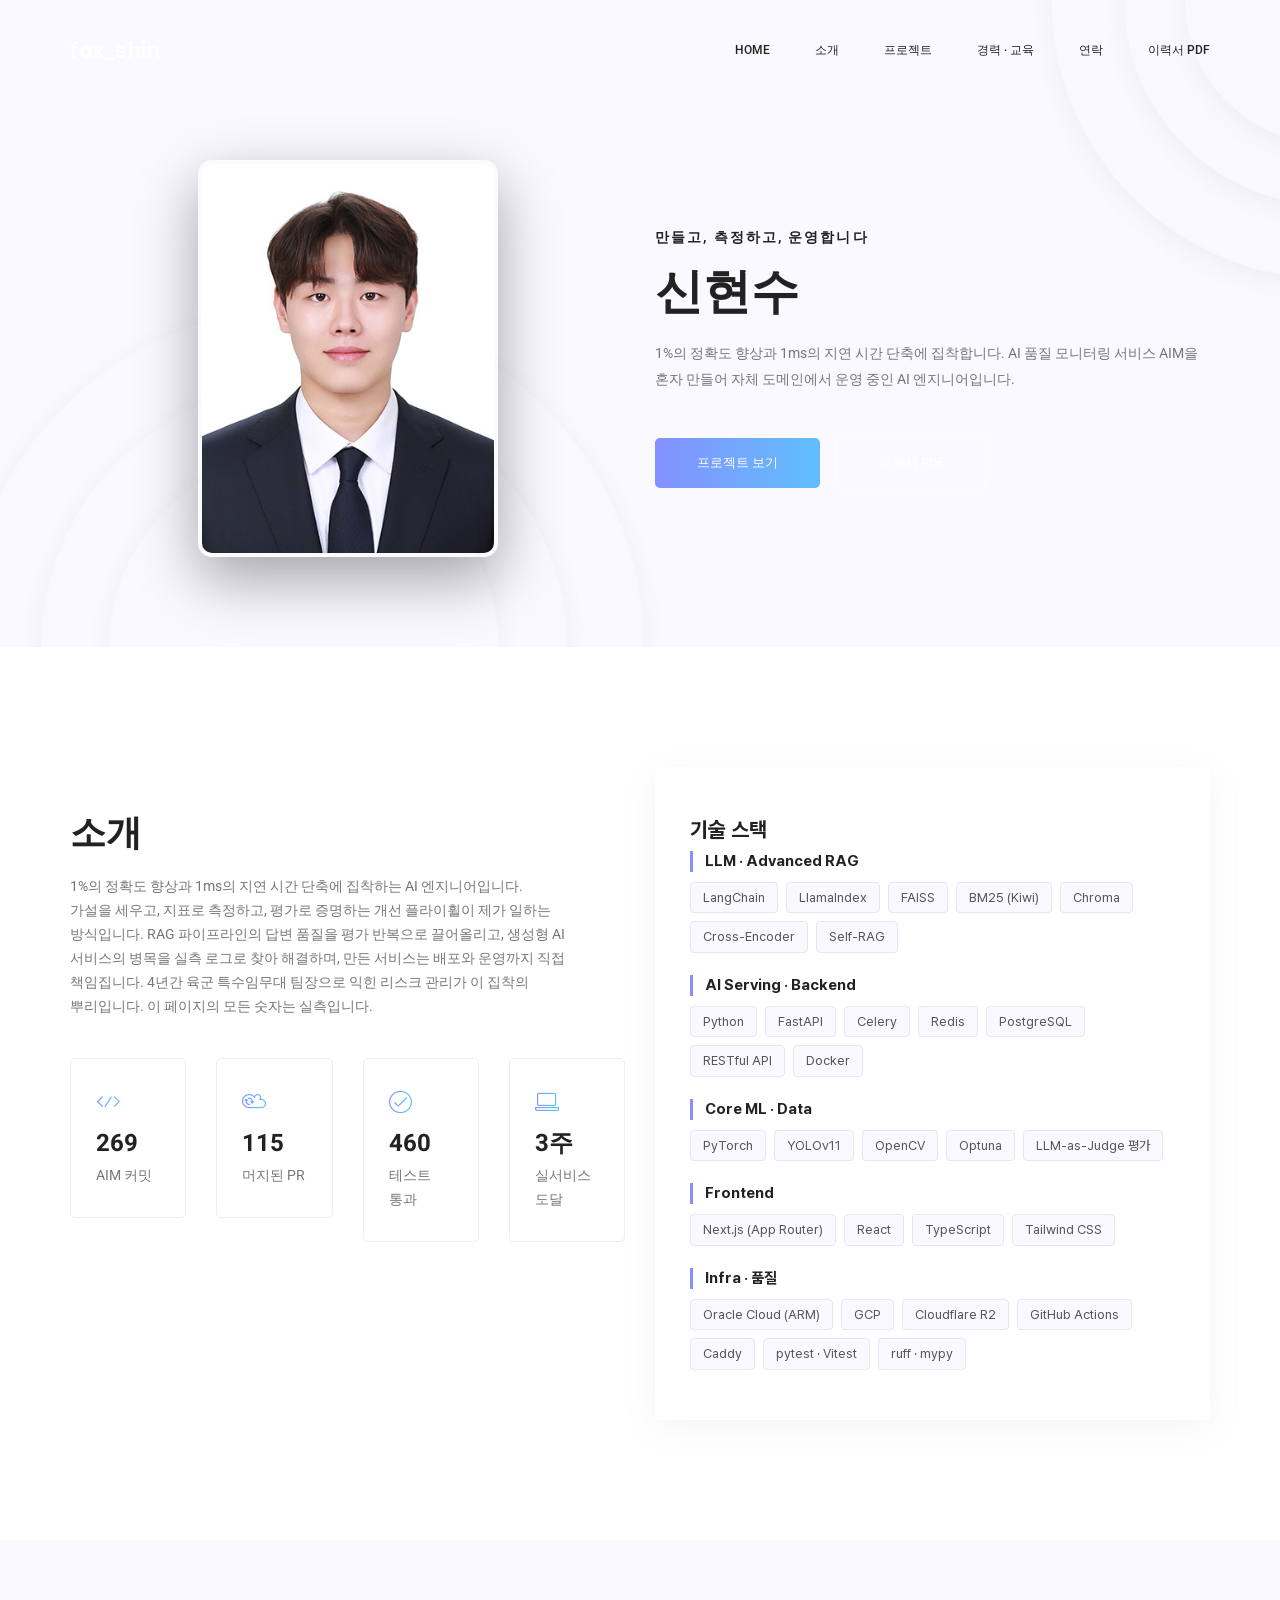
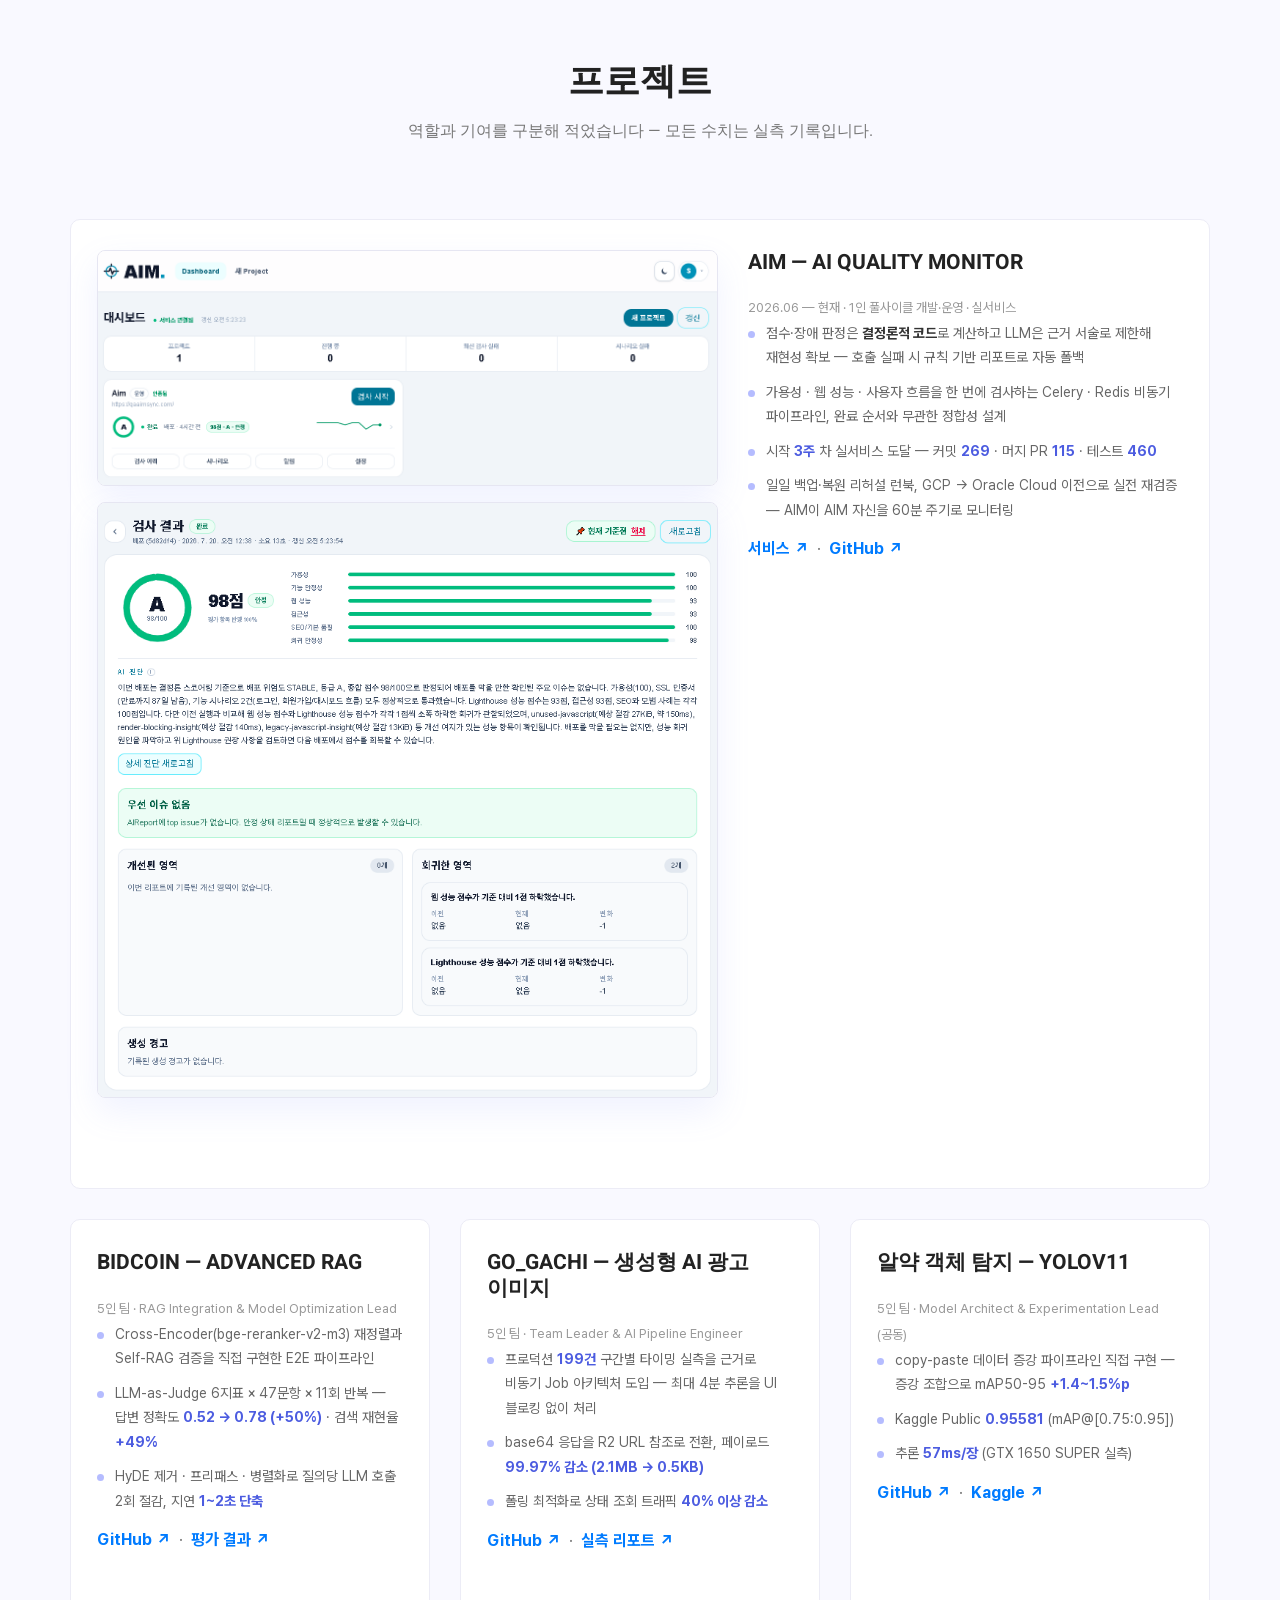
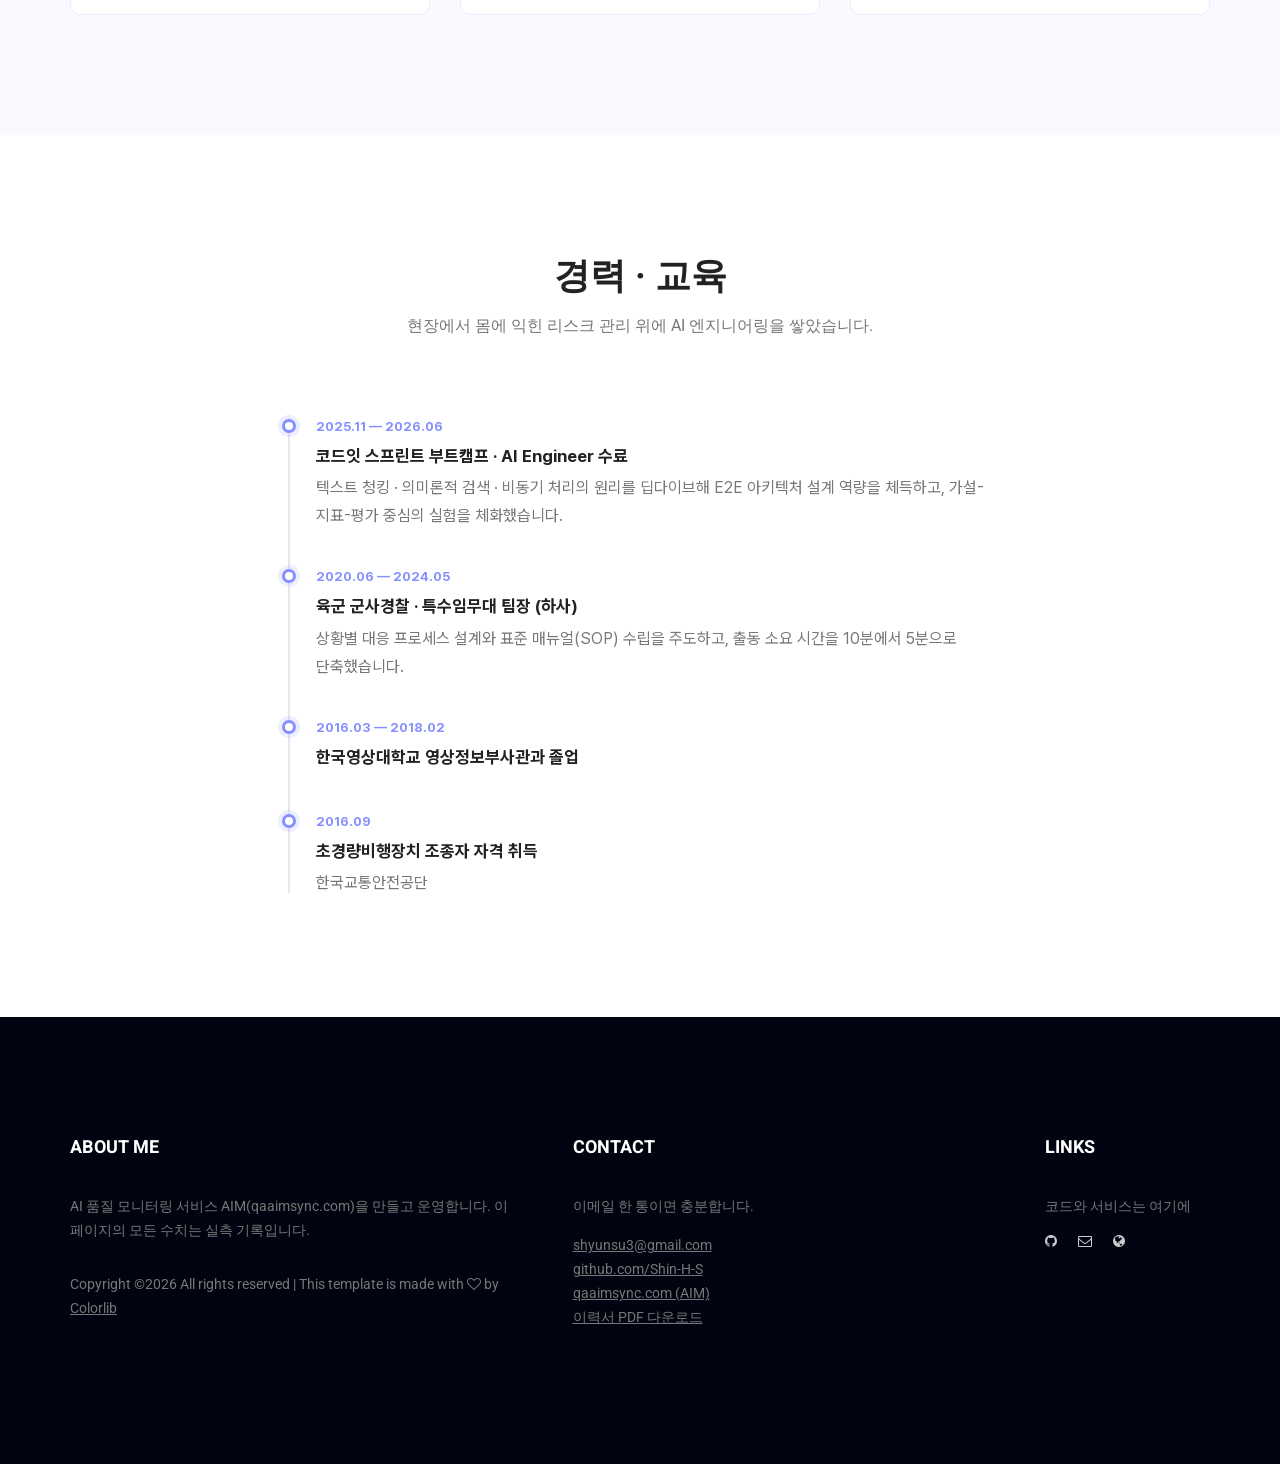
==== index.html @ 91dc8b62 "채용담당자 관점 개선 일괄 적용 (P1~P3) - AIM 풀폭 피처 블록: 대시보드·검사 결과 스크린샷 2장 + 불릿·수치 강조 - 팀 프로젝트 3장: 줄글 → 불릿 + metri" ====
<!doctype html>
<html lang="ko">
    <head>
        <!-- Required meta tags -->
        <meta charset="utf-8">
        <meta name="viewport" content="width=device-width, initial-scale=1, shrink-to-fit=no">
        <link rel="icon" href="img/favicon.png" type="image/png">
        <title>신현수 — 이력서 · 포트폴리오</title>
        <meta name="description" content="AI 품질 모니터링 서비스 AIM을 만들고 운영하는 AI 엔지니어 신현수의 이력서 겸 포트폴리오. 모든 수치는 실측 기록입니다.">
        <meta property="og:type" content="website">
        <meta property="og:title" content="신현수 — 이력서 · 포트폴리오">
        <meta property="og:description" content="AI 품질 모니터링 서비스 AIM(qaaimsync.com)을 만들고 운영하는 AI 엔지니어. 1%의 정확도 향상과 1ms의 지연 시간 단축에 집착합니다.">
        <meta property="og:url" content="https://shin-h-s.github.io/">
        <meta property="og:locale" content="ko_KR">
        <meta property="og:image" content="https://shin-h-s.github.io/img/og-image.png">
        <meta property="og:image:width" content="1200">
        <meta property="og:image:height" content="630">
        <meta name="twitter:card" content="summary_large_image">
        <!-- Bootstrap CSS -->
        <link rel="stylesheet" href="css/bootstrap.css">
        <link rel="stylesheet" href="vendors/linericon/style.css">
        <link rel="stylesheet" href="css/font-awesome.min.css">
        <link rel="stylesheet" href="vendors/owl-carousel/owl.carousel.min.css">
        <link rel="stylesheet" href="vendors/lightbox/simpleLightbox.css">
        <link rel="stylesheet" href="vendors/nice-select/css/nice-select.css">
        <link rel="stylesheet" href="vendors/animate-css/animate.css">
        <link rel="stylesheet" href="vendors/flaticon/flaticon.css">
        <!-- main css -->
        <link rel="stylesheet" href="css/style.css">
        <link rel="stylesheet" href="css/responsive.css">
        <link rel="stylesheet" href="css/custom.css?v=4">
    </head>
    <body>
        
        <!--================Header Menu Area =================-->
        <header class="header_area">
            <div class="main_menu" id="mainNav">
            	<nav class="navbar navbar-expand-lg navbar-light">
					<div class="container box_1620">
						<!-- Brand and toggle get grouped for better mobile display -->
						<a class="navbar-brand logo_h brand-text" href="#">fox_shin</a>
						<button class="navbar-toggler" type="button" data-toggle="collapse" data-target="#navbarSupportedContent" aria-controls="navbarSupportedContent" aria-expanded="false" aria-label="Toggle navigation">
							<span class="icon-bar"></span>
							<span class="icon-bar"></span>
							<span class="icon-bar"></span>
						</button>
						<!-- Collect the nav links, forms, and other content for toggling -->
						<div class="collapse navbar-collapse offset" id="navbarSupportedContent">
							<ul class="nav navbar-nav menu_nav ml-auto">
								<li class="nav-item active"><a class="nav-link" href="#">Home</a></li>
								<li class="nav-item"><a class="nav-link" href="#about">소개</a></li>
								<li class="nav-item"><a class="nav-link" href="#projects">프로젝트</a></li>
								<li class="nav-item"><a class="nav-link" href="#career">경력 · 교육</a></li>
								<li class="nav-item"><a class="nav-link" href="#contact">연락</a></li>
								<li class="nav-item"><a class="nav-link" href="resume.pdf" download="신현수_이력서.pdf">이력서 PDF</a></li>
							</ul>
							</div> 
					</div>
            	</nav>
            </div>
        </header>
        <!--================Header Menu Area =================-->
        
        <!--================Home Banner Area =================-->
        <section class="home_banner_area">
            <div class="banner_inner">
				<div class="container">
					<div class="row">
						<div class="col-lg-6">
							<div class="home_left_img">
								<img class="profile-photo" src="img/banner/profile.jpg" alt="신현수 증명사진" width="354" height="472">
							</div>
						</div>
						<div class="col-lg-6">
							<div class="banner_content">
								<h5>만들고, 측정하고, 운영합니다</h5>
								<h2>신현수</h2>
								<p>1%의 정확도 향상과 1ms의 지연 시간 단축에 집착합니다. AI 품질 모니터링 서비스 AIM을 혼자 만들어 자체 도메인에서 운영 중인 AI 엔지니어입니다.</p>
								<a class="banner_btn" href="#projects">프로젝트 보기</a> <a class="banner_btn btn_resume" href="resume.pdf" download="신현수_이력서.pdf">이력서 PDF</a>
							</div>
						</div>
					</div>
				</div>
            </div>
        </section>
        <!--================End Home Banner Area =================-->
        
        <!--================Welcome Area =================-->
        <section class="welcome_area p_120" id="about">
        	<div class="container">
        		<div class="row welcome_inner">
        			<div class="col-lg-6">
        				<div class="welcome_text">
        					<h4>소개</h4>
        					<p>1%의 정확도 향상과 1ms의 지연 시간 단축에 집착하는 AI 엔지니어입니다. 가설을 세우고, 지표로 측정하고, 평가로 증명하는 개선 플라이휠이 제가 일하는 방식입니다. RAG 파이프라인의 답변 품질을 평가 반복으로 끌어올리고, 생성형 AI 서비스의 병목을 실측 로그로 찾아 해결하며, 만든 서비스는 배포와 운영까지 직접 책임집니다. 4년간 육군 특수임무대 팀장으로 익힌 리스크 관리가 이 집착의 뿌리입니다. 이 페이지의 모든 숫자는 실측입니다.</p>
        					<div class="row">
        						<div class="col-md-3">
        							<div class="wel_item">
        								<i class="lnr lnr-code"></i>
        								<h4>269</h4>
        								<p>AIM 커밋</p>
        							</div>
        						</div>
        						<div class="col-md-3">
        							<div class="wel_item">
        								<i class="lnr lnr-cloud-sync"></i>
        								<h4>115</h4>
        								<p>머지된 PR</p>
        							</div>
        						</div>
        						<div class="col-md-3">
        							<div class="wel_item">
        								<i class="lnr lnr-checkmark-circle"></i>
        								<h4>460</h4>
        								<p>테스트 통과</p>
        							</div>
        						</div>
        						<div class="col-md-3">
        							<div class="wel_item">
        								<i class="lnr lnr-laptop"></i>
        								<h4>3주</h4>
        								<p>실서비스 도달</p>
        							</div>
        						</div>
        					</div>
        				</div>
        			</div>
        			<div class="col-lg-6">
        				<div class="tools_expert">
        					<h3>기술 스택</h3>
        					<div class="skill_main">
								<div class="skill_item">
									<h4>LLM · Advanced RAG</h4>
									<div class="stack-tags"><span>LangChain</span><span>LlamaIndex</span><span>FAISS</span><span>BM25 (Kiwi)</span><span>Chroma</span><span>Cross-Encoder</span><span>Self-RAG</span></div>
								</div>
								<div class="skill_item">
									<h4>AI Serving · Backend</h4>
									<div class="stack-tags"><span>Python</span><span>FastAPI</span><span>Celery</span><span>Redis</span><span>PostgreSQL</span><span>RESTful API</span><span>Docker</span></div>
								</div>
								<div class="skill_item">
									<h4>Core ML · Data</h4>
									<div class="stack-tags"><span>PyTorch</span><span>YOLOv11</span><span>OpenCV</span><span>Optuna</span><span>LLM-as-Judge 평가</span></div>
								</div>
								<div class="skill_item">
									<h4>Frontend</h4>
									<div class="stack-tags"><span>Next.js (App Router)</span><span>React</span><span>TypeScript</span><span>Tailwind CSS</span></div>
								</div>
								<div class="skill_item">
									<h4>Infra · 품질</h4>
									<div class="stack-tags"><span>Oracle Cloud (ARM)</span><span>GCP</span><span>Cloudflare R2</span><span>GitHub Actions</span><span>Caddy</span><span>pytest · Vitest</span><span>ruff · mypy</span></div>
								</div>
							</div>
        				</div>
        			</div>
        		</div>
        	</div>
        </section>
        <!--================End Welcome Area =================-->
        
        <!--================Feature Area =================-->
        <section class="feature_area p_120" id="projects">
        	<div class="container">
        		<div class="main_title">
        			<h2>프로젝트</h2>
        			<p>역할과 기여를 구분해 적었습니다 — 모든 수치는 실측 기록입니다.</p>
        		</div>
        		<div class="feature_inner row">
        			<div class="col-12">
        				<div class="feature_item aim_feature">
        					<div class="row">
        						<div class="col-lg-7">
        							<img class="aim_shot img-fluid" src="img/shots/aim-dashboard.png" alt="AIM 대시보드 — 프로젝트 품질 점수와 추이">
        							<img class="aim_shot img-fluid" src="img/shots/aim-check-result.png" alt="AIM 검사 결과 — 카테고리 점수와 AI 진단 리포트">
        						</div>
        						<div class="col-lg-5">
        							<h4>AIM — AI Quality Monitor</h4>
        							<p class="fmeta">2026.06 — 현재 · 1인 풀사이클 개발·운영 · 실서비스</p>
        							<ul class="fbullets">
        								<li>점수·장애 판정은 <b>결정론적 코드</b>로 계산하고 LLM은 근거 서술로 제한해 재현성 확보 — 호출 실패 시 규칙 기반 리포트로 자동 폴백</li>
        								<li>가용성 · 웹 성능 · 사용자 흐름을 한 번에 검사하는 Celery · Redis 비동기 파이프라인, 완료 순서와 무관한 정합성 설계</li>
        								<li>시작 <span class="metric">3주</span> 차 실서비스 도달 — 커밋 <span class="metric">269</span> · 머지 PR <span class="metric">115</span> · 테스트 <span class="metric">460</span></li>
        								<li>일일 백업·복원 리허설 런북, GCP → Oracle Cloud 이전으로 실전 재검증 — AIM이 AIM 자신을 60분 주기로 모니터링</li>
        							</ul>
        							<p class="plinks"><a href="https://qaaimsync.com" target="_blank" rel="noopener">서비스 ↗</a> &nbsp;·&nbsp; <a href="https://github.com/Shin-H-S/AIM" target="_blank" rel="noopener">GitHub ↗</a></p>
        						</div>
        					</div>
        				</div>
        			</div>
        			<div class="col-lg-4 col-md-6">
        				<div class="feature_item team_card">
        					<h4>Bidcoin — Advanced RAG</h4>
        					<p class="fmeta">5인 팀 · RAG Integration &amp; Model Optimization Lead</p>
        					<ul class="fbullets">
        						<li>Cross-Encoder(bge-reranker-v2-m3) 재정렬과 Self-RAG 검증을 직접 구현한 E2E 파이프라인</li>
        						<li>LLM-as-Judge 6지표 × 47문항 × 11회 반복 — 답변 정확도 <span class="metric">0.52 → 0.78 (+50%)</span> · 검색 재현율 <span class="metric">+49%</span></li>
        						<li>HyDE 제거 · 프리패스 · 병렬화로 질의당 LLM 호출 2회 절감, 지연 <span class="metric">1~2초 단축</span></li>
        					</ul>
        					<p class="plinks"><a href="https://github.com/BidMind/Bidcoin" target="_blank" rel="noopener">GitHub ↗</a> &nbsp;·&nbsp; <a href="https://github.com/BidMind/Bidcoin/tree/main/src/results" target="_blank" rel="noopener">평가 결과 ↗</a></p>
        				</div>
        			</div>
        			<div class="col-lg-4 col-md-6">
        				<div class="feature_item team_card">
        					<h4>Go_Gachi — 생성형 AI 광고 이미지</h4>
        					<p class="fmeta">5인 팀 · Team Leader &amp; AI Pipeline Engineer</p>
        					<ul class="fbullets">
        						<li>프로덕션 <span class="metric">199건</span> 구간별 타이밍 실측을 근거로 비동기 Job 아키텍처 도입 — 최대 4분 추론을 UI 블로킹 없이 처리</li>
        						<li>base64 응답을 R2 URL 참조로 전환, 페이로드 <span class="metric">99.97% 감소 (2.1MB → 0.5KB)</span></li>
        						<li>폴링 최적화로 상태 조회 트래픽 <span class="metric">40% 이상 감소</span></li>
        					</ul>
        					<p class="plinks"><a href="https://github.com/Shin-H-S/Go_Gachi" target="_blank" rel="noopener">GitHub ↗</a> &nbsp;·&nbsp; <a href="https://github.com/Shin-H-S/Go_Gachi/tree/main/docs" target="_blank" rel="noopener">실측 리포트 ↗</a></p>
        				</div>
        			</div>
        			<div class="col-lg-4 col-md-6">
        				<div class="feature_item team_card">
        					<h4>알약 객체 탐지 — YOLOv11</h4>
        					<p class="fmeta">5인 팀 · Model Architect &amp; Experimentation Lead (공동)</p>
        					<ul class="fbullets">
        						<li>copy-paste 데이터 증강 파이프라인 직접 구현 — 증강 조합으로 mAP50-95 <span class="metric">+1.4~1.5%p</span></li>
        						<li>Kaggle Public <span class="metric">0.95581</span> (mAP@[0.75:0.95])</li>
        						<li>추론 <span class="metric">57ms/장</span> (GTX 1650 SUPER 실측)</li>
        					</ul>
        					<p class="plinks"><a href="https://github.com/Shin-H-S/Code_it-Basic-Project" target="_blank" rel="noopener">GitHub ↗</a> &nbsp;·&nbsp; <a href="https://www.kaggle.com/competitions/ai-07-object-detection" target="_blank" rel="noopener">Kaggle ↗</a></p>
        				</div>
        			</div>
        		</div>
        	</div>
        </section>
        <!--================End Feature Area =================-->
        
        
        
        
        
        <!--================Latest Blog Area =================-->
        <section class="latest_blog_area p_120" id="career">
        	<div class="container">
        		<div class="main_title">
        			<h2>경력 · 교육</h2>
        			<p>현장에서 몸에 익힌 리스크 관리 위에 AI 엔지니어링을 쌓았습니다.</p>
        		</div>
        		<div class="timeline">
        			<div class="timeline_item">
        				<div class="timeline_date">2025.11 — 2026.06</div>
        				<h4>코드잇 스프린트 부트캠프 · AI Engineer 수료</h4>
        				<p>텍스트 청킹 · 의미론적 검색 · 비동기 처리의 원리를 딥다이브해 E2E 아키텍처 설계 역량을 체득하고, 가설-지표-평가 중심의 실험을 체화했습니다.</p>
        			</div>
        			<div class="timeline_item">
        				<div class="timeline_date">2020.06 — 2024.05</div>
        				<h4>육군 군사경찰 · 특수임무대 팀장 (하사)</h4>
        				<p>상황별 대응 프로세스 설계와 표준 매뉴얼(SOP) 수립을 주도하고, 출동 소요 시간을 10분에서 5분으로 단축했습니다.</p>
        			</div>
        			<div class="timeline_item">
        				<div class="timeline_date">2016.03 — 2018.02</div>
        				<h4>한국영상대학교 영상정보부사관과 졸업</h4>
        			</div>
        			<div class="timeline_item">
        				<div class="timeline_date">2016.09</div>
        				<h4>초경량비행장치 조종자 자격 취득</h4>
        				<p>한국교통안전공단</p>
        			</div>
        		</div>
        	</div>
        </section>
        <!--================End Latest Blog Area =================-->
        
        <!--================Footer Area =================-->
        <footer class="footer_area p_120" id="contact">
        	<div class="container">
        		<div class="row footer_inner">
        			<div class="col-lg-5 col-sm-6">
        				<aside class="f_widget ab_widget">
        					<div class="f_title">
        						<h3>About Me</h3>
        					</div>
        					<p>AI 품질 모니터링 서비스 AIM(qaaimsync.com)을 만들고 운영합니다. 이 페이지의 모든 수치는 실측 기록입니다.</p>
        					<p><!-- Link back to Colorlib can't be removed. Template is licensed under CC BY 3.0. -->
Copyright &copy;<script>document.write(new Date().getFullYear());</script> All rights reserved | This template is made with <i class="fa fa-heart-o" aria-hidden="true"></i> by <a href="https://colorlib.com" target="_blank">Colorlib</a>
<!-- Link back to Colorlib can't be removed. Template is licensed under CC BY 3.0. -->
</p>
        				</aside>
        			</div>
        			<div class="col-lg-5 col-sm-6">
        				<aside class="f_widget news_widget">
        					<div class="f_title">
        						<h3>Contact</h3>
        					</div>
        					<p>이메일 한 통이면 충분합니다.</p>
        					<p><a href="mailto:shyunsu3@gmail.com">shyunsu3@gmail.com</a><br>
        					<a href="https://github.com/Shin-H-S" target="_blank" rel="noopener">github.com/Shin-H-S</a><br>
        					<a href="https://qaaimsync.com" target="_blank" rel="noopener">qaaimsync.com (AIM)</a><br>
        					<a href="resume.pdf" download="신현수_이력서.pdf">이력서 PDF 다운로드</a></p>
        				</aside>
        			</div>
        			<div class="col-lg-2">
        				<aside class="f_widget social_widget">
        					<div class="f_title">
        						<h3>Links</h3>
        					</div>
        					<p>코드와 서비스는 여기에</p>
        					<ul class="list">
        						<li><a href="https://github.com/Shin-H-S" target="_blank" rel="noopener" aria-label="GitHub"><i class="fa fa-github"></i></a></li>
        						<li><a href="mailto:shyunsu3@gmail.com" aria-label="이메일"><i class="fa fa-envelope-o"></i></a></li>
        						<li><a href="https://qaaimsync.com" target="_blank" rel="noopener" aria-label="AIM 서비스"><i class="fa fa-globe"></i></a></li>
        						
        					</ul>
        				</aside>
        			</div>
        		</div>
        	</div>
        </footer>
        <!--================End Footer Area =================-->
        
        
        
        
        
        <!-- Optional JavaScript -->
        <!-- jQuery first, then Popper.js, then Bootstrap JS -->
        <script src="js/jquery-3.2.1.min.js"></script>
        <script src="js/popper.js"></script>
        <script src="js/bootstrap.min.js"></script>
        <script src="js/stellar.js"></script>
        <script src="vendors/lightbox/simpleLightbox.min.js"></script>
        <script src="vendors/nice-select/js/jquery.nice-select.min.js"></script>
        <script src="vendors/isotope/imagesloaded.pkgd.min.js"></script>
        <script src="vendors/isotope/isotope-min.js"></script>
        <script src="vendors/owl-carousel/owl.carousel.min.js"></script>
        
        <script src="vendors/counter-up/jquery.waypoints.min.js"></script>
        <script src="vendors/counter-up/jquery.counterup.min.js"></script>
        
        
        
        
        <script src="js/theme.js"></script>
    </body>
</html>
---- vendors/linericon/style.css ----
@font-face {
	font-family: 'Linearicons-Free';
	src:url('fonts/Linearicons-Free.eot?w118d');
	src:url('fonts/Linearicons-Free.eot?#iefixw118d') format('embedded-opentype'),
		url('fonts/Linearicons-Free.woff2?w118d') format('woff2'),
		url('fonts/Linearicons-Free.woff?w118d') format('woff'),
		url('fonts/Linearicons-Free.ttf?w118d') format('truetype'),
		url('fonts/Linearicons-Free.svg?w118d#Linearicons-Free') format('svg');
	font-weight: normal;
	font-style: normal;
}

.lnr {
	font-family: 'Linearicons-Free';
	speak: none;
	font-style: normal;
	font-weight: normal;
	font-variant: normal;
	text-transform: none;
	line-height: 1;

	/* Better Font Rendering =========== */
	-webkit-font-smoothing: antialiased;
	-moz-osx-font-smoothing: grayscale;
}

.lnr-home:before {
	content: "\e800";
}
.lnr-apartment:before {
	content: "\e801";
}
.lnr-pencil:before {
	content: "\e802";
}
.lnr-magic-wand:before {
	content: "\e803";
}
.lnr-drop:before {
	content: "\e804";
}
.lnr-lighter:before {
	content: "\e805";
}
.lnr-poop:before {
	content: "\e806";
}
.lnr-sun:before {
	content: "\e807";
}
.lnr-moon:before {
	content: "\e808";
}
.lnr-cloud:before {
	content: "\e809";
}
.lnr-cloud-upload:before {
	content: "\e80a";
}
.lnr-cloud-download:before {
	content: "\e80b";
}
.lnr-cloud-sync:before {
	content: "\e80c";
}
.lnr-cloud-check:before {
	content: "\e80d";
}
.lnr-database:before {
	content: "\e80e";
}
.lnr-lock:before {
	content: "\e80f";
}
.lnr-cog:before {
	content: "\e810";
}
.lnr-trash:before {
	content: "\e811";
}
.lnr-dice:before {
	content: "\e812";
}
.lnr-heart:before {
	content: "\e813";
}
.lnr-star:before {
	content: "\e814";
}
.lnr-star-half:before {
	content: "\e815";
}
.lnr-star-empty:before {
	content: "\e816";
}
.lnr-flag:before {
	content: "\e817";
}
.lnr-envelope:before {
	content: "\e818";
}
.lnr-paperclip:before {
	content: "\e819";
}
.lnr-inbox:before {
	content: "\e81a";
}
.lnr-eye:before {
	content: "\e81b";
}
.lnr-printer:before {
	content: "\e81c";
}
.lnr-file-empty:before {
	content: "\e81d";
}
.lnr-file-add:before {
	content: "\e81e";
}
.lnr-enter:before {
	content: "\e81f";
}
.lnr-exit:before {
	content: "\e820";
}
.lnr-graduation-hat:before {
	content: "\e821";
}
.lnr-license:before {
	content: "\e822";
}
.lnr-music-note:before {
	content: "\e823";
}
.lnr-film-play:before {
	content: "\e824";
}
.lnr-camera-video:before {
	content: "\e825";
}
.lnr-camera:before {
	content: "\e826";
}
.lnr-picture:before {
	content: "\e827";
}
.lnr-book:before {
	content: "\e828";
}
.lnr-bookmark:before {
	content: "\e829";
}
.lnr-user:before {
	content: "\e82a";
}
.lnr-users:before {
	content: "\e82b";
}
.lnr-shirt:before {
	content: "\e82c";
}
.lnr-store:before {
	content: "\e82d";
}
.lnr-cart:before {
	content: "\e82e";
}
.lnr-tag:before {
	content: "\e82f";
}
.lnr-phone-handset:before {
	content: "\e830";
}
.lnr-phone:before {
	content: "\e831";
}
.lnr-pushpin:before {
	content: "\e832";
}
.lnr-map-marker:before {
	content: "\e833";
}
.lnr-map:before {
	content: "\e834";
}
.lnr-location:before {
	content: "\e835";
}
.lnr-calendar-full:before {
	content: "\e836";
}
.lnr-keyboard:before {
	content: "\e837";
}
.lnr-spell-check:before {
	content: "\e838";
}
.lnr-screen:before {
	content: "\e839";
}
.lnr-smartphone:before {
	content: "\e83a";
}
.lnr-tablet:before {
	content: "\e83b";
}
.lnr-laptop:before {
	content: "\e83c";
}
.lnr-laptop-phone:before {
	content: "\e83d";
}
.lnr-power-switch:before {
	content: "\e83e";
}
.lnr-bubble:before {
	content: "\e83f";
}
.lnr-heart-pulse:before {
	content: "\e840";
}
.lnr-construction:before {
	content: "\e841";
}
.lnr-pie-chart:before {
	content: "\e842";
}
.lnr-chart-bars:before {
	content: "\e843";
}
.lnr-gift:before {
	content: "\e844";
}
.lnr-diamond:before {
	content: "\e845";
}
.lnr-linearicons:before {
	content: "\e846";
}
.lnr-dinner:before {
	content: "\e847";
}
.lnr-coffee-cup:before {
	content: "\e848";
}
.lnr-leaf:before {
	content: "\e849";
}
.lnr-paw:before {
	content: "\e84a";
}
.lnr-rocket:before {
	content: "\e84b";
}
.lnr-briefcase:before {
	content: "\e84c";
}
.lnr-bus:before {
	content: "\e84d";
}
.lnr-car:before {
	content: "\e84e";
}
.lnr-train:before {
	content: "\e84f";
}
.lnr-bicycle:before {
	content: "\e850";
}
.lnr-wheelchair:before {
	content: "\e851";
}
.lnr-select:before {
	content: "\e852";
}
.lnr-earth:before {
	content: "\e853";
}
.lnr-smile:before {
	content: "\e854";
}
.lnr-sad:before {
	content: "\e855";
}
.lnr-neutral:before {
	content: "\e856";
}
.lnr-mustache:before {
	content: "\e857";
}
.lnr-alarm:before {
	content: "\e858";
}
.lnr-bullhorn:before {
	content: "\e859";
}
.lnr-volume-high:before {
	content: "\e85a";
}
.lnr-volume-medium:before {
	content: "\e85b";
}
.lnr-volume-low:before {
	content: "\e85c";
}
.lnr-volume:before {
	content: "\e85d";
}
.lnr-mic:before {
	content: "\e85e";
}
.lnr-hourglass:before {
	content: "\e85f";
}
.lnr-undo:before {
	content: "\e860";
}
.lnr-redo:before {
	content: "\e861";
}
.lnr-sync:before {
	content: "\e862";
}
.lnr-history:before {
	content: "\e863";
}
.lnr-clock:before {
	content: "\e864";
}
.lnr-download:before {
	content: "\e865";
}
.lnr-upload:before {
	content: "\e866";
}
.lnr-enter-down:before {
	content: "\e867";
}
.lnr-exit-up:before {
	content: "\e868";
}
.lnr-bug:before {
	content: "\e869";
}
.lnr-code:before {
	content: "\e86a";
}
.lnr-link:before {
	content: "\e86b";
}
.lnr-unlink:before {
	content: "\e86c";
}
.lnr-thumbs-up:before {
	content: "\e86d";
}
.lnr-thumbs-down:before {
	content: "\e86e";
}
.lnr-magnifier:before {
	content: "\e86f";
}
.lnr-cross:before {
	content: "\e870";
}
.lnr-menu:before {
	content: "\e871";
}
.lnr-list:before {
	content: "\e872";
}
.lnr-chevron-up:before {
	content: "\e873";
}
.lnr-chevron-down:before {
	content: "\e874";
}
.lnr-chevron-left:before {
	content: "\e875";
}
.lnr-chevron-right:before {
	content: "\e876";
}
.lnr-arrow-up:before {
	content: "\e877";
}
.lnr-arrow-down:before {
	content: "\e878";
}
.lnr-arrow-left:before {
	content: "\e879";
}
.lnr-arrow-right:before {
	content: "\e87a";
}
.lnr-move:before {
	content: "\e87b";
}
.lnr-warning:before {
	content: "\e87c";
}
.lnr-question-circle:before {
	content: "\e87d";
}
.lnr-menu-circle:before {
	content: "\e87e";
}
.lnr-checkmark-circle:before {
	content: "\e87f";
}
.lnr-cross-circle:before {
	content: "\e880";
}
.lnr-plus-circle:before {
	content: "\e881";
}
.lnr-circle-minus:before {
	content: "\e882";
}
.lnr-arrow-up-circle:before {
	content: "\e883";
}
.lnr-arrow-down-circle:before {
	content: "\e884";
}
.lnr-arrow-left-circle:before {
	content: "\e885";
}
.lnr-arrow-right-circle:before {
	content: "\e886";
}
.lnr-chevron-up-circle:before {
	content: "\e887";
}
.lnr-chevron-down-circle:before {
	content: "\e888";
}
.lnr-chevron-left-circle:before {
	content: "\e889";
}
.lnr-chevron-right-circle:before {
	content: "\e88a";
}
.lnr-crop:before {
	content: "\e88b";
}
.lnr-frame-expand:before {
	content: "\e88c";
}
.lnr-frame-contract:before {
	content: "\e88d";
}
.lnr-layers:before {
	content: "\e88e";
}
.lnr-funnel:before {
	content: "\e88f";
}
.lnr-text-format:before {
	content: "\e890";
}
.lnr-text-format-remove:before {
	content: "\e891";
}
.lnr-text-size:before {
	content: "\e892";
}
.lnr-bold:before {
	content: "\e893";
}
.lnr-italic:before {
	content: "\e894";
}
.lnr-underline:before {
	content: "\e895";
}
.lnr-strikethrough:before {
	content: "\e896";
}
.lnr-highlight:before {
	content: "\e897";
}
.lnr-text-align-left:before {
	content: "\e898";
}
.lnr-text-align-center:before {
	content: "\e899";
}
.lnr-text-align-right:before {
	content: "\e89a";
}
.lnr-text-align-justify:before {
	content: "\e89b";
}
.lnr-line-spacing:before {
	content: "\e89c";
}
.lnr-indent-increase:before {
	content: "\e89d";
}
.lnr-indent-decrease:before {
	content: "\e89e";
}
.lnr-pilcrow:before {
	content: "\e89f";
}
.lnr-direction-ltr:before {
	content: "\e8a0";
}
.lnr-direction-rtl:before {
	content: "\e8a1";
}
.lnr-page-break:before {
	content: "\e8a2";
}
.lnr-sort-alpha-asc:before {
	content: "\e8a3";
}
.lnr-sort-amount-asc:before {
	content: "\e8a4";
}
.lnr-hand:before {
	content: "\e8a5";
}
.lnr-pointer-up:before {
	content: "\e8a6";
}
.lnr-pointer-right:before {
	content: "\e8a7";
}
.lnr-pointer-down:before {
	content: "\e8a8";
}
.lnr-pointer-left:before {
	content: "\e8a9";
}
---- vendors/lightbox/simpleLightbox.css ----
.slbOverlay, .slbWrapOuter, .slbWrap {
  position: fixed;
  top: 0;
  right: 0;
  bottom: 0;
  left: 0;
}

.slbOverlay {
  overflow: hidden;
  z-index: 2000;
  background-color: #000;
  opacity: 0.7;
  filter: alpha(opacity=70);
  -webkit-animation: slbOverlay 0.5s;
  -moz-animation: slbOverlay 0.5s;
  animation: slbOverlay 0.5s;
}

.slbWrapOuter {
  overflow-x: hidden;
  overflow-y: auto;
  z-index: 2010;
}

.slbWrap {
  position: absolute;
  text-align: center;
}

.slbWrap:before {
  content: "";
  display: inline-block;
  height: 100%;
  vertical-align: middle;
}

.slbContentOuter {
  display: inline-block;
  vertical-align: middle;
  margin: 0px auto;
  padding: 0 1em;
  box-sizing: border-box;
  z-index: 2020;
  text-align: left;
  max-width: 100%;
}

.slbContentEl .slbContentOuter {
  padding: 5em 1em;
}

.slbContent {
  position: relative;
}

.slbContentEl .slbContent {
  -webkit-animation: slbEnter 0.3s;
  -moz-animation: slbEnter 0.3s;
  animation: slbEnter 0.3s;
  background-color: #fff;
  box-shadow: 0 0.2em 1em rgba(0, 0, 0, 0.4);
}

.slbImageWrap {
  -webkit-animation: slbEnter 0.3s;
  -moz-animation: slbEnter 0.3s;
  animation: slbEnter 0.3s;
  position: relative;
}

.slbImageWrap:after {
  content: "";
  position: absolute;
  left: 0;
  right: 0;
  top: 5em;
  bottom: 5em;
  display: block;
  z-index: -1;
  box-shadow: 0 0.2em 1em rgba(0, 0, 0, 0.6);
  background-color: #FFF;
}

.slbImage {
  width: auto;
  max-width: 100%;
  height: auto;
  display: block;
  line-height: 0;
  box-sizing: border-box;
  padding: 5em 0;
  margin: 0 auto;
}

.slbCaption {
  display: inline-block;
  max-width: 100%;
  overflow: hidden;
  text-overflow: ellipsis;
  white-space: nowrap;
  word-wrap: normal;
  font-size: 1.4em;
  position: absolute;
  left: 0;
  right: 0;
  bottom: 0;
  padding: 0.71429em 0;
  color: #fff;
  color: rgba(255, 255, 255, 0.7);
  text-align: center;
}

.slbCloseBtn, .slbArrow {
  margin: 0;
  padding: 0;
  border: 0;
  cursor: pointer;
  background: none;
}

.slbCloseBtn::-moz-focus-inner, .slbArrow::-moz-focus-inner {
  padding: 0;
  border: 0;
}

.slbCloseBtn:hover, .slbArrow:hover {
  opacity: 0.5;
}

.slbCloseBtn:active, .slbArrow:active {
  opacity: 0.8;
}

.slbCloseBtn {
  -webkit-animation: slbEnter 0.3s;
  -moz-animation: slbEnter 0.3s;
  animation: slbEnter 0.3s;
  font-size: 3em;
  width: 1.66667em;
  height: 1.66667em;
  line-height: 1.66667em;
  position: absolute;
  right: -0.33333em;
  top: 0;
  color: #fff;
  color: rgba(255, 255, 255, 0.7);
  text-align: center;
    outline: none;
    box-shadow: none;
}

.slbLoading .slbCloseBtn {
  display: none;
}

.slbLoadingText {
  font-size: 1.4em;
  color: #fff;
  color: rgba(255, 255, 255, 0.9);
}

.slbArrows {
  position: fixed;
  top: 50%;
  left: 0;
  right: 0;
}

.slbLoading .slbArrows {
  display: none;
}

.slbArrow {
  position: absolute;
  top: 50%;
  margin-top: -5em;
  width: 5em;
  height: 10em;
  opacity: 0.7;
  text-indent: -999em;
  overflow: hidden;
    outline: none;
    box-shadow: none;
}

.slbArrow:before {
  content: "";
  position: absolute;
  top: 50%;
  left: 50%;
  margin: -0.8em 0 0 -0.8em;
  border: 0.8em solid transparent;
}

.slbArrow.next {
  right: 0;
}

.slbArrow.next:before {
  border-left-color: #fff;
}

.slbArrow.prev {
  left: 0;
}

.slbArrow.prev:before {
  border-right-color: #fff;
}

.slbIframeCont {
  width: 80em;
  height: 0;
  overflow: hidden;
  padding-top: 56.25%;
  margin: 5em 0;
}

.slbIframe {
  position: absolute;
  top: 0;
  left: 0;
  width: 100%;
  height: 100%;
  box-shadow: 0 0.2em 1em rgba(0, 0, 0, 0.6);
  background: #000;
}

@-webkit-keyframes slbOverlay {
  from {
    opacity: 0;
  }
  to {
    opacity: 0.7;
  }
}

@-moz-keyframes slbOverlay {
  from {
    opacity: 0;
  }
  to {
    opacity: 0.7;
  }
}

@keyframes slbOverlay {
  from {
    opacity: 0;
  }
  to {
    opacity: 0.7;
  }
}

@-webkit-keyframes slbEnter {
  from {
    opacity: 0;
    -webkit-transform: translate3d(0, -1em, 0);
  }
  to {
    opacity: 1;
    -webkit-transform: translate3d(0, 0, 0);
  }
}

@-moz-keyframes slbEnter {
  from {
    opacity: 0;
    -moz-transform: translate3d(0, -1em, 0);
  }
  to {
    opacity: 1;
    -moz-transform: translate3d(0, 0, 0);
  }
}

@keyframes slbEnter {
  from {
    opacity: 0;
    -webkit-transform: translate3d(0, -1em, 0);
    -moz-transform: translate3d(0, -1em, 0);
    -ms-transform: translate3d(0, -1em, 0);
    -o-transform: translate3d(0, -1em, 0);
    transform: translate3d(0, -1em, 0);
  }
  to {
    opacity: 1;
    -webkit-transform: translate3d(0, 0, 0);
    -moz-transform: translate3d(0, 0, 0);
    -ms-transform: translate3d(0, 0, 0);
    -o-transform: translate3d(0, 0, 0);
    transform: translate3d(0, 0, 0);
  }
}
---- css/style.css ----
/*----------------------------------------------------
@File: Default Styles
@Author: Rocky Ahmed
@URL: http://wethemez.com
Author E-mail: rockybd1995@gmail.com

This file contains the styling for the actual theme, this
is the file you need to edit to change the look of the
theme.
---------------------------------------------------- */
/*=====================================================================
@Template Name: HostHub Construction 
@Author: Rocky Ahmed
@Developed By: Rocky Ahmed
@Developer URL: http://rocky.wethemez.com
Author E-mail: rockybd1995@gmail.com

@Default Styles

Table of Content:
01/ Variables
02/ predefin
03/ header
04/ button
05/ banner
06/ breadcrumb
07/ about
08/ team
09/ project 
10/ price 
11/ team 
12/ blog 
13/ video  
14/ features  
15/ career  
16/ contact 
17/ footer

=====================================================================*/
/*----------------------------------------------------*/
/*font Variables*/
/*Color Variables*/
/*=================== fonts ====================*/
@import url("https://fonts.googleapis.com/css?family=Heebo:300,400,500,700|Roboto:300,400,500,700");
/*---------------------------------------------------- */
/*----------------------------------------------------*/
.list {
  list-style: none;
  margin: 0px;
  padding: 0px; }

a {
  text-decoration: none;
  transition: all 0.3s ease-in-out; }
  a:hover, a:focus {
    text-decoration: none;
    outline: none; }

.row.m0 {
  margin: 0px; }

body {
  line-height: 26px;
  font-size: 16px;
  font-family: "Roboto", sans-serif;
  font-weight: normal;
  color: #777777; }

h1, h2, h3, h4, h5, h6 {
  font-family: "Heebo", sans-serif;
  font-weight: bold; }

button:focus {
  outline: none;
  box-shadow: none; }

.p_120 {
  padding-top: 120px;
  padding-bottom: 120px; }

.pad_top {
  padding-top: 120px; }

.pad_btm {
  padding-bottom: 120px; }

.mt-25 {
  margin-top: 25px; }

.p0 {
  padding-left: 0px;
  padding-right: 0px; }

@media (min-width: 1200px) {
  .container {
    max-width: 1170px; } }

@media (min-width: 1620px) {
  .box_1620 {
    max-width: 1650px;
    margin: auto; } }
.white_bg {
  background: #fff !important; }

/* Main Title Area css
============================================================================================ */
.main_title {
  text-align: center;
  margin-bottom: 75px; }
  .main_title h2 {
    font-family: "Heebo", sans-serif;
    font-size: 36px;
    color: #222222;
    font-weight: bold;
    margin-bottom: 15px;
    text-transform: uppercase; }
  .main_title p {
    font-size: 16px;
    font-family: "Roboto", sans-serif;
    line-height: 26px;
    color: #777777;
    margin-bottom: 0px;
    max-width: 570px;
    margin: auto; }
  .main_title.white h2 {
    color: #fff; }
  .main_title.white p {
    color: #fff;
    opacity: .6; }

/* End Main Title Area css
============================================================================================ */
/*---------------------------------------------------- */
/*----------------------------------------------------*/
.header_area {
  position: absolute;
  width: 100%;
  top: 0;
  left: 0;
  z-index: 99;
  transition: background 0.4s, all 0.3s linear; }
  .header_area .navbar {
    background: transparent;
    padding: 0px;
    border: 0px;
    border-radius: 0px; }
    .header_area .navbar .nav .nav-item {
      margin-right: 45px; }
      .header_area .navbar .nav .nav-item .nav-link {
        font: 500 12px/100px "Roboto", sans-serif;
        text-transform: uppercase;
        color: #222222;
        padding: 0px;
        display: inline-block; }
        .header_area .navbar .nav .nav-item .nav-link:after {
          display: none; }
      .header_area .navbar .nav .nav-item.submenu {
        position: relative; }
        .header_area .navbar .nav .nav-item.submenu ul {
          border: none;
          padding: 0px;
          border-radius: 0px;
          box-shadow: none;
          margin: 0px;
          background: #fff; }
          @media (min-width: 992px) {
            .header_area .navbar .nav .nav-item.submenu ul {
              position: absolute;
              top: 120%;
              left: 0px;
              min-width: 200px;
              text-align: left;
              opacity: 0;
              transition: all 300ms ease-in;
              visibility: hidden;
              display: block;
              border: none;
              padding: 0px;
              border-radius: 0px;
              box-shadow: 0px 10px 30px 0px rgba(0, 0, 0, 0.4); } }
          .header_area .navbar .nav .nav-item.submenu ul:before {
            content: "";
            width: 0;
            height: 0;
            border-style: solid;
            border-width: 10px 10px 0 10px;
            border-color: #eeeeee transparent transparent transparent;
            position: absolute;
            right: 24px;
            top: 45px;
            z-index: 3;
            opacity: 0;
            transition: all 400ms linear; }
          .header_area .navbar .nav .nav-item.submenu ul .nav-item {
            display: block;
            float: none;
            margin-right: 0px;
            border-bottom: 1px solid #ededed;
            margin-left: 0px;
            transition: all 0.4s linear; }
            .header_area .navbar .nav .nav-item.submenu ul .nav-item .nav-link {
              line-height: 45px;
              color: #222222;
              padding: 0px 30px;
              transition: all 150ms linear;
              display: block;
              margin-right: 0px; }
            .header_area .navbar .nav .nav-item.submenu ul .nav-item:last-child {
              border-bottom: none; }
            .header_area .navbar .nav .nav-item.submenu ul .nav-item:hover .nav-link {
              background: #8490ff;
              color: #fff; }
        @media (min-width: 992px) {
          .header_area .navbar .nav .nav-item.submenu:hover ul {
            visibility: visible;
            opacity: 1;
            top: 100%; } }
        .header_area .navbar .nav .nav-item.submenu:hover ul .nav-item {
          margin-top: 0px; }
      .header_area .navbar .nav .nav-item:last-child {
        margin-right: 0px; }
    .header_area .navbar .search {
      font-size: 12px;
      line-height: 60px;
      display: inline-block;
      color: #222222;
      margin-left: 80px; }
      .header_area .navbar .search i {
        font-weight: 600; }
  .header_area.navbar_fixed .main_menu {
    position: fixed;
    width: 100%;
    top: -70px;
    left: 0;
    right: 0;
    background: #fff;
    transform: translateY(70px);
    transition: transform 500ms ease, background 500ms ease;
    -webkit-transition: transform 500ms ease, background 500ms ease;
    box-shadow: 0px 3px 16px 0px rgba(0, 0, 0, 0.1); }
    .header_area.navbar_fixed .main_menu .navbar .nav .nav-item .nav-link {
      line-height: 70px; }
  @media (min-width: 992px) {
    .header_area.white_menu .navbar .navbar-brand img {
      display: none; }
      .header_area.white_menu .navbar .navbar-brand img + img {
        display: inline-block; } }
  @media (max-width: 991px) {
    .header_area.white_menu .navbar .navbar-brand img {
      display: inline-block; }
      .header_area.white_menu .navbar .navbar-brand img + img {
        display: none; } }
  .header_area.white_menu .navbar .nav .nav-item .nav-link {
    color: #fff; }
  .header_area.white_menu.navbar_fixed .main_menu .navbar .navbar-brand img {
    display: inline-block; }
    .header_area.white_menu.navbar_fixed .main_menu .navbar .navbar-brand img + img {
      display: none; }
  .header_area.white_menu.navbar_fixed .main_menu .navbar .nav .nav-item .nav-link {
    line-height: 70px;
    color: #222222; }

.top_menu {
  background: #ec9d5f; }
  .top_menu .float-left a {
    line-height: 40px;
    display: inline-block;
    color: #fff;
    font-family: "Roboto", sans-serif;
    text-transform: uppercase;
    font-size: 12px;
    margin-right: 50px;
    transition: all 300ms linear 0s; }
    .top_menu .float-left a:last-child {
      margin-right: 0px; }
    .top_menu .float-left a:hover {
      color: #8490ff; }
  .top_menu .float-right .pur_btn {
    background: #8490ff;
    color: #fff;
    font-family: "Roboto", sans-serif;
    line-height: 40px;
    display: block;
    padding: 0px 40px;
    font-weight: 500;
    font-size: 12px; }

/*---------------------------------------------------- */
/*----------------------------------------------------*/
/* Home Banner Area css
============================================================================================ */
.home_banner_area {
  z-index: 1;
  background: url(../img/banner/home-banner.jpg) no-repeat scroll center center;
  background-size: cover; }
  .home_banner_area .banner_inner {
    width: 100%; }
    .home_banner_area .banner_inner .home_left_img {
      padding-top: 195px; }
    .home_banner_area .banner_inner .col-lg-6 {
      vertical-align: middle;
      align-self: center; }
    .home_banner_area .banner_inner .banner_content {
      text-align: left;
      color: #222222; }
      .home_banner_area .banner_inner .banner_content h5 {
        font-size: 14px;
        font-family: "Roboto", sans-serif;
        text-transform: uppercase;
        letter-spacing: 2.1px;
        margin-bottom: 20px; }
      .home_banner_area .banner_inner .banner_content h2 {
        margin-top: 0px;
        font-size: 48px;
        font-weight: bold;
        font-family: "Heebo", sans-serif;
        line-height: 54px;
        text-transform: uppercase;
        margin-bottom: 20px; }
      .home_banner_area .banner_inner .banner_content p {
        color: #777777;
        font-family: "Roboto", sans-serif;
        max-width: 680px;
        font-size: 14px;
        line-height: 26px;
        margin: 0px auto 45px; }
      .home_banner_area .banner_inner .banner_content .banner_map_img {
        text-align: right; }

.blog_banner {
  min-height: 780px;
  position: relative;
  z-index: 1;
  overflow: hidden;
  margin-bottom: 0px; }
  .blog_banner .banner_inner {
    background: #04091e;
    position: relative;
    overflow: hidden;
    width: 100%;
    min-height: 780px;
    z-index: 1; }
    .blog_banner .banner_inner .overlay {
      background: url(../img/banner/banner-2.jpg) no-repeat scroll center center;
      opacity: .5;
      height: 125%;
      position: absolute;
      left: 0px;
      top: 0px;
      width: 100%;
      z-index: -1; }
    .blog_banner .banner_inner .blog_b_text {
      max-width: 700px;
      margin: auto;
      color: #fff;
      margin-top: 40px; }
      .blog_banner .banner_inner .blog_b_text h2 {
        font-size: 60px;
        font-weight: 500;
        font-family: "Roboto", sans-serif;
        line-height: 66px;
        margin-bottom: 15px; }
      .blog_banner .banner_inner .blog_b_text p {
        font-size: 16px;
        margin-bottom: 35px; }
      .blog_banner .banner_inner .blog_b_text .white_bg_btn {
        line-height: 42px;
        padding: 0px 45px; }

.banner_box {
  max-width: 1620px;
  margin: auto; }

.banner_area {
  position: relative;
  z-index: 1;
  min-height: 430px; }
  .banner_area .banner_inner {
    position: relative;
    overflow: hidden;
    width: 100%;
    min-height: 430px;
    background: #f9f9ff;
    z-index: 1; }
    .banner_area .banner_inner .banner_content {
      margin-top: 70px; }
      .banner_area .banner_inner .banner_content h2 {
        color: #222222;
        font-size: 36px;
        font-family: "Heebo", sans-serif;
        margin-bottom: 0px;
        text-transform: uppercase;
        font-weight: bold; }
      .banner_area .banner_inner .banner_content .page_link a {
        font-size: 14px;
        color: #777777;
        font-family: "Roboto", sans-serif;
        margin-right: 32px;
        position: relative; }
        .banner_area .banner_inner .banner_content .page_link a:before {
          content: "\e87a";
          font-family: 'Linearicons-Free';
          font-size: 14px;
          position: absolute;
          right: -25px;
          top: 54%;
          transform: translateY(-50%); }
        .banner_area .banner_inner .banner_content .page_link a:last-child {
          margin-right: 0px; }
          .banner_area .banner_inner .banner_content .page_link a:last-child:before {
            display: none; }

/* End Home Banner Area css
============================================================================================ */
/*---------------------------------------------------- */
/*----------------------------------------------------*/
/* Latest Blog Area css
============================================================================================ */
.l_blog_item .l_blog_text .date {
  margin-top: 24px;
  margin-bottom: 15px; }
  .l_blog_item .l_blog_text .date a {
    color: #777777;
    font-size: 12px;
    font-family: "Roboto", sans-serif; }
.l_blog_item .l_blog_text h4 {
  font-size: 21px;
  color: #222222;
  margin-bottom: 20px;
  transition: all 300ms linear 0s;
  font-family: "Heebo", sans-serif;
  font-weight: bold;
  text-transform: uppercase;
  max-width: 300px; }
  .l_blog_item .l_blog_text h4:hover {
    color: #8490ff; }
.l_blog_item .l_blog_text p {
  margin-bottom: 0px;
  font-size: 14px;
  font-family: "Roboto", sans-serif; }

/* End Latest Blog Area css
============================================================================================ */
/* Causes Area css
============================================================================================ */
.causes_slider .owl-dots {
  text-align: center;
  margin-top: 80px; }
  .causes_slider .owl-dots .owl-dot {
    height: 14px;
    width: 14px;
    background: #eeeeee;
    display: inline-block;
    margin-right: 7px; }
    .causes_slider .owl-dots .owl-dot:last-child {
      margin-right: 0px; }
    .causes_slider .owl-dots .owl-dot.active {
      background: #8490ff; }

.causes_item {
  background: #fff; }
  .causes_item .causes_img {
    position: relative; }
    .causes_item .causes_img .c_parcent {
      position: absolute;
      bottom: 0px;
      width: 100%;
      left: 0px;
      height: 3px;
      background: rgba(255, 255, 255, 0.5); }
      .causes_item .causes_img .c_parcent span {
        width: 70%;
        height: 3px;
        background: #8490ff;
        position: absolute;
        left: 0px;
        bottom: 0px; }
        .causes_item .causes_img .c_parcent span:before {
          content: "75%";
          position: absolute;
          right: -10px;
          bottom: 0px;
          background: #8490ff;
          color: #fff;
          padding: 0px 5px; }
  .causes_item .causes_text {
    padding: 30px 35px 40px 30px; }
    .causes_item .causes_text h4 {
      color: #222222;
      font-family: "Roboto", sans-serif;
      font-size: 18px;
      font-weight: 600;
      margin-bottom: 15px;
      cursor: pointer; }
      .causes_item .causes_text h4:hover {
        color: #8490ff; }
    .causes_item .causes_text p {
      font-size: 14px;
      line-height: 24px;
      color: #777777;
      font-weight: 300;
      margin-bottom: 0px; }
  .causes_item .causes_bottom a {
    width: 50%;
    border: 1px solid #8490ff;
    text-align: center;
    float: left;
    line-height: 50px;
    background: #8490ff;
    color: #fff;
    font-family: "Roboto", sans-serif;
    font-size: 14px;
    font-weight: 500; }
    .causes_item .causes_bottom a + a {
      border-color: #eeeeee;
      background: #fff;
      font-size: 14px;
      color: #222222; }

/* End Causes Area css
============================================================================================ */
/*================= latest_blog_area css =============*/
.single-recent-blog-post {
  margin-bottom: 30px; }
  .single-recent-blog-post .thumb {
    overflow: hidden; }
    .single-recent-blog-post .thumb img {
      transition: all 0.7s linear; }
  .single-recent-blog-post .details {
    padding-top: 30px; }
    .single-recent-blog-post .details .sec_h4 {
      line-height: 24px;
      padding: 10px 0px 13px;
      transition: all 0.3s linear; }
      .single-recent-blog-post .details .sec_h4:hover {
        color: #777777; }
  .single-recent-blog-post .date {
    font-size: 14px;
    line-height: 24px;
    font-weight: 400; }
  .single-recent-blog-post:hover img {
    transform: scale(1.23) rotate(10deg); }

.tags .tag_btn {
  font-size: 12px;
  font-weight: 500;
  line-height: 20px;
  border: 1px solid #eeeeee;
  display: inline-block;
  padding: 1px 18px;
  text-align: center;
  color: #222222; }
  .tags .tag_btn:before {
    background: #8490ff; }
  .tags .tag_btn + .tag_btn {
    margin-left: 2px; }

/*========= blog_categorie_area css ===========*/
.blog_categorie_area {
  padding-top: 80px;
  padding-bottom: 80px; }

.categories_post {
  position: relative;
  text-align: center;
  cursor: pointer; }
  .categories_post img {
    max-width: 100%; }
  .categories_post .categories_details {
    position: absolute;
    top: 20px;
    left: 20px;
    right: 20px;
    bottom: 20px;
    background: rgba(34, 34, 34, 0.8);
    color: #fff;
    transition: all 0.3s linear;
    display: flex;
    align-items: center;
    justify-content: center; }
    .categories_post .categories_details h5 {
      margin-bottom: 0px;
      font-size: 18px;
      line-height: 26px;
      text-transform: uppercase;
      color: #fff;
      position: relative; }
    .categories_post .categories_details p {
      font-weight: 300;
      font-size: 14px;
      line-height: 26px;
      margin-bottom: 0px; }
    .categories_post .categories_details .border_line {
      margin: 10px 0px;
      background: #fff;
      width: 100%;
      height: 1px; }
  .categories_post:hover .categories_details {
    background: rgba(56, 152, 248, 0.85); }

/*============ blog_left_sidebar css ==============*/
.blog_item {
  margin-bottom: 40px; }

.blog_info {
  padding-top: 30px; }
  .blog_info .post_tag {
    padding-bottom: 20px; }
    .blog_info .post_tag a {
      font: 300 14px/21px "Roboto", sans-serif;
      color: #222222; }
      .blog_info .post_tag a:hover {
        color: #777777; }
      .blog_info .post_tag a.active {
        color: #8490ff; }
  .blog_info .blog_meta li a {
    font: 300 14px/20px "Roboto", sans-serif;
    color: #777777;
    vertical-align: middle;
    padding-bottom: 12px;
    display: inline-block; }
    .blog_info .blog_meta li a i {
      color: #222222;
      font-size: 16px;
      font-weight: 600;
      padding-left: 15px;
      line-height: 20px;
      vertical-align: middle; }
    .blog_info .blog_meta li a:hover {
      color: #8490ff; }

.blog_post img {
  max-width: 100%; }

.blog_details {
  padding-top: 20px; }
  .blog_details h2 {
    font-size: 24px;
    line-height: 36px;
    color: #222222;
    font-weight: 600;
    transition: all 0.3s linear; }
    .blog_details h2:hover {
      color: #8490ff; }
  .blog_details p {
    margin-bottom: 26px; }

.view_btn {
  font-size: 14px;
  line-height: 36px;
  display: inline-block;
  color: #222222;
  font-weight: 500;
  padding: 0px 30px;
  background: #fff; }

.blog_right_sidebar {
  border: 1px solid #eeeeee;
  background: #fafaff;
  padding: 30px; }
  .blog_right_sidebar .widget_title {
    font-size: 18px;
    line-height: 25px;
    background: #8490ff;
    text-align: center;
    color: #fff;
    padding: 8px 0px;
    margin-bottom: 30px; }
  .blog_right_sidebar .search_widget .input-group .form-control {
    font-size: 14px;
    line-height: 29px;
    border: 0px;
    width: 100%;
    font-weight: 300;
    color: #fff;
    padding-left: 20px;
    border-radius: 45px;
    z-index: 0;
    background: #8490ff; }
    .blog_right_sidebar .search_widget .input-group .form-control.placeholder {
      color: #fff; }
    .blog_right_sidebar .search_widget .input-group .form-control:-moz-placeholder {
      color: #fff; }
    .blog_right_sidebar .search_widget .input-group .form-control::-moz-placeholder {
      color: #fff; }
    .blog_right_sidebar .search_widget .input-group .form-control::-webkit-input-placeholder {
      color: #fff; }
    .blog_right_sidebar .search_widget .input-group .form-control:focus {
      box-shadow: none; }
  .blog_right_sidebar .search_widget .input-group .btn-default {
    position: absolute;
    right: 20px;
    background: transparent;
    border: 0px;
    box-shadow: none;
    font-size: 14px;
    color: #fff;
    padding: 0px;
    top: 50%;
    transform: translateY(-50%);
    z-index: 1; }
  .blog_right_sidebar .author_widget {
    text-align: center; }
    .blog_right_sidebar .author_widget h4 {
      font-size: 18px;
      line-height: 20px;
      color: #222222;
      margin-bottom: 5px;
      margin-top: 30px; }
    .blog_right_sidebar .author_widget p {
      margin-bottom: 0px; }
    .blog_right_sidebar .author_widget .social_icon {
      padding: 7px 0px 15px; }
      .blog_right_sidebar .author_widget .social_icon a {
        font-size: 14px;
        color: #222222;
        transition: all 0.2s linear; }
        .blog_right_sidebar .author_widget .social_icon a + a {
          margin-left: 20px; }
        .blog_right_sidebar .author_widget .social_icon a:hover {
          color: #8490ff; }
  .blog_right_sidebar .popular_post_widget .post_item .media-body {
    justify-content: center;
    align-self: center;
    padding-left: 20px; }
    .blog_right_sidebar .popular_post_widget .post_item .media-body h3 {
      font-size: 14px;
      line-height: 20px;
      color: #222222;
      margin-bottom: 4px;
      transition: all 0.3s linear; }
      .blog_right_sidebar .popular_post_widget .post_item .media-body h3:hover {
        color: #8490ff; }
    .blog_right_sidebar .popular_post_widget .post_item .media-body p {
      font-size: 12px;
      line-height: 21px;
      margin-bottom: 0px; }
  .blog_right_sidebar .popular_post_widget .post_item + .post_item {
    margin-top: 20px; }
  .blog_right_sidebar .post_category_widget .cat-list li {
    border-bottom: 2px dotted #eee;
    transition: all 0.3s ease 0s;
    padding-bottom: 12px; }
    .blog_right_sidebar .post_category_widget .cat-list li a {
      font-size: 14px;
      line-height: 20px;
      color: #777; }
      .blog_right_sidebar .post_category_widget .cat-list li a p {
        margin-bottom: 0px; }
    .blog_right_sidebar .post_category_widget .cat-list li + li {
      padding-top: 15px; }
    .blog_right_sidebar .post_category_widget .cat-list li:hover {
      border-color: #8490ff; }
      .blog_right_sidebar .post_category_widget .cat-list li:hover a {
        color: #8490ff; }
  .blog_right_sidebar .newsletter_widget {
    text-align: center; }
    .blog_right_sidebar .newsletter_widget .form-group {
      margin-bottom: 8px; }
    .blog_right_sidebar .newsletter_widget .input-group-prepend {
      margin-right: -1px; }
    .blog_right_sidebar .newsletter_widget .input-group-text {
      background: #fff;
      border-radius: 0px;
      vertical-align: top;
      font-size: 12px;
      line-height: 36px;
      padding: 0px 0px 0px 15px;
      border: 1px solid #eeeeee;
      border-right: 0px; }
    .blog_right_sidebar .newsletter_widget .form-control {
      font-size: 12px;
      line-height: 24px;
      color: #cccccc;
      border: 1px solid #eeeeee;
      border-left: 0px;
      border-radius: 0px; }
      .blog_right_sidebar .newsletter_widget .form-control.placeholder {
        color: #cccccc; }
      .blog_right_sidebar .newsletter_widget .form-control:-moz-placeholder {
        color: #cccccc; }
      .blog_right_sidebar .newsletter_widget .form-control::-moz-placeholder {
        color: #cccccc; }
      .blog_right_sidebar .newsletter_widget .form-control::-webkit-input-placeholder {
        color: #cccccc; }
      .blog_right_sidebar .newsletter_widget .form-control:focus {
        outline: none;
        box-shadow: none; }
    .blog_right_sidebar .newsletter_widget .bbtns {
      background-image: -moz-linear-gradient(0deg, #8490ff 0%, #62bdfc 100%);
      background-image: -webkit-linear-gradient(0deg, #8490ff 0%, #62bdfc 100%);
      background-image: -ms-linear-gradient(0deg, #8490ff 0%, #62bdfc 100%);
      color: #fff;
      font-size: 12px;
      line-height: 38px;
      display: inline-block;
      font-weight: 500;
      padding: 0px 24px 0px 24px;
      border-radius: 0; }
    .blog_right_sidebar .newsletter_widget .text-bottom {
      font-size: 12px; }
  .blog_right_sidebar .tag_cloud_widget ul li {
    display: inline-block; }
    .blog_right_sidebar .tag_cloud_widget ul li a {
      display: inline-block;
      border: 1px solid #eee;
      background: #fff;
      padding: 0px 13px;
      margin-bottom: 8px;
      transition: all 0.3s ease 0s;
      color: #222222;
      font-size: 12px; }
      .blog_right_sidebar .tag_cloud_widget ul li a:hover {
        background-image: -moz-linear-gradient(0deg, #8490ff 0%, #62bdfc 100%);
        background-image: -webkit-linear-gradient(0deg, #8490ff 0%, #62bdfc 100%);
        background-image: -ms-linear-gradient(0deg, #8490ff 0%, #62bdfc 100%);
        color: #fff; }
  .blog_right_sidebar .br {
    width: 100%;
    height: 1px;
    background: #eeeeee;
    margin: 30px 0px; }

.blog-pagination {
  padding-top: 25px;
  padding-bottom: 95px; }
  .blog-pagination .page-link {
    border-radius: 0; }
  .blog-pagination .page-item {
    border: none; }

.page-link {
  background: transparent;
  font-weight: 400; }

.blog-pagination .page-item.active .page-link {
  background-color: #8490ff;
  border-color: transparent;
  color: #fff; }

.blog-pagination .page-link {
  position: relative;
  display: block;
  padding: 0.5rem 0.75rem;
  margin-left: -1px;
  line-height: 1.25;
  color: #8a8a8a;
  border: none; }

.blog-pagination .page-link .lnr {
  font-weight: 600; }

.blog-pagination .page-item:last-child .page-link,
.blog-pagination .page-item:first-child .page-link {
  border-radius: 0; }

.blog-pagination .page-link:hover {
  color: #fff;
  text-decoration: none;
  background-color: #8490ff;
  border-color: #eee; }

/*============ Start Blog Single Styles  =============*/
.single-post-area .social-links {
  padding-top: 10px; }
  .single-post-area .social-links li {
    display: inline-block;
    margin-bottom: 10px; }
    .single-post-area .social-links li a {
      color: #cccccc;
      padding: 7px;
      font-size: 14px;
      transition: all 0.2s linear; }
      .single-post-area .social-links li a:hover {
        color: #222222; }
.single-post-area .blog_details {
  padding-top: 26px; }
  .single-post-area .blog_details p {
    margin-bottom: 10px; }
.single-post-area .quotes {
  margin-top: 20px;
  margin-bottom: 30px;
  padding: 24px 35px 24px 30px;
  background-color: white;
  box-shadow: -20.84px 21.58px 30px 0px rgba(176, 176, 176, 0.1);
  font-size: 14px;
  line-height: 24px;
  color: #777;
  font-style: italic; }
.single-post-area .arrow {
  position: absolute; }
  .single-post-area .arrow .lnr {
    font-size: 20px;
    font-weight: 600; }
.single-post-area .thumb .overlay-bg {
  background: rgba(0, 0, 0, 0.8); }
.single-post-area .navigation-area {
  border-top: 1px solid #eee;
  padding-top: 30px;
  margin-top: 60px; }
  .single-post-area .navigation-area p {
    margin-bottom: 0px; }
  .single-post-area .navigation-area h4 {
    font-size: 18px;
    line-height: 25px;
    color: #222222; }
  .single-post-area .navigation-area .nav-left {
    text-align: left; }
    .single-post-area .navigation-area .nav-left .thumb {
      margin-right: 20px;
      background: #000; }
      .single-post-area .navigation-area .nav-left .thumb img {
        transition: all 300ms linear 0s; }
    .single-post-area .navigation-area .nav-left .lnr {
      margin-left: 20px;
      opacity: 0;
      transition: all 300ms linear 0s; }
    .single-post-area .navigation-area .nav-left:hover .lnr {
      opacity: 1; }
    .single-post-area .navigation-area .nav-left:hover .thumb img {
      opacity: .5; }
    @media (max-width: 767px) {
      .single-post-area .navigation-area .nav-left {
        margin-bottom: 30px; } }
  .single-post-area .navigation-area .nav-right {
    text-align: right; }
    .single-post-area .navigation-area .nav-right .thumb {
      margin-left: 20px;
      background: #000; }
      .single-post-area .navigation-area .nav-right .thumb img {
        transition: all 300ms linear 0s; }
    .single-post-area .navigation-area .nav-right .lnr {
      margin-right: 20px;
      opacity: 0;
      transition: all 300ms linear 0s; }
    .single-post-area .navigation-area .nav-right:hover .lnr {
      opacity: 1; }
    .single-post-area .navigation-area .nav-right:hover .thumb img {
      opacity: .5; }
@media (max-width: 991px) {
  .single-post-area .sidebar-widgets {
    padding-bottom: 0px; } }

.comments-area {
  background: #fafaff;
  border: 1px solid #eee;
  padding: 50px 30px;
  margin-top: 50px; }
  @media (max-width: 414px) {
    .comments-area {
      padding: 50px 8px; } }
  .comments-area h4 {
    text-align: center;
    margin-bottom: 50px;
    color: #222222;
    font-size: 18px; }
  .comments-area h5 {
    font-size: 16px;
    margin-bottom: 0px; }
  .comments-area a {
    color: #222222; }
  .comments-area .comment-list {
    padding-bottom: 48px; }
    .comments-area .comment-list:last-child {
      padding-bottom: 0px; }
    .comments-area .comment-list.left-padding {
      padding-left: 25px; }
    @media (max-width: 413px) {
      .comments-area .comment-list .single-comment h5 {
        font-size: 12px; }
      .comments-area .comment-list .single-comment .date {
        font-size: 11px; }
      .comments-area .comment-list .single-comment .comment {
        font-size: 10px; } }
  .comments-area .thumb {
    margin-right: 20px; }
  .comments-area .date {
    font-size: 13px;
    color: #cccccc;
    margin-bottom: 13px; }
  .comments-area .comment {
    color: #777777;
    margin-bottom: 0px; }
  .comments-area .btn-reply {
    background-color: #fff;
    color: #222222;
    border: 1px solid #eee;
    padding: 2px 18px;
    font-size: 12px;
    display: block;
    font-weight: 600;
    transition: all 300ms linear 0s; }
    .comments-area .btn-reply:hover {
      background-color: #8490ff;
      color: #fff; }

.comment-form {
  background: #fafaff;
  text-align: center;
  border: 1px solid #eee;
  padding: 47px 30px 43px;
  margin-top: 50px;
  margin-bottom: 40px; }
  .comment-form h4 {
    text-align: center;
    margin-bottom: 50px;
    font-size: 18px;
    line-height: 22px;
    color: #222222; }
  .comment-form .name {
    padding-left: 0px; }
    @media (max-width: 767px) {
      .comment-form .name {
        padding-right: 0px;
        margin-bottom: 1rem; } }
  .comment-form .email {
    padding-right: 0px; }
    @media (max-width: 991px) {
      .comment-form .email {
        padding-left: 0px; } }
  .comment-form .form-control {
    padding: 8px 20px;
    background: #fff;
    border: none;
    border-radius: 0px;
    width: 100%;
    font-size: 14px;
    color: #777777;
    border: 1px solid transparent; }
    .comment-form .form-control:focus {
      box-shadow: none;
      border: 1px solid #eee; }
  .comment-form textarea.form-control {
    height: 140px;
    resize: none; }
  .comment-form ::-webkit-input-placeholder {
    /* Chrome/Opera/Safari */
    font-size: 13px;
    color: #777; }
  .comment-form ::-moz-placeholder {
    /* Firefox 19+ */
    font-size: 13px;
    color: #777; }
  .comment-form :-ms-input-placeholder {
    /* IE 10+ */
    font-size: 13px;
    color: #777; }
  .comment-form :-moz-placeholder {
    /* Firefox 18- */
    font-size: 13px;
    color: #777; }

/*============ End Blog Single Styles  =============*/
/*---------------------------------------------------- */
/*----------------------------------------------------*/
/* Home Map Area css
============================================================================================ */
.home_map_area {
  position: relative; }
  .home_map_area .mapBox2 {
    min-height: 600px; }
  .home_map_area .home_details {
    position: absolute;
    right: 0px;
    width: 100%;
    z-index: 10;
    top: 50%;
    transform: translateY(-50%); }
    .home_map_area .home_details .box_home_details {
      background: #fff;
      max-width: 457px;
      float: right;
      width: 100%;
      padding-left: 92px;
      padding-right: 92px;
      padding-top: 112px;
      padding-bottom: 112px;
      border-radius: 10px; }
      .home_map_area .home_details .box_home_details .media {
        margin-bottom: 26px; }
        .home_map_area .home_details .box_home_details .media:last-child {
          margin-bottom: 0px; }
        .home_map_area .home_details .box_home_details .media .d-flex {
          padding-right: 20px; }
          .home_map_area .home_details .box_home_details .media .d-flex i {
            font-size: 20px;
            background: linear-gradient(to right, #2c28b1 0%, #9b5cf6 70%);
            -webkit-background-clip: text;
            -webkit-text-fill-color: transparent; }
        .home_map_area .home_details .box_home_details .media .media-body h4 {
          font-size: 14px;
          color: #222222;
          text-transform: uppercase; }
        .home_map_area .home_details .box_home_details .media .media-body p {
          margin-bottom: 0px; }

/* End Home Map Form Area css
============================================================================================ */
/* Reservation Form Area css
============================================================================================ */
.reservation_form_area .res_form_inner {
  max-width: 555px;
  margin: auto;
  box-shadow: 0px 10px 30px 0px rgba(153, 153, 153, 0.1);
  padding: 75px 50px;
  position: relative; }
  .reservation_form_area .res_form_inner:before {
    content: "";
    background: url(../img/contact-shap-1.png);
    position: absolute;
    left: -125px;
    height: 421px;
    width: 98px;
    top: 50%;
    transform: translateY(-50%); }
  .reservation_form_area .res_form_inner:after {
    content: "";
    background: url(../img/contact-shap-2.png);
    position: absolute;
    right: -125px;
    height: 421px;
    width: 98px;
    top: 50%;
    transform: translateY(-50%); }

.reservation_form .form-group input {
  height: 40px;
  border-radius: 0px;
  border: 1px solid #eeeeee;
  outline: none;
  box-shadow: none;
  padding: 0px 15px;
  font-size: 13px;
  font-family: "Roboto", sans-serif;
  font-weight: 300;
  color: #999999; }
  .reservation_form .form-group input.placeholder {
    font-size: 13px;
    font-family: "Roboto", sans-serif;
    font-weight: 300;
    color: #999999; }
  .reservation_form .form-group input:-moz-placeholder {
    font-size: 13px;
    font-family: "Roboto", sans-serif;
    font-weight: 300;
    color: #999999; }
  .reservation_form .form-group input::-moz-placeholder {
    font-size: 13px;
    font-family: "Roboto", sans-serif;
    font-weight: 300;
    color: #999999; }
  .reservation_form .form-group input::-webkit-input-placeholder {
    font-size: 13px;
    font-family: "Roboto", sans-serif;
    font-weight: 300;
    color: #999999; }
.reservation_form .form-group .res_select {
  height: 40px;
  border: 1px solid #eeeeee;
  border-radius: 0px;
  width: 100%;
  padding: 0px 15px;
  line-height: 36px; }
  .reservation_form .form-group .res_select .current {
    font-size: 13px;
    font-family: "Roboto", sans-serif;
    font-weight: 300;
    color: #999999; }
  .reservation_form .form-group .res_select:after {
    content: "\e874";
    font-family: 'Linearicons-Free';
    color: #cccccc;
    transform: rotate(0deg);
    border: none;
    margin-top: -17px;
    font-size: 13px;
    right: 22px; }
.reservation_form .form-group:last-child {
  text-align: center; }

/* End Reservation Form Area css
============================================================================================ */
/*============== contact_area css ================*/
.mapBox {
  height: 420px;
  margin-bottom: 80px; }

.contact_info .info_item {
  position: relative;
  padding-left: 45px; }
  .contact_info .info_item i {
    position: absolute;
    left: 0;
    top: 0;
    font-size: 20px;
    line-height: 24px;
    color: #8490ff;
    font-weight: 600; }
  .contact_info .info_item h6 {
    font-size: 16px;
    line-height: 24px;
    color: "Roboto", sans-serif;
    font-weight: bold;
    margin-bottom: 0px;
    color: #222222; }
    .contact_info .info_item h6 a {
      color: #222222; }
  .contact_info .info_item p {
    font-size: 14px;
    line-height: 24px;
    padding: 2px 0px; }

.contact_form .form-group {
  margin-bottom: 10px; }
  .contact_form .form-group .form-control {
    font-size: 13px;
    line-height: 26px;
    color: #999;
    border: 1px solid #eeeeee;
    font-family: "Roboto", sans-serif;
    border-radius: 0px;
    padding-left: 20px; }
    .contact_form .form-group .form-control:focus {
      box-shadow: none;
      outline: none; }
    .contact_form .form-group .form-control.placeholder {
      color: #999; }
    .contact_form .form-group .form-control:-moz-placeholder {
      color: #999; }
    .contact_form .form-group .form-control::-moz-placeholder {
      color: #999; }
    .contact_form .form-group .form-control::-webkit-input-placeholder {
      color: #999; }
  .contact_form .form-group textarea {
    resize: none; }
    .contact_form .form-group textarea.form-control {
      height: 140px; }
.contact_form .submit_btn {
  margin-top: 20px;
  cursor: pointer; }

/* Contact Success and error Area css
============================================================================================ */
.modal-message .modal-dialog {
  position: absolute;
  top: 36%;
  left: 50%;
  transform: translateX(-50%) translateY(-50%) !important;
  margin: 0px;
  max-width: 500px;
  width: 100%; }
  .modal-message .modal-dialog .modal-content .modal-header {
    text-align: center;
    display: block;
    border-bottom: none;
    padding-top: 50px;
    padding-bottom: 50px; }
    .modal-message .modal-dialog .modal-content .modal-header .close {
      position: absolute;
      right: -15px;
      top: -15px;
      padding: 0px;
      color: #fff;
      opacity: 1;
      cursor: pointer; }
    .modal-message .modal-dialog .modal-content .modal-header h2 {
      display: block;
      text-align: center;
      color: #8490ff;
      padding-bottom: 10px;
      font-family: "Roboto", sans-serif; }
    .modal-message .modal-dialog .modal-content .modal-header p {
      display: block; }

/* End Contact Success and error Area css
============================================================================================ */
/*---------------------------------------------------- */
/*----------------------------------------------------*/
/*============== Elements Area css ================*/
.mb-20 {
  margin-bottom: 20px; }

.mb-30 {
  margin-bottom: 30px; }

.sample-text-area {
  padding: 100px 0px; }
  .sample-text-area .title_color {
    margin-bottom: 30px; }
  .sample-text-area p {
    line-height: 26px; }
    .sample-text-area p b {
      font-weight: bold;
      color: #8490ff; }
    .sample-text-area p i {
      color: #8490ff;
      font-style: italic; }
    .sample-text-area p sup {
      color: #8490ff;
      font-style: italic; }
    .sample-text-area p sub {
      color: #8490ff;
      font-style: italic; }
    .sample-text-area p del {
      color: #8490ff; }
    .sample-text-area p u {
      color: #8490ff; }

/*============== End Elements Area css ================*/
/*==============Elements Button Area css ================*/
.elements_button .title_color {
  margin-bottom: 30px;
  color: #222222; }

.title_color {
  color: #222222; }

.button-group-area {
  margin-top: 15px; }
  .button-group-area:nth-child(odd) {
    margin-top: 40px; }
  .button-group-area:first-child {
    margin-top: 0px; }
  .button-group-area .theme_btn {
    margin-right: 10px; }
  .button-group-area .white_btn {
    margin-right: 10px; }
  .button-group-area .link {
    text-decoration: underline;
    color: #222222;
    background: transparent; }
    .button-group-area .link:hover {
      color: #fff; }
  .button-group-area .disable {
    background: transparent;
    color: #007bff;
    cursor: not-allowed; }
    .button-group-area .disable:before {
      display: none; }

.primary {
  background: #52c5fd; }
  .primary:before {
    background: #2faae6; }

.success {
  background: #4cd3e3; }
  .success:before {
    background: #2ebccd; }

.info {
  background: #38a4ff; }
  .info:before {
    background: #298cdf; }

.warning {
  background: #f4e700; }
  .warning:before {
    background: #e1d608; }

.danger {
  background: #f54940; }
  .danger:before {
    background: #e13b33; }

.primary-border {
  background: transparent;
  border: 1px solid #52c5fd;
  color: #52c5fd; }
  .primary-border:before {
    background: #52c5fd; }

.success-border {
  background: transparent;
  border: 1px solid #4cd3e3;
  color: #4cd3e3; }
  .success-border:before {
    background: #4cd3e3; }

.info-border {
  background: transparent;
  border: 1px solid #38a4ff;
  color: #38a4ff; }
  .info-border:before {
    background: #38a4ff; }

.warning-border {
  background: #fff;
  border: 1px solid #f4e700;
  color: #f4e700; }
  .warning-border:before {
    background: #f4e700; }

.danger-border {
  background: transparent;
  border: 1px solid #f54940;
  color: #f54940; }
  .danger-border:before {
    background: #f54940; }

.link-border {
  background: transparent;
  border: 1px solid #8490ff;
  color: #8490ff; }
  .link-border:before {
    background: #8490ff; }

.radius {
  border-radius: 3px; }

.circle {
  border-radius: 20px; }

.arrow span {
  padding-left: 5px; }

.e-large {
  line-height: 50px;
  padding-top: 0px;
  padding-bottom: 0px; }

.large {
  line-height: 45px;
  padding-top: 0px;
  padding-bottom: 0px; }

.medium {
  line-height: 30px;
  padding-top: 0px;
  padding-bottom: 0px; }

.small {
  line-height: 25px;
  padding-top: 0px;
  padding-bottom: 0px; }

.general {
  line-height: 38px;
  padding-top: 0px;
  padding-bottom: 0px; }

/*==============End Elements Button Area css ================*/
/* =================================== */
/*  Elements Page Styles
/* =================================== */
/*---------- Start Elements Page -------------*/
.generic-banner {
  margin-top: 60px;
  text-align: center; }

.generic-banner .height {
  height: 600px; }

@media (max-width: 767.98px) {
  .generic-banner .height {
    height: 400px; } }
.generic-banner .generic-banner-content h2 {
  line-height: 1.2em;
  margin-bottom: 20px; }

@media (max-width: 991.98px) {
  .generic-banner .generic-banner-content h2 br {
    display: none; } }
.generic-banner .generic-banner-content p {
  text-align: center;
  font-size: 16px; }

@media (max-width: 991.98px) {
  .generic-banner .generic-banner-content p br {
    display: none; } }
.generic-content h1 {
  font-weight: 600; }

.about-generic-area {
  background: #fff; }

.about-generic-area p {
  margin-bottom: 20px; }

.white-bg {
  background: #fff; }

.section-top-border {
  padding: 50px 0;
  border-top: 1px dotted #eee; }

.switch-wrap {
  margin-bottom: 10px; }

.switch-wrap p {
  margin: 0; }

/*---------- End Elements Page -------------*/
.sample-text-area {
  padding: 100px 0 70px 0; }

.sample-text {
  margin-bottom: 0; }

.text-heading {
  margin-bottom: 30px;
  font-size: 24px; }

.typo-list {
  margin-bottom: 10px; }

@media (max-width: 767px) {
  .typo-sec {
    margin-bottom: 30px; } }
@media (max-width: 767px) {
  .element-wrap {
    margin-top: 30px; } }
b, sup, sub, u, del {
  color: #f8b600; }

h1 {
  font-size: 36px; }

h2 {
  font-size: 30px; }

h3 {
  font-size: 24px; }

h4 {
  font-size: 18px; }

h5 {
  font-size: 16px; }

h6 {
  font-size: 14px; }

.typography h1, .typography h2, .typography h3, .typography h4, .typography h5, .typography h6 {
  color: #777777; }

.button-area .border-top-generic {
  padding: 70px 15px;
  border-top: 1px dotted #eee; }

.button-group-area .genric-btn {
  margin-right: 10px;
  margin-top: 10px; }

.button-group-area .genric-btn:last-child {
  margin-right: 0; }

.circle {
  border-radius: 20px; }

.genric-btn {
  display: inline-block;
  outline: none;
  line-height: 40px;
  padding: 0 30px;
  font-size: .8em;
  text-align: center;
  text-decoration: none;
  font-weight: 500;
  cursor: pointer;
  -webkit-transition: all 0.3s ease 0s;
  -moz-transition: all 0.3s ease 0s;
  -o-transition: all 0.3s ease 0s;
  transition: all 0.3s ease 0s; }

.genric-btn:focus {
  outline: none; }

.genric-btn.e-large {
  padding: 0 40px;
  line-height: 50px; }

.genric-btn.large {
  line-height: 45px; }

.genric-btn.medium {
  line-height: 30px; }

.genric-btn.small {
  line-height: 25px; }

.genric-btn.radius {
  border-radius: 3px; }

.genric-btn.circle {
  border-radius: 20px; }

.genric-btn.arrow {
  display: -webkit-inline-box;
  display: -ms-inline-flexbox;
  display: inline-flex;
  -webkit-box-align: center;
  -ms-flex-align: center;
  align-items: center; }

.genric-btn.arrow span {
  margin-left: 10px; }

.genric-btn.default {
  color: #222222;
  background: #f9f9ff;
  border: 1px solid transparent; }

.genric-btn.default:hover {
  border: 1px solid #f9f9ff;
  background: #fff; }

.genric-btn.default-border {
  border: 1px solid #f9f9ff;
  background: #fff; }

.genric-btn.default-border:hover {
  color: #222222;
  background: #f9f9ff;
  border: 1px solid transparent; }

.genric-btn.primary {
  color: #fff;
  background: #f8b600;
  border: 1px solid transparent; }

.genric-btn.primary:hover {
  color: #f8b600;
  border: 1px solid #f8b600;
  background: #fff; }

.genric-btn.primary-border {
  color: #f8b600;
  border: 1px solid #f8b600;
  background: #fff; }

.genric-btn.primary-border:hover {
  color: #fff;
  background: #f8b600;
  border: 1px solid transparent; }

.genric-btn.success {
  color: #fff;
  background: #4cd3e3;
  border: 1px solid transparent; }

.genric-btn.success:hover {
  color: #4cd3e3;
  border: 1px solid #4cd3e3;
  background: #fff; }

.genric-btn.success-border {
  color: #4cd3e3;
  border: 1px solid #4cd3e3;
  background: #fff; }

.genric-btn.success-border:hover {
  color: #fff;
  background: #4cd3e3;
  border: 1px solid transparent; }

.genric-btn.info {
  color: #fff;
  background: #38a4ff;
  border: 1px solid transparent; }

.genric-btn.info:hover {
  color: #38a4ff;
  border: 1px solid #38a4ff;
  background: #fff; }

.genric-btn.info-border {
  color: #38a4ff;
  border: 1px solid #38a4ff;
  background: #fff; }

.genric-btn.info-border:hover {
  color: #fff;
  background: #38a4ff;
  border: 1px solid transparent; }

.genric-btn.warning {
  color: #fff;
  background: #f4e700;
  border: 1px solid transparent; }

.genric-btn.warning:hover {
  color: #f4e700;
  border: 1px solid #f4e700;
  background: #fff; }

.genric-btn.warning-border {
  color: #f4e700;
  border: 1px solid #f4e700;
  background: #fff; }

.genric-btn.warning-border:hover {
  color: #fff;
  background: #f4e700;
  border: 1px solid transparent; }

.genric-btn.danger {
  color: #fff;
  background: #f44a40;
  border: 1px solid transparent; }

.genric-btn.danger:hover {
  color: #f44a40;
  border: 1px solid #f44a40;
  background: #fff; }

.genric-btn.danger-border {
  color: #f44a40;
  border: 1px solid #f44a40;
  background: #fff; }

.genric-btn.danger-border:hover {
  color: #fff;
  background: #f44a40;
  border: 1px solid transparent; }

.genric-btn.link {
  color: #222222;
  background: #f9f9ff;
  text-decoration: underline;
  border: 1px solid transparent; }

.genric-btn.link:hover {
  color: #222222;
  border: 1px solid #f9f9ff;
  background: #fff; }

.genric-btn.link-border {
  color: #222222;
  border: 1px solid #f9f9ff;
  background: #fff;
  text-decoration: underline; }

.genric-btn.link-border:hover {
  color: #222222;
  background: #f9f9ff;
  border: 1px solid transparent; }

.genric-btn.disable {
  color: #222222, 0.3;
  background: #f9f9ff;
  border: 1px solid transparent;
  cursor: not-allowed; }

.generic-blockquote {
  padding: 30px 50px 30px 30px;
  background: #fff;
  border-left: 2px solid #f8b600; }

@media (max-width: 991px) {
  .progress-table-wrap {
    overflow-x: scroll; } }
.progress-table {
  background: #fff;
  padding: 15px 0px 30px 0px;
  min-width: 800px; }

.progress-table .serial {
  width: 11.83%;
  padding-left: 30px; }

.progress-table .country {
  width: 28.07%; }

.progress-table .visit {
  width: 19.74%; }

.progress-table .percentage {
  width: 40.36%;
  padding-right: 50px; }

.progress-table .table-head {
  display: flex; }

.progress-table .table-head .serial, .progress-table .table-head .country, .progress-table .table-head .visit, .progress-table .table-head .percentage {
  color: #222222;
  line-height: 40px;
  text-transform: uppercase;
  font-weight: 500; }

.progress-table .table-row {
  padding: 15px 0;
  border-top: 1px solid #edf3fd;
  display: flex; }

.progress-table .table-row .serial, .progress-table .table-row .country, .progress-table .table-row .visit, .progress-table .table-row .percentage {
  display: flex;
  align-items: center; }

.progress-table .table-row .country img {
  margin-right: 15px; }

.progress-table .table-row .percentage .progress {
  width: 80%;
  border-radius: 0px;
  background: transparent; }

.progress-table .table-row .percentage .progress .progress-bar {
  height: 5px;
  line-height: 5px; }

.progress-table .table-row .percentage .progress .progress-bar.color-1 {
  background-color: #6382e6; }

.progress-table .table-row .percentage .progress .progress-bar.color-2 {
  background-color: #e66686; }

.progress-table .table-row .percentage .progress .progress-bar.color-3 {
  background-color: #f09359; }

.progress-table .table-row .percentage .progress .progress-bar.color-4 {
  background-color: #73fbaf; }

.progress-table .table-row .percentage .progress .progress-bar.color-5 {
  background-color: #73fbaf; }

.progress-table .table-row .percentage .progress .progress-bar.color-6 {
  background-color: #6382e6; }

.progress-table .table-row .percentage .progress .progress-bar.color-7 {
  background-color: #a367e7; }

.progress-table .table-row .percentage .progress .progress-bar.color-8 {
  background-color: #e66686; }

.single-gallery-image {
  margin-top: 30px;
  background-repeat: no-repeat !important;
  background-position: center center !important;
  background-size: cover !important;
  height: 200px;
  -webkit-transition: all 0.3s ease 0s;
  -moz-transition: all 0.3s ease 0s;
  -o-transition: all 0.3s ease 0s;
  transition: all 0.3s ease 0s; }

.single-gallery-image:hover {
  opacity: .8; }

.list-style {
  width: 14px;
  height: 14px; }

.unordered-list li {
  position: relative;
  padding-left: 30px;
  line-height: 1.82em !important; }

.unordered-list li:before {
  content: "";
  position: absolute;
  width: 14px;
  height: 14px;
  border: 3px solid #f8b600;
  background: #fff;
  top: 4px;
  left: 0;
  border-radius: 50%; }

.ordered-list {
  margin-left: 30px; }

.ordered-list li {
  list-style-type: decimal-leading-zero;
  color: #f8b600;
  font-weight: 500;
  line-height: 1.82em !important; }

.ordered-list li span {
  font-weight: 300;
  color: #777777; }

.ordered-list-alpha li {
  margin-left: 30px;
  list-style-type: lower-alpha;
  color: #f8b600;
  font-weight: 500;
  line-height: 1.82em !important; }

.ordered-list-alpha li span {
  font-weight: 300;
  color: #777777; }

.ordered-list-roman li {
  margin-left: 30px;
  list-style-type: lower-roman;
  color: #f8b600;
  font-weight: 500;
  line-height: 1.82em !important; }

.ordered-list-roman li span {
  font-weight: 300;
  color: #777777; }

.single-input {
  display: block;
  width: 100%;
  line-height: 40px;
  border: none;
  outline: none;
  background: #f9f9ff;
  padding: 0 20px; }

.single-input:focus {
  outline: none; }

.input-group-icon {
  position: relative; }

.input-group-icon .icon {
  position: absolute;
  left: 20px;
  top: 0;
  line-height: 40px;
  z-index: 3; }

.input-group-icon .icon i {
  color: #797979; }

.input-group-icon .single-input {
  padding-left: 45px; }

.single-textarea {
  display: block;
  width: 100%;
  line-height: 40px;
  border: none;
  outline: none;
  background: #f9f9ff;
  padding: 0 20px;
  height: 100px;
  resize: none; }

.single-textarea:focus {
  outline: none; }

.single-input-primary {
  display: block;
  width: 100%;
  line-height: 40px;
  border: 1px solid transparent;
  outline: none;
  background: #f9f9ff;
  padding: 0 20px; }

.single-input-primary:focus {
  outline: none;
  border: 1px solid #f8b600; }

.single-input-accent {
  display: block;
  width: 100%;
  line-height: 40px;
  border: 1px solid transparent;
  outline: none;
  background: #f9f9ff;
  padding: 0 20px; }

.single-input-accent:focus {
  outline: none;
  border: 1px solid #eb6b55; }

.single-input-secondary {
  display: block;
  width: 100%;
  line-height: 40px;
  border: 1px solid transparent;
  outline: none;
  background: #f9f9ff;
  padding: 0 20px; }

.single-input-secondary:focus {
  outline: none;
  border: 1px solid #f09359; }

.default-switch {
  width: 35px;
  height: 17px;
  border-radius: 8.5px;
  background: #fff;
  position: relative;
  cursor: pointer; }

.default-switch input {
  position: absolute;
  left: 0;
  top: 0;
  right: 0;
  bottom: 0;
  width: 100%;
  height: 100%;
  opacity: 0;
  cursor: pointer; }

.default-switch input + label {
  position: absolute;
  top: 1px;
  left: 1px;
  width: 15px;
  height: 15px;
  border-radius: 50%;
  background: #f8b600;
  -webkit-transition: all 0.2s;
  -moz-transition: all 0.2s;
  -o-transition: all 0.2s;
  transition: all 0.2s;
  box-shadow: 0px 4px 5px 0px rgba(0, 0, 0, 0.2);
  cursor: pointer; }

.default-switch input:checked + label {
  left: 19px; }

.single-element-widget {
  margin-bottom: 30px; }

.primary-switch {
  width: 35px;
  height: 17px;
  border-radius: 8.5px;
  background: #fff;
  position: relative;
  cursor: pointer; }

.primary-switch input {
  position: absolute;
  left: 0;
  top: 0;
  right: 0;
  bottom: 0;
  width: 100%;
  height: 100%;
  opacity: 0; }

.primary-switch input + label {
  position: absolute;
  left: 0;
  top: 0;
  right: 0;
  bottom: 0;
  width: 100%;
  height: 100%; }

.primary-switch input + label:before {
  content: "";
  position: absolute;
  left: 0;
  top: 0;
  right: 0;
  bottom: 0;
  width: 100%;
  height: 100%;
  background: transparent;
  border-radius: 8.5px;
  cursor: pointer;
  -webkit-transition: all 0.2s;
  -moz-transition: all 0.2s;
  -o-transition: all 0.2s;
  transition: all 0.2s; }

.primary-switch input + label:after {
  content: "";
  position: absolute;
  top: 1px;
  left: 1px;
  width: 15px;
  height: 15px;
  border-radius: 50%;
  background: #fff;
  -webkit-transition: all 0.2s;
  -moz-transition: all 0.2s;
  -o-transition: all 0.2s;
  transition: all 0.2s;
  box-shadow: 0px 4px 5px 0px rgba(0, 0, 0, 0.2);
  cursor: pointer; }

.primary-switch input:checked + label:after {
  left: 19px; }

.primary-switch input:checked + label:before {
  background: #f8b600; }

.confirm-switch {
  width: 35px;
  height: 17px;
  border-radius: 8.5px;
  background: #fff;
  position: relative;
  cursor: pointer; }

.confirm-switch input {
  position: absolute;
  left: 0;
  top: 0;
  right: 0;
  bottom: 0;
  width: 100%;
  height: 100%;
  opacity: 0; }

.confirm-switch input + label {
  position: absolute;
  left: 0;
  top: 0;
  right: 0;
  bottom: 0;
  width: 100%;
  height: 100%; }

.confirm-switch input + label:before {
  content: "";
  position: absolute;
  left: 0;
  top: 0;
  right: 0;
  bottom: 0;
  width: 100%;
  height: 100%;
  background: transparent;
  border-radius: 8.5px;
  -webkit-transition: all 0.2s;
  -moz-transition: all 0.2s;
  -o-transition: all 0.2s;
  transition: all 0.2s;
  cursor: pointer; }

.confirm-switch input + label:after {
  content: "";
  position: absolute;
  top: 1px;
  left: 1px;
  width: 15px;
  height: 15px;
  border-radius: 50%;
  background: #fff;
  -webkit-transition: all 0.2s;
  -moz-transition: all 0.2s;
  -o-transition: all 0.2s;
  transition: all 0.2s;
  box-shadow: 0px 4px 5px 0px rgba(0, 0, 0, 0.2);
  cursor: pointer; }

.confirm-switch input:checked + label:after {
  left: 19px; }

.confirm-switch input:checked + label:before {
  background: #4cd3e3; }

.primary-checkbox {
  width: 16px;
  height: 16px;
  border-radius: 3px;
  background: #fff;
  position: relative;
  cursor: pointer; }

.primary-checkbox input {
  position: absolute;
  left: 0;
  top: 0;
  right: 0;
  bottom: 0;
  width: 100%;
  height: 100%;
  opacity: 0; }

.primary-checkbox input + label {
  position: absolute;
  left: 0;
  top: 0;
  right: 0;
  bottom: 0;
  width: 100%;
  height: 100%;
  border-radius: 3px;
  cursor: pointer;
  border: 1px solid #f1f1f1; }

.single-defination h4 {
  color: #222222; }

.primary-checkbox input:checked + label {
  background: url(../img/elements/primary-check.png) no-repeat center center/cover;
  border: none; }

.confirm-checkbox {
  width: 16px;
  height: 16px;
  border-radius: 3px;
  background: #fff;
  position: relative;
  cursor: pointer; }

.confirm-checkbox input {
  position: absolute;
  left: 0;
  top: 0;
  right: 0;
  bottom: 0;
  width: 100%;
  height: 100%;
  opacity: 0; }

.confirm-checkbox input + label {
  position: absolute;
  left: 0;
  top: 0;
  right: 0;
  bottom: 0;
  width: 100%;
  height: 100%;
  border-radius: 3px;
  cursor: pointer;
  border: 1px solid #f1f1f1; }

.confirm-checkbox input:checked + label {
  background: url(../img/elements/success-check.png) no-repeat center center/cover;
  border: none; }

.disabled-checkbox {
  width: 16px;
  height: 16px;
  border-radius: 3px;
  background: #fff;
  position: relative;
  cursor: pointer; }

.disabled-checkbox input {
  position: absolute;
  left: 0;
  top: 0;
  right: 0;
  bottom: 0;
  width: 100%;
  height: 100%;
  opacity: 0; }

.disabled-checkbox input + label {
  position: absolute;
  left: 0;
  top: 0;
  right: 0;
  bottom: 0;
  width: 100%;
  height: 100%;
  border-radius: 3px;
  cursor: pointer;
  border: 1px solid #f1f1f1; }

.disabled-checkbox input:disabled {
  cursor: not-allowed;
  z-index: 3; }

.disabled-checkbox input:checked + label {
  background: url(../img/elements/disabled-check.png) no-repeat center center/cover;
  border: none; }

.primary-radio {
  width: 16px;
  height: 16px;
  border-radius: 8px;
  background: #fff;
  position: relative;
  cursor: pointer; }

.primary-radio input {
  position: absolute;
  left: 0;
  top: 0;
  right: 0;
  bottom: 0;
  width: 100%;
  height: 100%;
  opacity: 0; }

.primary-radio input + label {
  position: absolute;
  left: 0;
  top: 0;
  right: 0;
  bottom: 0;
  width: 100%;
  height: 100%;
  border-radius: 8px;
  cursor: pointer;
  border: 1px solid #f1f1f1; }

.primary-radio input:checked + label {
  background: url(../img/elements/primary-radio.png) no-repeat center center/cover;
  border: none; }

.confirm-radio {
  width: 16px;
  height: 16px;
  border-radius: 8px;
  background: #fff;
  position: relative;
  cursor: pointer; }

.confirm-radio input {
  position: absolute;
  left: 0;
  top: 0;
  right: 0;
  bottom: 0;
  width: 100%;
  height: 100%;
  opacity: 0; }

.confirm-radio input + label {
  position: absolute;
  left: 0;
  top: 0;
  right: 0;
  bottom: 0;
  width: 100%;
  height: 100%;
  border-radius: 8px;
  cursor: pointer;
  border: 1px solid #f1f1f1; }

.confirm-radio input:checked + label {
  background: url(../img/elements/success-radio.png) no-repeat center center/cover;
  border: none; }

.disabled-radio {
  width: 16px;
  height: 16px;
  border-radius: 8px;
  background: #fff;
  position: relative;
  cursor: pointer; }

.disabled-radio input {
  position: absolute;
  left: 0;
  top: 0;
  right: 0;
  bottom: 0;
  width: 100%;
  height: 100%;
  opacity: 0; }

.disabled-radio input + label {
  position: absolute;
  left: 0;
  top: 0;
  right: 0;
  bottom: 0;
  width: 100%;
  height: 100%;
  border-radius: 8px;
  cursor: pointer;
  border: 1px solid #f1f1f1; }

.disabled-radio input:disabled {
  cursor: not-allowed;
  z-index: 3; }

.unordered-list {
  list-style: none;
  padding: 0px;
  margin: 0px; }

.ordered-list {
  list-style: none;
  padding: 0px; }

.disabled-radio input:checked + label {
  background: url(../img/elements/disabled-radio.png) no-repeat center center/cover;
  border: none; }

.default-select {
  height: 40px; }

.default-select .nice-select {
  border: none;
  border-radius: 0px;
  height: 40px;
  background: #fff;
  padding-left: 20px;
  padding-right: 40px; }

.default-select .nice-select .list {
  margin-top: 0;
  border: none;
  border-radius: 0px;
  box-shadow: none;
  width: 100%;
  padding: 10px 0 10px 0px; }

.default-select .nice-select .list .option {
  font-weight: 300;
  -webkit-transition: all 0.3s ease 0s;
  -moz-transition: all 0.3s ease 0s;
  -o-transition: all 0.3s ease 0s;
  transition: all 0.3s ease 0s;
  line-height: 28px;
  min-height: 28px;
  font-size: 12px;
  padding-left: 20px; }

.default-select .nice-select .list .option.selected {
  color: #f8b600;
  background: transparent; }

.default-select .nice-select .list .option:hover {
  color: #f8b600;
  background: transparent; }

.default-select .current {
  margin-right: 50px;
  font-weight: 300; }

.default-select .nice-select::after {
  right: 20px; }

@media (max-width: 991px) {
  .left-align-p p {
    margin-top: 20px; } }
.form-select {
  height: 40px;
  width: 100%; }

.form-select .nice-select {
  border: none;
  border-radius: 0px;
  height: 40px;
  background: #f9f9ff !important;
  padding-left: 45px;
  padding-right: 40px;
  width: 100%; }

.form-select .nice-select .list {
  margin-top: 0;
  border: none;
  border-radius: 0px;
  box-shadow: none;
  width: 100%;
  padding: 10px 0 10px 0px; }

.mt-10 {
  margin-top: 10px; }

.form-select .nice-select .list .option {
  font-weight: 300;
  -webkit-transition: all 0.3s ease 0s;
  -moz-transition: all 0.3s ease 0s;
  -o-transition: all 0.3s ease 0s;
  transition: all 0.3s ease 0s;
  line-height: 28px;
  min-height: 28px;
  font-size: 12px;
  padding-left: 45px; }

.form-select .nice-select .list .option.selected {
  color: #f8b600;
  background: transparent; }

.form-select .nice-select .list .option:hover {
  color: #f8b600;
  background: transparent; }

.form-select .current {
  margin-right: 50px;
  font-weight: 300; }

.form-select .nice-select::after {
  right: 20px; }

/*---------------------------------------------------- */
/*----------------------------------------------------*/
/* Main Button Area css
============================================================================================ */
.main_btn {
  display: inline-block;
  background-image: linear-gradient(to right, #8490ff 0%, #62bdfc 48%, #8490ff 100%);
  background-size: 200% auto;
  padding: 0px 35px;
  color: #fff;
  font-family: "Roboto", sans-serif;
  font-size: 13px;
  font-weight: 500;
  line-height: 50px;
  border-radius: 5px;
  outline: none !important;
  box-shadow: none !important;
  text-align: center;
  cursor: pointer;
  transition: all 300ms linear 0s; }
  .main_btn:hover {
    background-position: right center;
    color: #fff; }

.main_btn2 {
  display: inline-block;
  background: #8490ff;
  padding: 0px 32px;
  color: #fff;
  font-family: "Roboto", sans-serif;
  font-size: 13px;
  font-weight: 500;
  line-height: 38px;
  border-radius: 0px;
  outline: none !important;
  box-shadow: none !important;
  text-align: center;
  border: 1px solid #8490ff;
  cursor: pointer;
  transition: all 300ms linear 0s; }
  .main_btn2:hover {
    background: transparent;
    color: #8490ff; }

.submit_btn {
  width: auto;
  display: inline-block;
  background-image: linear-gradient(to right, #8490ff 0%, #62bdfc 48%, #8490ff 100%);
  background-size: 200% auto;
  padding: 0px 50px;
  color: #fff;
  font-family: "Roboto", sans-serif;
  font-size: 13px;
  font-weight: 500;
  line-height: 50px;
  border-radius: 5px;
  outline: none !important;
  box-shadow: none !important;
  text-align: center;
  cursor: pointer;
  transition: all 300ms linear 0s; }
  .submit_btn:hover {
    background-position: right center;
    color: #fff; }

.white_btn {
  display: inline-block;
  background: #f9f9ff;
  padding: 0px 50px;
  color: #222222;
  font-family: "Roboto", sans-serif;
  font-size: 12px;
  font-weight: 500;
  line-height: 50px;
  border-radius: 0px;
  outline: none !important;
  box-shadow: none !important;
  text-align: center;
  cursor: pointer;
  transition: all 300ms linear 0s; }
  .white_btn:hover {
    background: #8490ff;
    color: #fff; }

.banner_btn {
  padding: 0px 42px;
  line-height: 50px;
  background-image: linear-gradient(to right, #8490ff 0%, #62bdfc 48%, #8490ff 100%);
  background-size: 200% auto;
  color: #fff;
  display: inline-block;
  border-radius: 5px;
  font-size: 13px;
  font-family: "Roboto", sans-serif;
  font-weight: 500;
  transition: all 300ms linear 0s; }
  .banner_btn:hover {
    background-position: right center;
    color: #fff; }

.white_bg_btn {
  background: #fff;
  display: inline-block;
  color: #222222;
  line-height: 40px;
  padding: 0px 28px;
  font-size: 14px;
  font-family: "Roboto", sans-serif;
  font-weight: 500;
  text-transform: uppercase;
  transition: all 300ms linear 0s;
  border: none; }
  .white_bg_btn:hover {
    background: #8490ff;
    color: #fff; }

.blog_btn {
  border: 1px solid #eeeeee;
  background: #f9f9ff;
  padding: 0px 32px;
  font-size: 13px;
  font-weight: 500;
  font-family: "Roboto", sans-serif;
  color: #222222;
  line-height: 34px;
  display: inline-block; }
  .blog_btn:hover {
    background-image: -moz-linear-gradient(0deg, #8490ff 0%, #62bdfc 100%);
    background-image: -webkit-linear-gradient(0deg, #8490ff 0%, #62bdfc 100%);
    background-image: -ms-linear-gradient(0deg, #8490ff 0%, #62bdfc 100%);
    border-color: #fff;
    color: #fff; }

.tickets_btn {
  display: inline-block;
  background-image: linear-gradient(to right, #2c28b1 0%, #9b5cf6 51%, #2c28b1 100%);
  background-size: 200% auto;
  padding: 0px 28px;
  color: #fff;
  font-family: "Roboto", sans-serif;
  font-size: 13px;
  font-weight: 500;
  line-height: 40px;
  border-radius: 3px;
  outline: none !important;
  box-shadow: none !important;
  text-align: center;
  cursor: pointer;
  transition: all 300ms linear 0s; }
  .tickets_btn:hover {
    background-position: right center;
    color: #fff; }

/* End Main Button Area css
============================================================================================ */
/*---------------------------------------------------- */
/*----------------------------------------------------*/
/* Team Area css
============================================================================================ */
.team_area {
  background: #f9f9ff; }

.team_inner {
  margin-bottom: -50px; }

.team_item {
  position: relative;
  text-align: center;
  margin-bottom: 50px; }
  .team_item .team_img {
    position: relative;
    overflow: hidden; }
    .team_item .team_img .hover {
      position: absolute;
      left: 0px;
      width: 100%;
      bottom: -70px;
      text-align: center;
      transition: all 300ms linear 0s;
      background: #fff; }
      .team_item .team_img .hover a {
        font-size: 14px;
        color: #dddddd;
        margin-right: 20px;
        line-height: 50px; }
        .team_item .team_img .hover a:last-child {
          margin-right: 0px; }
        .team_item .team_img .hover a:hover i:before {
          background: linear-gradient(to right, #2c28b1 0%, #9b5cf6 70%);
          -webkit-background-clip: text;
          -webkit-text-fill-color: transparent; }
  .team_item .team_name {
    text-align: center;
    margin-top: 20px; }
    .team_item .team_name h4 {
      margin-bottom: 5px;
      color: #222222;
      font-family: "Roboto", sans-serif;
      font-weight: 500;
      font-size: 20px;
      transition: all 300ms linear 0s; }
    .team_item .team_name p {
      font-size: 14px;
      font-family: "Roboto", sans-serif;
      color: #777777;
      margin-bottom: 0px; }
  .team_item:hover .team_img:before {
    opacity: 1; }
  .team_item:hover .team_img .hover {
    bottom: 0px; }
  .team_item:hover .team_name h4 {
    background: linear-gradient(to right, #2c28b1 0%, #9b5cf6 70%);
    -webkit-background-clip: text;
    -webkit-text-fill-color: transparent; }

/* End Team Area css
============================================================================================ */
/*---------------------------------------------------- */
/*----------------------------------------------------*/
/* Welcome Area css
============================================================================================ */
.welcome_inner .welcome_img {
  background: #eeeeee;
  margin-left: 40px;
  padding-left: 30px;
  padding-right: 30px;
  padding-bottom: 30px; }
  .welcome_inner .welcome_img img {
    margin-top: -30px; }

.welcome_text {
  margin-top: 45px; }
  .welcome_text h4 {
    color: #222222;
    font-family: "Heebo", sans-serif;
    font-size: 36px;
    margin-bottom: 18px;
    text-transform: uppercase; }
  .welcome_text p {
    max-width: 495px;
    line-height: 24px;
    font-family: "Roboto", sans-serif;
    font-size: 14px;
    margin-bottom: 40px; }

.wel_item {
  border: 1px solid #eeeeee;
  padding: 30px 25px;
  border-radius: 5px; }
  .wel_item i {
    font-size: 24px;
    background: linear-gradient(to right, #8490ff 0%, #62bdfc 70%);
    -webkit-background-clip: text;
    -webkit-text-fill-color: transparent; }
  .wel_item h4 {
    font-size: 24px;
    font-family: "Heebo", sans-serif;
    font-weight: bold;
    color: #222222;
    margin-bottom: 5px;
    margin-top: 10px; }
  .wel_item p {
    font-size: 14px;
    font-family: "Roboto", sans-serif;
    color: #777777;
    margin-bottom: 0px; }

.tools_expert {
  box-shadow: 0px 8px 30px 0px rgba(153, 153, 153, 0.1);
  padding: 50px 35px; }
  .tools_expert h3 {
    color: #222222;
    font-size: 21px;
    text-transform: uppercase; }
  .tools_expert .skill_main .skill_item {
    margin-bottom: 18px; }
    .tools_expert .skill_main .skill_item:last-child {
      margin-bottom: 0px; }
    .tools_expert .skill_main .skill_item h4 {
      text-align: right;
      font-size: 14px;
      font-family: "Roboto", sans-serif;
      font-weight: normal;
      color: #777777;
      margin-bottom: 15px; }
    .tools_expert .skill_main .skill_item .progress {
      height: 20px;
      border-radius: 10px;
      background: transparent;
      border: 1px solid #eeeeee;
      padding-left: 5px;
      padding-right: 5px;
      box-shadow: 0px 20px 20px 0px rgba(132, 144, 255, 0.2); }
      .tools_expert .skill_main .skill_item .progress .progress-bar {
        width: 0%;
        transition: width .6s ease;
        height: 10px;
        border-radius: 5px;
        vertical-align: middle;
        align-self: center;
        background-image: -moz-linear-gradient(0deg, #8490ff 0%, #62bdfc 100%);
        background-image: -webkit-linear-gradient(0deg, #8490ff 0%, #62bdfc 100%);
        background-image: -ms-linear-gradient(0deg, #8490ff 0%, #62bdfc 100%); }

/* End Welcome Area css
============================================================================================ */
/* Feature Area css
============================================================================================ */
.feature_area {
  background: #f9f9ff; }
  .feature_area.feature_tow {
    background: #fff; }
    .feature_area.feature_tow .feature_item {
      background: #f9f9ff; }
      .feature_area.feature_tow .feature_item:hover {
        background: #fff; }

.feature_inner {
  margin-bottom: -30px; }

.feature_item {
  padding: 50px 35px;
  border-radius: 10px;
  transition: all 300ms linear 0s;
  background: #fff;
  margin-bottom: 30px; }
  .feature_item i {
    margin-bottom: 35px;
    display: block; }
    .feature_item i:before {
      margin-left: 0px;
      font-size: 60px;
      color: #e1e1e1;
      line-height: 60px; }
  .feature_item h4 {
    color: #222222;
    font-size: 21px;
    font-family: "Heebo", sans-serif;
    font-weight: bold;
    margin-bottom: 20px;
    text-transform: uppercase; }
  .feature_item p {
    margin-bottom: 0px; }
  .feature_item .main_btn {
    padding: 0px 30px;
    line-height: 38px; }
  .feature_item:hover {
    box-shadow: 0px 10px 30px 0px rgba(0, 0, 0, 0.08);
    border-color: #fff; }
    .feature_item:hover i:before {
      background: linear-gradient(to right, #8490ff 0%, #62bdfc 70%);
      -webkit-background-clip: text;
      -webkit-text-fill-color: transparent; }

/* End Feature Area css
============================================================================================ */
/*---------------------------------------------------- */
/*----------------------------------------------------*/
/* Projects Area css
============================================================================================ */
.projects_fillter .filter {
  text-align: center;
  margin-top: 70px;
  margin-bottom: 50px; }
  .projects_fillter .filter li {
    display: inline-block;
    margin-right: 30px; }
    .projects_fillter .filter li a {
      font-size: 13px;
      font-family: "Roboto", sans-serif;
      color: #777777; }
    .projects_fillter .filter li:last-child {
      margin-right: 0px; }
    .projects_fillter .filter li.active a {
      color: #8490ff; }

.projects_inner {
  margin-bottom: -30px; }

.projects_item {
  position: relative;
  border-radius: 5px;
  overflow: hidden;
  margin-bottom: 30px; }
  .projects_item:before {
    content: "";
    background: rgba(255, 255, 255, 0.8);
    position: absolute;
    left: 0px;
    top: 0px;
    width: 100%;
    height: 100%;
    opacity: 0;
    transition: all 300ms ease; }
  .projects_item .projects_text {
    position: absolute;
    left: 0px;
    bottom: 30px;
    padding-left: 30px;
    padding-right: 30px; }
    .projects_item .projects_text h4 {
      font-size: 21px;
      font-family: "Heebo", sans-serif;
      font-weight: bold;
      color: #222222;
      margin-bottom: 5px;
      transition: all 300ms linear 0s;
      text-transform: uppercase;
      cursor: pointer; }
    .projects_item .projects_text p {
      margin-bottom: 0px;
      font-size: 14px; }
  .projects_item:hover:before {
    opacity: 1; }
  .projects_item:hover .projects_text h4 {
    background: linear-gradient(to right, #8490ff 0%, #62bdfc 70%);
    -webkit-background-clip: text;
    -webkit-text-fill-color: transparent; }

/* End Projects Area css
============================================================================================ */
/* Portfolio Details Area css
============================================================================================ */
.portfolio_details_inner .row {
  margin-bottom: 65px; }
.portfolio_details_inner p {
  margin-bottom: 30px;
  font-size: 14px; }
  .portfolio_details_inner p:last-child {
    margin-bottom: 0px; }
.portfolio_details_inner .portfolio_right_text {
  padding-left: 98px; }
  .portfolio_details_inner .portfolio_right_text h4 {
    color: #222222;
    font-size: 21px;
    text-transform: uppercase;
    margin-bottom: 18px; }
  .portfolio_details_inner .portfolio_right_text p {
    margin-bottom: 25px;
    font-size: 14px; }
  .portfolio_details_inner .portfolio_right_text .list li {
    margin-bottom: 7px;
    color: #777777;
    font-weight: normal;
    font-size: 14px; }
    .portfolio_details_inner .portfolio_right_text .list li span {
      font-size: 14px;
      color: #222222;
      font-weight: 500;
      width: 97px;
      display: inline-block; }
    .portfolio_details_inner .portfolio_right_text .list li:last-child {
      margin-bottom: 0px; }
    .portfolio_details_inner .portfolio_right_text .list li i {
      color: #f1cd09; }

/* End Portfolio Details Area css
============================================================================================ */
/*---------------------------------------------------- */
/*----------------------------------------------------*/
/* Testimonials Area css
============================================================================================ */
.testimonials_area {
  background: #f9f9ff; }
  .testimonials_area.testi_two {
    background: #fff; }
    .testimonials_area.testi_two .testi_inner {
      margin-top: -20px;
      margin-bottom: -20px; }
    .testimonials_area.testi_two .owl-item {
      padding: 20px 0px; }
    .testimonials_area.testi_two .testi_item {
      background: #f9f9ff;
      border-color: #f9f9ff;
      transition: all 300ms linear 0s; }
      .testimonials_area.testi_two .testi_item:hover {
        background: #fff;
        border-color: #fff;
        box-shadow: 0px 10px 30px 0px rgba(153, 153, 153, 0.1); }

.testi_inner .col-lg-3 {
  vertical-align: middle;
  align-self: center; }

.test_title h2 {
  color: #222222;
  font-size: 36px;
  font-family: "Roboto", sans-serif;
  font-weight: bold;
  margin-bottom: 12px; }
.test_title p {
  margin-bottom: 0px; }

.testi_item {
  border: 1px solid #eeeeee;
  border-radius: 10px;
  background: #fff;
  padding: 40px 28px; }
  .testi_item p {
    font-style: italic; }
  .testi_item h4 {
    color: #222222;
    font-size: 20px;
    text-transform: uppercase; }
  .testi_item a {
    color: #ffc000; }

/* End Testimonials Area css
============================================================================================ */
/*---------------------------------------------------- */
/*----------------------------------------------------*/
/* Footer Area css
============================================================================================ */
.footer_area {
  background: #000410; }

.f_title {
  margin-bottom: 35px; }
  .f_title h3 {
    color: #fff;
    font-size: 18px;
    font-weight: bold;
    font-family: "Heebo", sans-serif;
    margin-bottom: 0px;
    text-transform: uppercase; }

.ab_widget p {
  font-size: 14px;
  line-height: 24px;
  font-family: "Roboto", sans-serif;
  color: #777777;
  margin-bottom: 30px; }
  .ab_widget p a {
    color: #8490ff; }
  .ab_widget p + p {
    margin-bottom: 0px; }

.news_widget {
  padding-left: 15px; }
  .news_widget p {
    font-size: 14px;
    line-height: 24px;
    font-family: "Roboto", sans-serif;
    color: #777777;
    margin-bottom: 15px; }
  .news_widget .input-group input {
    height: 40px;
    background: #fff;
    border-radius: 0px;
    width: 80%;
    border: none;
    padding: 0px 15px;
    font-size: 14px;
    font-family: "Roboto", sans-serif;
    color: #cccccc;
    outline: none;
    box-shadow: none; }
    .news_widget .input-group input.placeholder {
      font-size: 14px;
      font-family: "Roboto", sans-serif;
      font-weight: normal;
      color: #cccccc; }
    .news_widget .input-group input:-moz-placeholder {
      font-size: 14px;
      font-family: "Roboto", sans-serif;
      font-weight: normal;
      color: #cccccc; }
    .news_widget .input-group input::-moz-placeholder {
      font-size: 14px;
      font-family: "Roboto", sans-serif;
      font-weight: normal;
      color: #cccccc; }
    .news_widget .input-group input::-webkit-input-placeholder {
      font-size: 14px;
      font-family: "Roboto", sans-serif;
      font-weight: normal;
      color: #cccccc; }
  .news_widget .input-group .sub-btn {
    border-radius: 0px;
    background-image: -moz-linear-gradient(0deg, #8490ff 0%, #62bdfc 100%);
    background-image: -webkit-linear-gradient(0deg, #8490ff 0%, #62bdfc 100%);
    background-image: -ms-linear-gradient(0deg, #8490ff 0%, #62bdfc 100%);
    outline: none !important;
    box-shadow: none !important;
    padding: 0px;
    width: 42px;
    cursor: pointer;
    color: #fff; }

.social_widget p {
  font-size: 14px;
  line-height: 24px;
  font-family: "Roboto", sans-serif;
  color: #777777;
  margin-bottom: 10px; }
.social_widget .list li {
  margin-right: 17px;
  display: inline-block; }
  .social_widget .list li a {
    color: #cccccc;
    font-size: 14px;
    transition: all 300ms linear 0s; }
  .social_widget .list li:last-child {
    margin-right: 0px; }
  .social_widget .list li:hover a {
    color: #8490ff; }

.copy_right_text {
  text-align: center;
  margin-top: 60px; }
  .copy_right_text p a {
    color: #8490ff; }

/* End Footer Area css
============================================================================================ */
/*---------------------------------------------------- */

/*# sourceMappingURL=style.css.map */
---- css/responsive.css ----
@media (max-width:1619px){
	/* Main Menu Area css
	============================================================================================ */
   .header_area .navbar .search {
		margin-left: 40px;
	}
	/* End Main Menu Area css
	============================================================================================ */
}
@media (max-width:1300px){
}
@media (max-width:1199px){
	/* Main Menu Area css
	============================================================================================ */
	.header_area .navbar .nav .nav-item {
		margin-right: 28px;
	}
	/* End Main Menu Area css
	============================================================================================ */
	/* Home Banner Area css
	============================================================================================ */
	.home_banner_area .banner_inner {
		padding: 100px 0px;
	}
	/* End Home Banner Area css
	============================================================================================ */
	.header_area .navbar .tickets_btn {
		margin-left: 40px;
	}
	.header_area .navbar .nav .nav-item.submenu ul {
		left: auto;
		right: -20px;
	}
}

@media (max-width:991px){
	/* Main Menu Area css
	============================================================================================ */
    .navbar-toggler {
        border: none;
        border-radius: 0px;
        padding: 0px;
        cursor: pointer;
        margin-top: 27px;
        margin-bottom: 23px;
    }
	.header_area .navbar {
		background: #fff;
	}
    .navbar-toggler[aria-expanded="false"] span:nth-child(2) {
		opacity: 1;
	}
	.navbar-toggler[aria-expanded="true"] span:nth-child(2) {
		opacity: 0;
	}
	.navbar-toggler[aria-expanded="true"] span:first-child {
		transform: rotate(-45deg);
		position: relative;
		top: 7.5px;
	}
	.navbar-toggler[aria-expanded="true"] span:last-child {
		transform: rotate(45deg);
		bottom: 6px;
		position: relative;
	}
	.navbar-toggler span{
		display: block;
		width: 25px;
		height: 3px;
		background: #8490ff;
		margin: auto;
		margin-bottom: 4px;
		transition: all 400ms linear;
		cursor: pointer;
	}
    .navbar .container{
        padding-left: 15px;
        padding-right: 15px;
    }
    .nav{
        padding: 0px 0px;
    }
	.header_area + section, .header_area + row, .header_area + div {
		margin-top: 117px;
	}
    .header_top .nav{
        padding: 0px;
    }
    .header_area .navbar .nav .nav-item .nav-link{
        line-height: 40px;
        margin-right: 0px;
        display: block;
		border-bottom: 1px solid #ededed33;
		border-radius: 0px;
    }
    .header_area .navbar .search{
        margin-left: 0px;
    }
	.header_area .navbar-collapse{
		max-height: 340px;
		overflow-y: scroll;
	}
	.header_area .navbar .nav .nav-item.submenu ul .nav-item .nav-link {
		padding: 0px 15px;
	}
	.header_area .navbar .nav .nav-item {
		margin-right: 0px;
	}
	.header_area + section, .header_area + row, .header_area + div {
		margin-top: 71px;
	}
	.home_banner_area .banner_inner .banner_content .banner_map_img {
		display: none;
	}
	.header_area.navbar_fixed .main_menu .navbar .nav .nav-item .nav-link {
		line-height: 40px;
	}
	.header_area.white_menu.navbar_fixed .main_menu .navbar .nav .nav-item .nav-link {
		line-height: 40px;
	}
	.header_area.white_menu .navbar .nav .nav-item .nav-link {
		color: #222;
	}
	/* End Main Menu Area css
	============================================================================================ */
	/* Blog page Area css
	============================================================================================ */
	.categories_post img{
        width: 100%;
    }
	.categories_post {
		max-width: 360px;
		margin: 0 auto;
	}
	.blog_categorie_area .col-lg-4{
        margin-top: 30px;
    }
    .blog_area{
        padding-bottom: 80px;
    }
    .single-post-area .blog_right_sidebar{
        margin-top: 30px;
    }
	/* End Blog page Area css
	============================================================================================ */
	
	/* Contact Page Area css
	============================================================================================ */
	.contact_info{
		margin-bottom: 50px;
	}
	/* End Contact page Area css
	============================================================================================ */
	.home_banner_area .donation_inner{
		margin-bottom: -30px;
	}
	.home_banner_area .dontation_item{
		max-width: 350px;
		margin: auto;
	}
	/* Footer Area css
	============================================================================================ */
	.footer_area .col-sm-6{
		margin-bottom: 30px;
	}
	.footer_area .footer_inner{
		margin-bottom: -30px;
	}
	.news_widget {
		padding-left: 0px;
	}
	/* End End Footer Area css
	============================================================================================ */
	
	.home_banner_area .banner_inner .home_left_img {
		padding-top: 0px;
	}
	.home_banner_area .banner_inner .banner_content {
		padding-top: 50px;
	}
	.tools_expert {
		margin-top: 50px;
	}
	.latest_blog_inner{
		margin-bottom: -30px;
	}
	.l_blog_item{
		max-width: 360px;
		margin: 0px auto 30px;
	}
	.portfolio_details_inner .portfolio_right_text {
		padding-left: 0px;
	}
}
@media (max-width:767px){
	.home_banner_area {
		min-height: 500px;
	}
	.home_banner_area .banner_inner {
		min-height: 500px;
	}
	.home_banner_area .banner_inner .banner_content {
		margin-top: 0px;
	}
	/* Blog Page Area css
	============================================================================================ */
    .blog_banner .banner_inner .blog_b_text h2 {
		font-size: 40px;
		line-height: 50px;
	}
	.blog_info.text-right{
		text-align: left !important;
		margin-bottom: 10px;
	}
	/* End Blog Page Area css
	============================================================================================ */
	.home_banner_area .banner_inner .banner_content h3 {
		font-size: 30px;
	}
	.home_banner_area .banner_inner .banner_content p br {
		display: none;
	}
	.home_banner_area .banner_inner .banner_content h3 span {
		line-height: 45px;
		padding-bottom: 0px;
		padding-top: 0px;
	}
	/* Footer Area css
	============================================================================================ */
	.footer-bottom{
		text-align: center;
	}
	.footer-bottom .footer-social {
		text-align: center;
		margin-top: 15px;
	}
	/* End End Footer Area css
	============================================================================================ */
	
	.welcome_text .row{
		margin-bottom: -30px;
	}
	.wel_item {
		margin-bottom: 30px;
	}
	.welcome_text {
		margin-top: 0px;
	}
	.portfolio_details_inner .portfolio_right_text {
		margin-top: 50px;
	}
}
@media (max-width:600px){
	
}
@media (max-width:575px){
	.top_menu {
		display: none;
	}
	.header_area + section, .header_area + row, .header_area + div {
		margin-top: 71px;
	}
    /* Home Banner Area css
	============================================================================================ */
	.home_banner_area .banner_inner .banner_content h2 {
		font-size: 28px;
		line-height: 38px;
	}
	.home_banner_area {
		min-height: 450px;
	}
	.home_banner_area .banner_inner {
		min-height: 450px;
	}
	.blog_banner .banner_inner .blog_b_text {
		margin-top: 0px;
	}
	.home_banner_area .banner_inner .banner_content img{
		display: none;
	}
	.home_banner_area .banner_inner .banner_content h5 {
		margin-top: 0px;
	}
	/* End Home Banner Area css
	============================================================================================ */
	.p_120 {
		padding-top: 70px;
		padding-bottom: 70px;
	}
	.main_title h2 {
		font-size: 25px;
	}
	/* Elements Area css
	============================================================================================ */
	.sample-text-area {
		padding: 70px 0 70px 0;
	}
	.generic-blockquote {
		padding: 30px 15px 30px 30px;
	}
	/* End Elements Area css
	============================================================================================ */
	
	/* Blog Page Area css
	============================================================================================ */
	.blog_details h2 {
		font-size: 20px;
		line-height: 30px;
	}
	.blog_banner .banner_inner .blog_b_text h2 {
		font-size: 28px;
		line-height: 38px;
	}
	/* End Blog Page Area css
	============================================================================================ */
	/* Footer Area css
	============================================================================================ */
	.footer-area {
		padding: 70px 0px;
	}
	/* End End Footer Area css
	============================================================================================ */
	.pad_top {
		padding-top: 70px;
	}
	.pad_btm {
		padding-bottom: 70px;
	}
	.home_banner_area .banner_inner .home_left_img {
		display: none;
	}
	.home_banner_area .banner_inner .banner_content {
		padding-top: 0px;
	}
	.tools_expert h3 {
		margin-bottom: 25px;
	}
	.projects_inner {
		max-width: 360px;
		margin: 0px auto -30px;
	}
	.projects_fillter .filter li {
		margin-right: 20px;
	}
}

@media (max-width:480px){
	/* Main Menu Area css
	============================================================================================ */
	.header_area .navbar-collapse{
		max-height: 250px;
	}
	/* End Main Menu Area css
	============================================================================================ */
	
	/* Home Banner Area css
	============================================================================================ */
    .home_banner_area .banner_inner .banner_content {
		padding: 30px 15px;
		margin-top: 0px;
	}
	.banner_content .white_btn {
		display: block;
	}
	.home_banner_area .banner_inner .banner_content h3 {
		font-size: 24px;
	}
	/* End Home Banner Area css
	============================================================================================ */
	.banner_area .banner_inner .banner_content h2 {
		font-size: 32px;
	}
	/* Blog Page Area css
	============================================================================================ */
	.comments-area .thumb {
		margin-right: 10px;
	}
	
	/* End Blog Page Area css
	============================================================================================ */
	
}
---- css/custom.css ----
@font-face {
  font-family: "Pretendard";
  src: url("../fonts/pretendard-subset.woff2") format("woff2");
  font-weight: 45 930;
  font-style: normal;
  font-display: swap;
}
body, p { font-family: "Pretendard", "Roboto", sans-serif; word-break: keep-all; }
h1, h2, h3, h4, h5, h6 { font-family: "Pretendard", "Heebo", sans-serif; }
.navbar-brand.brand-text { font: 700 22px/1.2 "Pretendard", "Heebo", sans-serif; color: #fff; letter-spacing: .5px; }
.navbar_fixed .navbar-brand.brand-text, .main_menu.navbar_fixed .brand-text { color: #222; }
.tools_expert .skill_main .skill_item { margin-bottom: 22px; }
.tools_expert .skill_main .skill_item:last-child { margin-bottom: 0; }
.tools_expert .skill_main .skill_item h4 {
  text-align: left !important;
  font-family: "Pretendard", "Heebo", sans-serif;
  font-size: 15px;
  font-weight: 700;
  color: #222;
  margin-bottom: 10px;
  padding-left: 12px;
  border-left: 3px solid #8490ff;
  line-height: 1.4;
}
.stack-tags { display: flex; flex-wrap: wrap; gap: 8px; }
.stack-tags span {
  display: inline-block;
  padding: 5px 12px;
  font-size: 13px;
  line-height: 1.5;
  color: #555;
  background: #f9f9ff;
  border: 1px solid #e6e6f2;
  border-radius: 4px;
  transition: border-color .2s ease, color .2s ease;
}
.stack-tags span:hover { border-color: #8490ff; color: #222; }
.feature_item .plinks a { font-weight: 700; }
.f_widget p a { color: inherit; text-decoration: underline; }
.banner_content h2 { text-transform: none; }
.main_title h2 { text-transform: none; }
.home_banner_area .banner_inner { padding: 160px 0 90px; }
.home_banner_area .banner_inner .home_left_img { display: block; padding-top: 0; text-align: center; }
.home_left_img .profile-photo {
  width: 300px;
  max-width: 72%;
  height: auto;
  border-radius: 14px;
  border: 4px solid rgba(255, 255, 255, .14);
  box-shadow: 0 22px 60px rgba(0, 0, 0, .35);
}
@media (max-width: 991px) {
  .home_banner_area .banner_inner { padding: 130px 0 70px; }
  .home_banner_area .banner_inner .home_left_img { margin: 0 0 36px; }
  .home_left_img .profile-photo { width: 200px; }
}
.timeline { position: relative; max-width: 720px; margin: 0 auto; text-align: left; }
.timeline::before {
  content: "";
  position: absolute;
  left: 8px;
  top: 4px;
  bottom: 4px;
  width: 2px;
  background: #e6e6f2;
}
.timeline_item { position: relative; padding: 0 0 34px 36px; }
.timeline_item:last-child { padding-bottom: 0; }
.timeline_item::before {
  content: "";
  position: absolute;
  left: 2px;
  top: 5px;
  width: 14px;
  height: 14px;
  border-radius: 50%;
  background: #fff;
  border: 3px solid #8490ff;
  box-shadow: 0 0 0 4px rgba(132, 144, 255, .15);
}
.timeline_date { font-size: 13px; font-weight: 700; color: #8490ff; margin-bottom: 6px; }
.timeline_item h4 { font-size: 17px; font-weight: 700; color: #222; margin-bottom: 8px; }
.timeline_item p { margin-bottom: 0; line-height: 1.75; color: #777; }
.banner_btn.btn_resume {
  margin-left: 12px;
  background-image: none;
  background: transparent;
  border: 1px solid rgba(255, 255, 255, .55);
}
.banner_btn.btn_resume:hover { border-color: #8490ff; color: #8490ff; }
.feature_area .feature_item { text-align: left; height: 100%; border: 1px solid #ececf6; border-radius: 10px; padding: 30px 26px; }
.feature_inner [class*="col-"] { margin-bottom: 30px; }
.aim_feature { padding: 34px; }
.fmeta { font-size: 13px; color: #999; margin: 6px 0 14px; }
.fbullets { list-style: none; margin: 0 0 14px; padding: 0; }
.fbullets li { position: relative; padding-left: 18px; margin-bottom: 10px; font-size: 14px; line-height: 1.75; color: #666; }
.fbullets li::before { content: ""; position: absolute; left: 0; top: 10px; width: 7px; height: 7px; border-radius: 50%; background: #8490ff; opacity: .6; }
.fbullets b { color: #333; font-weight: 700; }
.metric { color: #4c5ce0; font-weight: 700; }
.plinks a { font-weight: 700; }
.aim_shot { width: 100%; border: 1px solid #e6e6f2; border-radius: 8px; box-shadow: 0 14px 34px rgba(132, 144, 255, .12); }
.aim_shot + .aim_shot { margin-top: 16px; }
@media (max-width: 991px) {
  .aim_feature .col-lg-5 { margin-top: 22px; }
  .banner_btn.btn_resume { margin-left: 8px; }
}
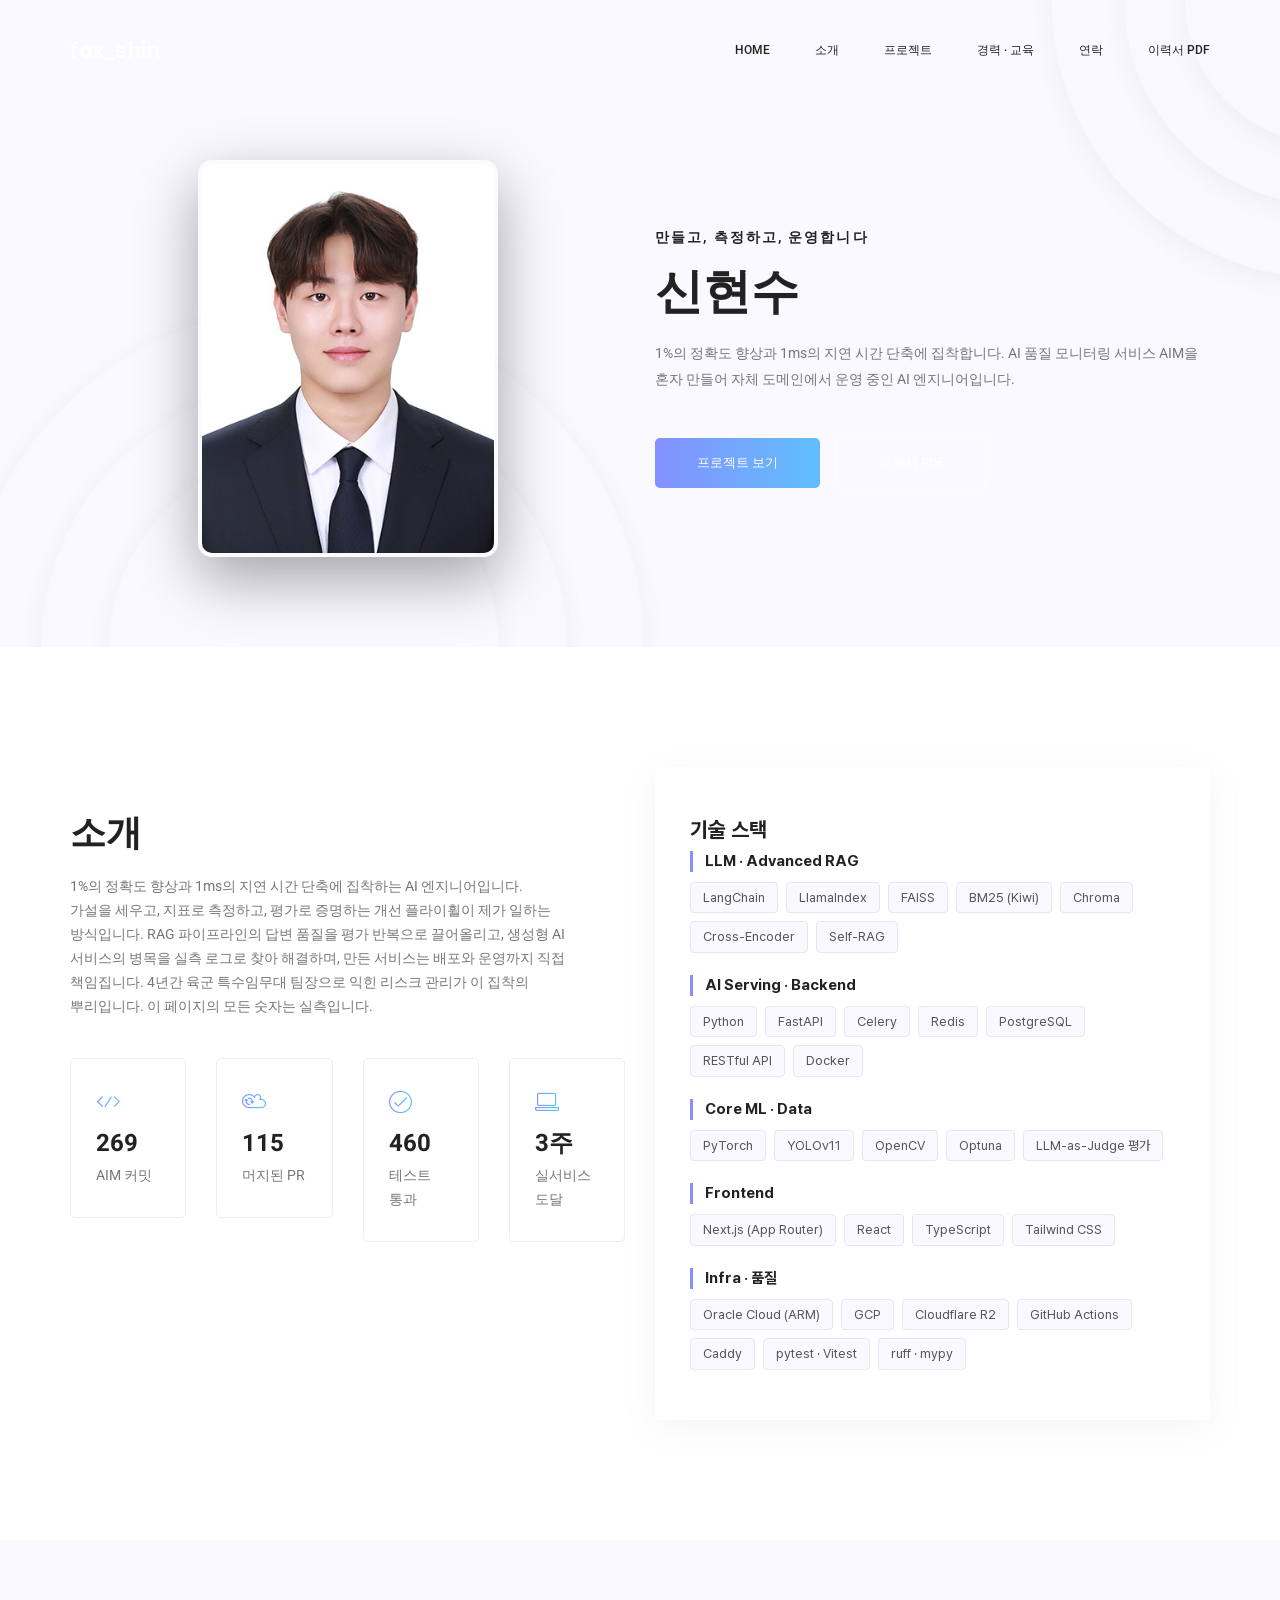
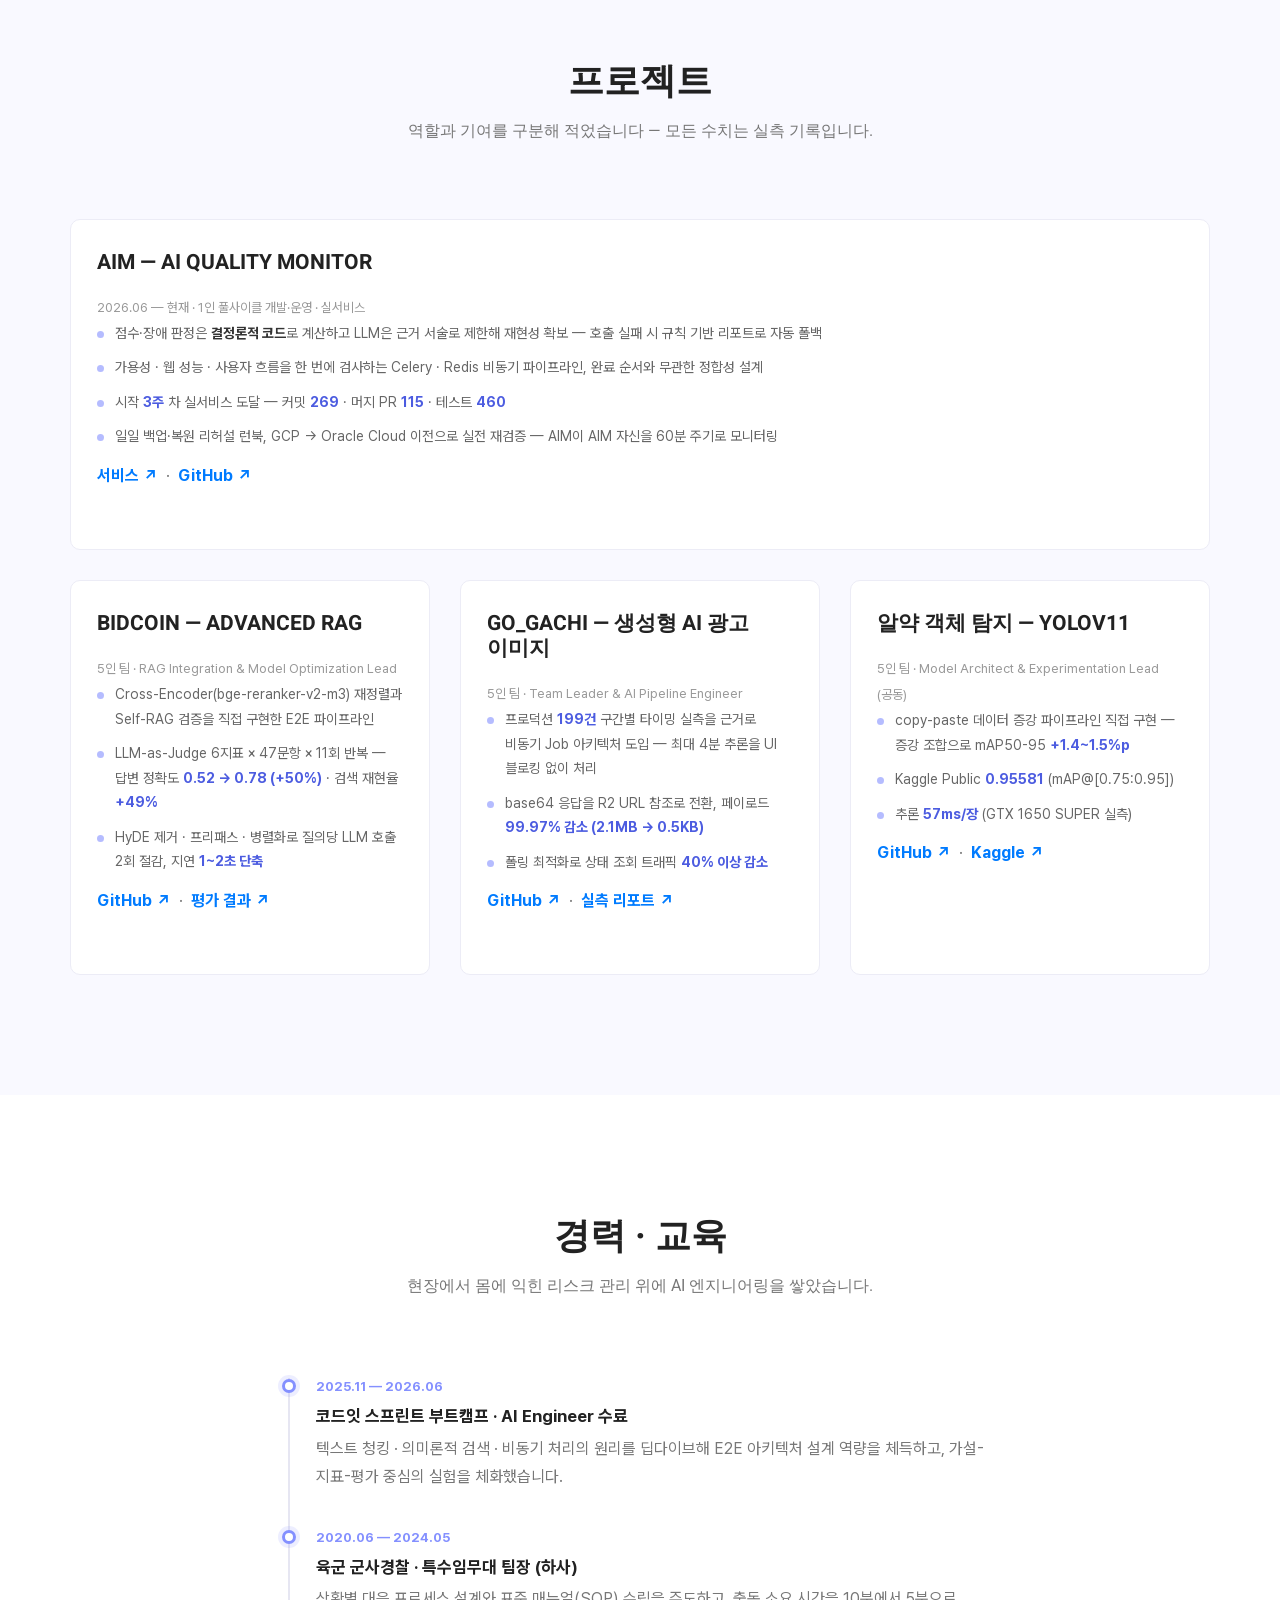
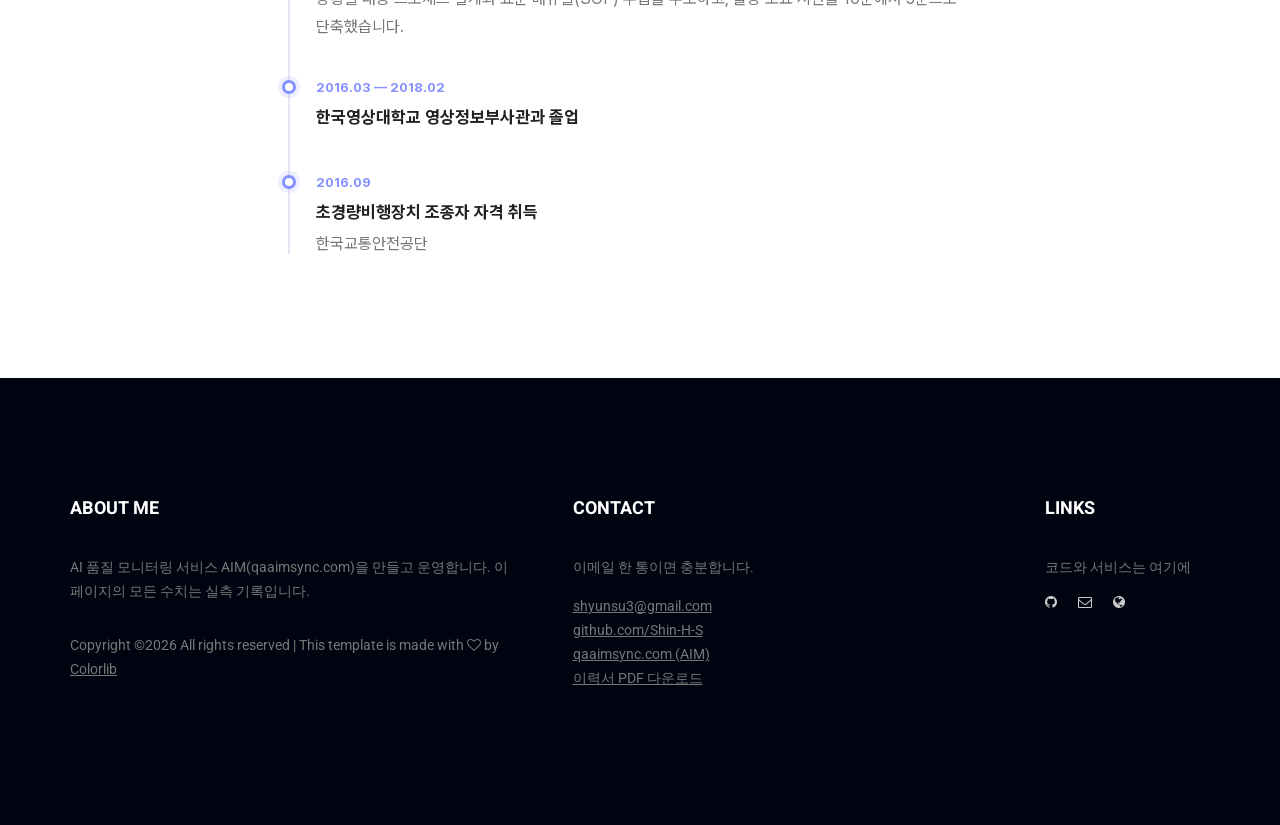
==== commit db2f7f95: "AIM 스크린샷 제거, 피처 블록 텍스트 구성으로 정리 Co-Authored-By: Claude Fable 5 <noreply@anthropic.com>" ====
--- a/index.html
+++ b/index.html
@@ -28,7 +28,7 @@
         <!-- main css -->
         <link rel="stylesheet" href="css/style.css">
         <link rel="stylesheet" href="css/responsive.css">
-        <link rel="stylesheet" href="css/custom.css?v=4">
+        <link rel="stylesheet" href="css/custom.css?v=5">
     </head>
     <body>
         
@@ -167,23 +167,15 @@
         		<div class="feature_inner row">
         			<div class="col-12">
         				<div class="feature_item aim_feature">
-        					<div class="row">
-        						<div class="col-lg-7">
-        							<img class="aim_shot img-fluid" src="img/shots/aim-dashboard.png" alt="AIM 대시보드 — 프로젝트 품질 점수와 추이">
-        							<img class="aim_shot img-fluid" src="img/shots/aim-check-result.png" alt="AIM 검사 결과 — 카테고리 점수와 AI 진단 리포트">
-        						</div>
-        						<div class="col-lg-5">
-        							<h4>AIM — AI Quality Monitor</h4>
-        							<p class="fmeta">2026.06 — 현재 · 1인 풀사이클 개발·운영 · 실서비스</p>
-        							<ul class="fbullets">
-        								<li>점수·장애 판정은 <b>결정론적 코드</b>로 계산하고 LLM은 근거 서술로 제한해 재현성 확보 — 호출 실패 시 규칙 기반 리포트로 자동 폴백</li>
-        								<li>가용성 · 웹 성능 · 사용자 흐름을 한 번에 검사하는 Celery · Redis 비동기 파이프라인, 완료 순서와 무관한 정합성 설계</li>
-        								<li>시작 <span class="metric">3주</span> 차 실서비스 도달 — 커밋 <span class="metric">269</span> · 머지 PR <span class="metric">115</span> · 테스트 <span class="metric">460</span></li>
-        								<li>일일 백업·복원 리허설 런북, GCP → Oracle Cloud 이전으로 실전 재검증 — AIM이 AIM 자신을 60분 주기로 모니터링</li>
-        							</ul>
-        							<p class="plinks"><a href="https://qaaimsync.com" target="_blank" rel="noopener">서비스 ↗</a> &nbsp;·&nbsp; <a href="https://github.com/Shin-H-S/AIM" target="_blank" rel="noopener">GitHub ↗</a></p>
-        						</div>
-        					</div>
+        					<h4>AIM — AI Quality Monitor</h4>
+        					<p class="fmeta">2026.06 — 현재 · 1인 풀사이클 개발·운영 · 실서비스</p>
+        					<ul class="fbullets">
+        						<li>점수·장애 판정은 <b>결정론적 코드</b>로 계산하고 LLM은 근거 서술로 제한해 재현성 확보 — 호출 실패 시 규칙 기반 리포트로 자동 폴백</li>
+        						<li>가용성 · 웹 성능 · 사용자 흐름을 한 번에 검사하는 Celery · Redis 비동기 파이프라인, 완료 순서와 무관한 정합성 설계</li>
+        						<li>시작 <span class="metric">3주</span> 차 실서비스 도달 — 커밋 <span class="metric">269</span> · 머지 PR <span class="metric">115</span> · 테스트 <span class="metric">460</span></li>
+        						<li>일일 백업·복원 리허설 런북, GCP → Oracle Cloud 이전으로 실전 재검증 — AIM이 AIM 자신을 60분 주기로 모니터링</li>
+        					</ul>
+        					<p class="plinks"><a href="https://qaaimsync.com" target="_blank" rel="noopener">서비스 ↗</a> &nbsp;·&nbsp; <a href="https://github.com/Shin-H-S/AIM" target="_blank" rel="noopener">GitHub ↗</a></p>
         				</div>
         			</div>
         			<div class="col-lg-4 col-md-6">
--- a/css/custom.css
+++ b/css/custom.css
@@ -98,9 +98,7 @@
 .fbullets b { color: #333; font-weight: 700; }
 .metric { color: #4c5ce0; font-weight: 700; }
 .plinks a { font-weight: 700; }
-.aim_shot { width: 100%; border: 1px solid #e6e6f2; border-radius: 8px; box-shadow: 0 14px 34px rgba(132, 144, 255, .12); }
-.aim_shot + .aim_shot { margin-top: 16px; }
+.aim_feature .fbullets { max-width: 820px; }
 @media (max-width: 991px) {
-  .aim_feature .col-lg-5 { margin-top: 22px; }
   .banner_btn.btn_resume { margin-left: 8px; }
 }
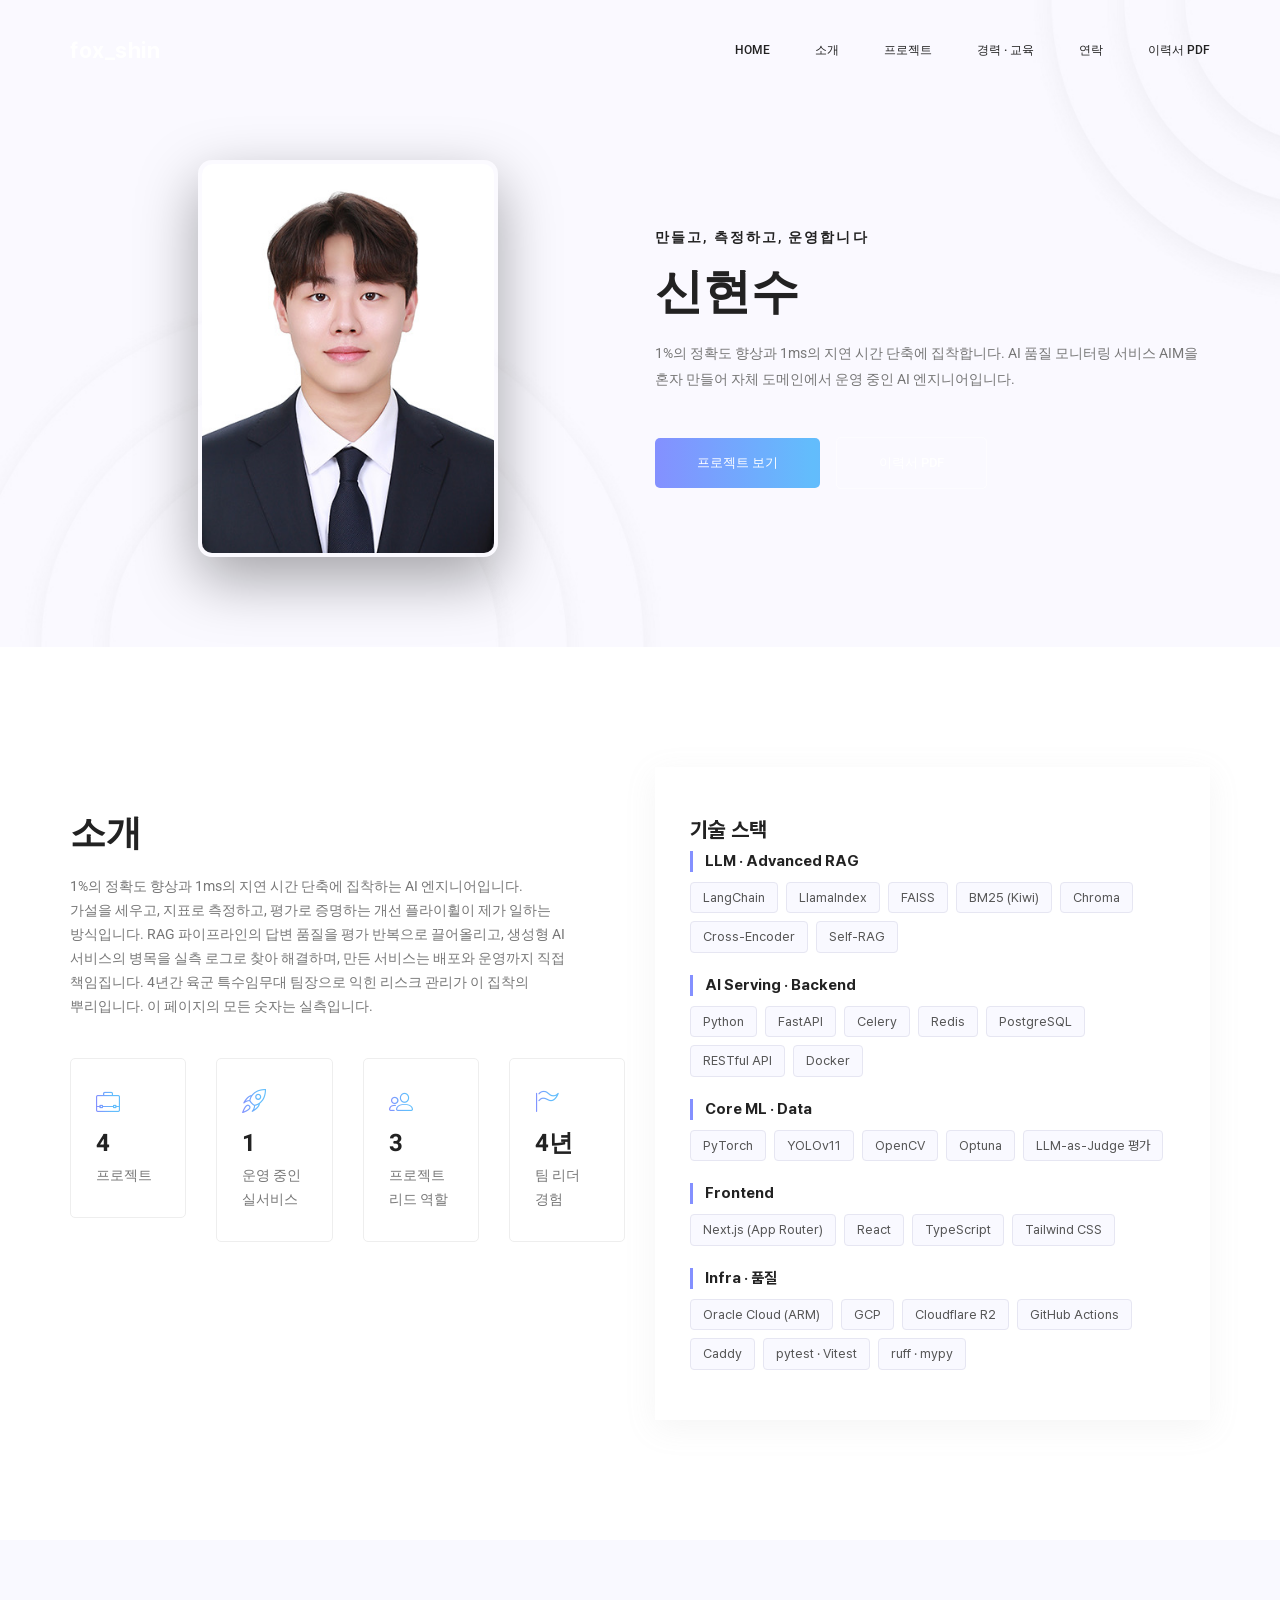
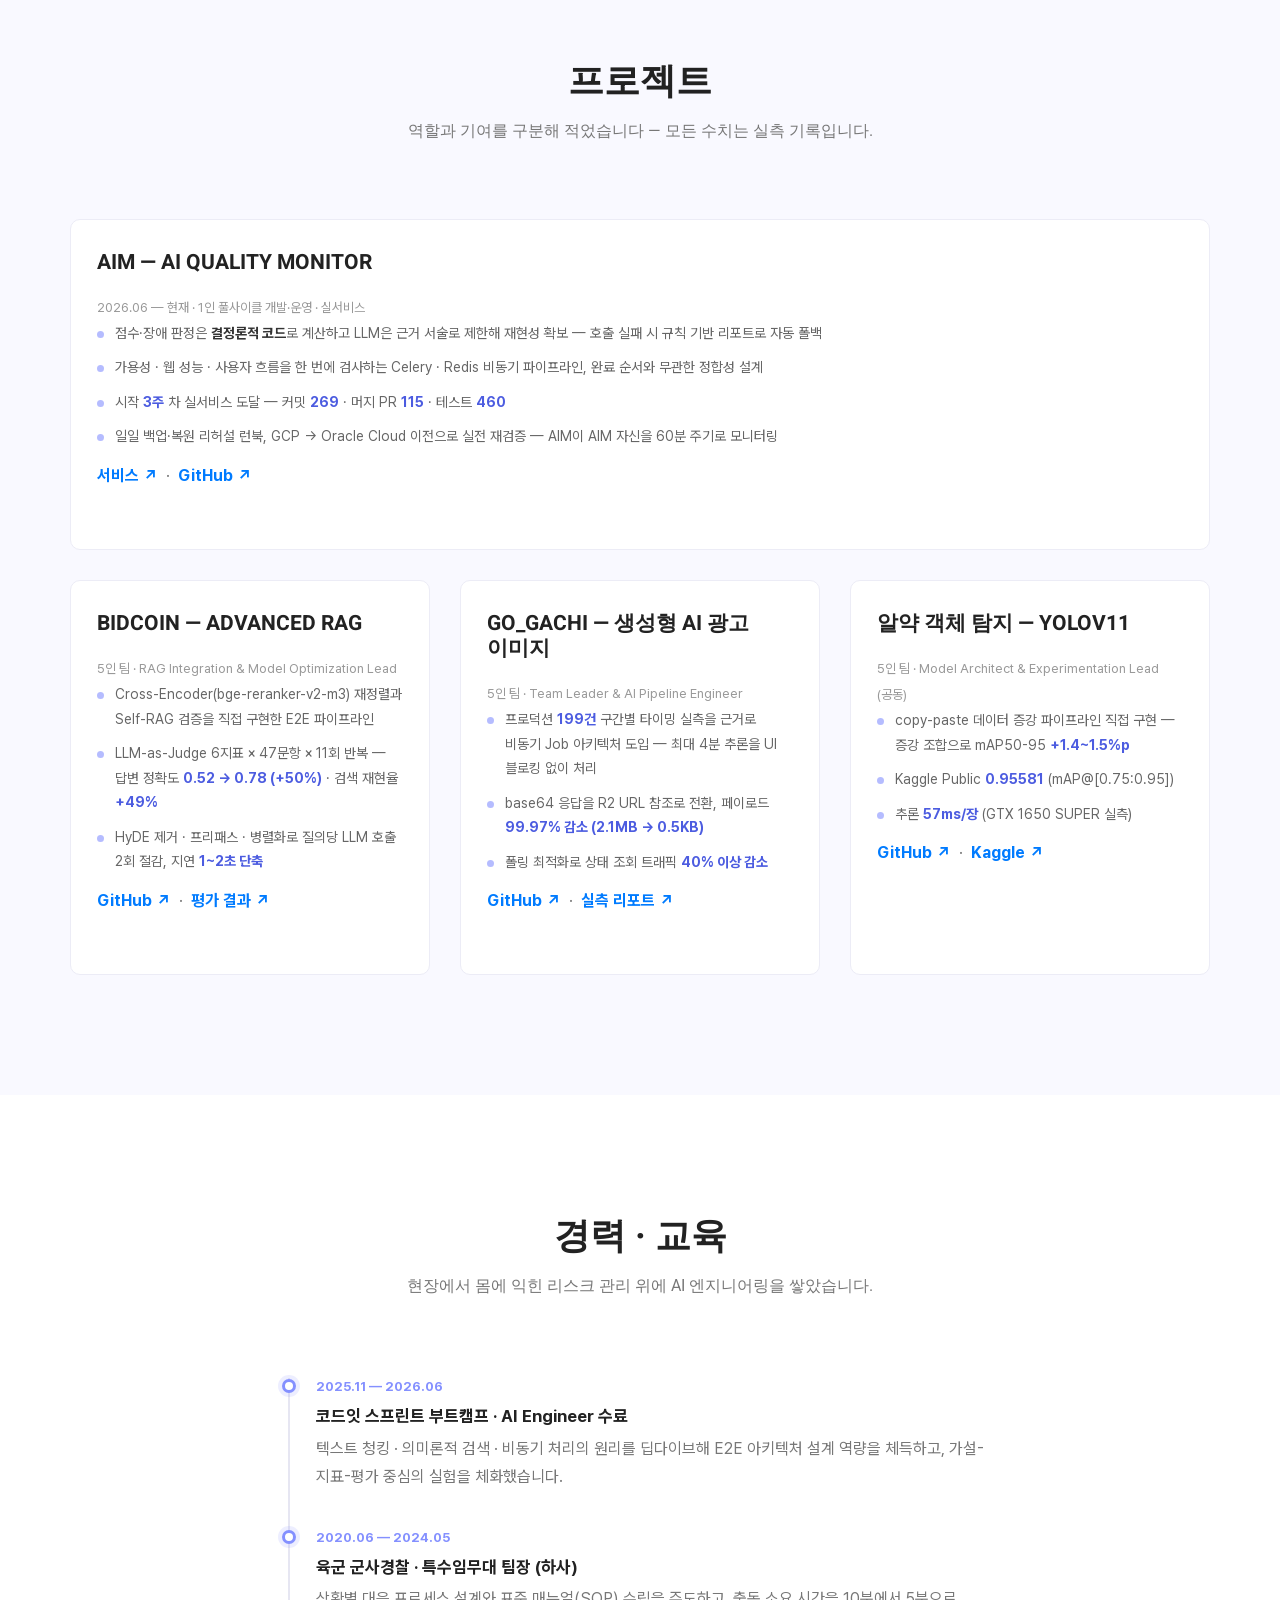
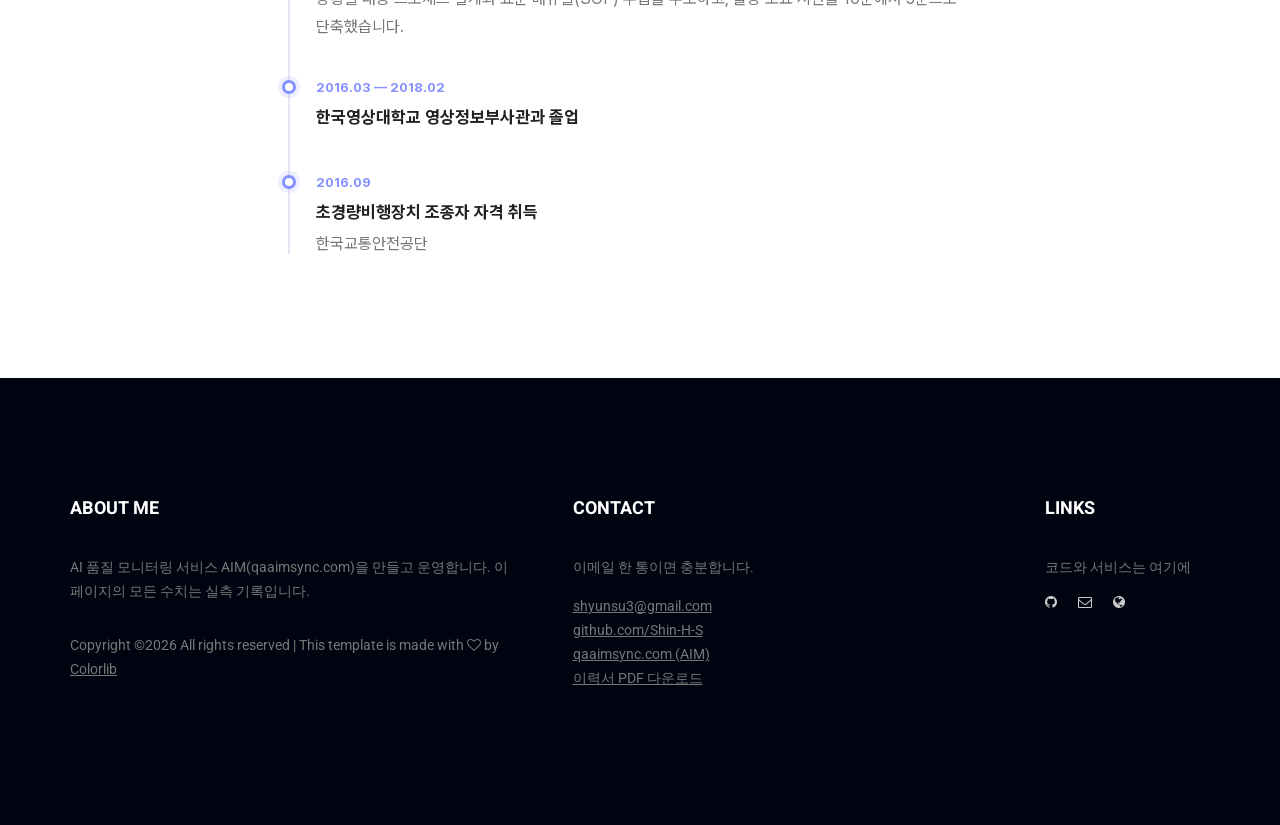
==== commit cf43cdaa: "소개 통계 밴드를 인물 중심 지표로 교체 AIM 프로젝트 지표(커밋·PR·테스트) → 사람 지표(프로젝트 4 · 운영 실서비스 1 · 프로젝트 리드 역할 3 · 팀 리더 경험 4년" ====
--- a/index.html
+++ b/index.html
@@ -96,30 +96,30 @@
         					<div class="row">
         						<div class="col-md-3">
         							<div class="wel_item">
-        								<i class="lnr lnr-code"></i>
-        								<h4>269</h4>
-        								<p>AIM 커밋</p>
+        								<i class="lnr lnr-briefcase"></i>
+        								<h4>4</h4>
+        								<p>프로젝트</p>
         							</div>
         						</div>
         						<div class="col-md-3">
         							<div class="wel_item">
-        								<i class="lnr lnr-cloud-sync"></i>
-        								<h4>115</h4>
-        								<p>머지된 PR</p>
+        								<i class="lnr lnr-rocket"></i>
+        								<h4>1</h4>
+        								<p>운영 중인 실서비스</p>
         							</div>
         						</div>
         						<div class="col-md-3">
         							<div class="wel_item">
-        								<i class="lnr lnr-checkmark-circle"></i>
-        								<h4>460</h4>
-        								<p>테스트 통과</p>
+        								<i class="lnr lnr-users"></i>
+        								<h4>3</h4>
+        								<p>프로젝트 리드 역할</p>
         							</div>
         						</div>
         						<div class="col-md-3">
         							<div class="wel_item">
-        								<i class="lnr lnr-laptop"></i>
-        								<h4>3주</h4>
-        								<p>실서비스 도달</p>
+        								<i class="lnr lnr-flag"></i>
+        								<h4>4년</h4>
+        								<p>팀 리더 경험</p>
         							</div>
         						</div>
         					</div>
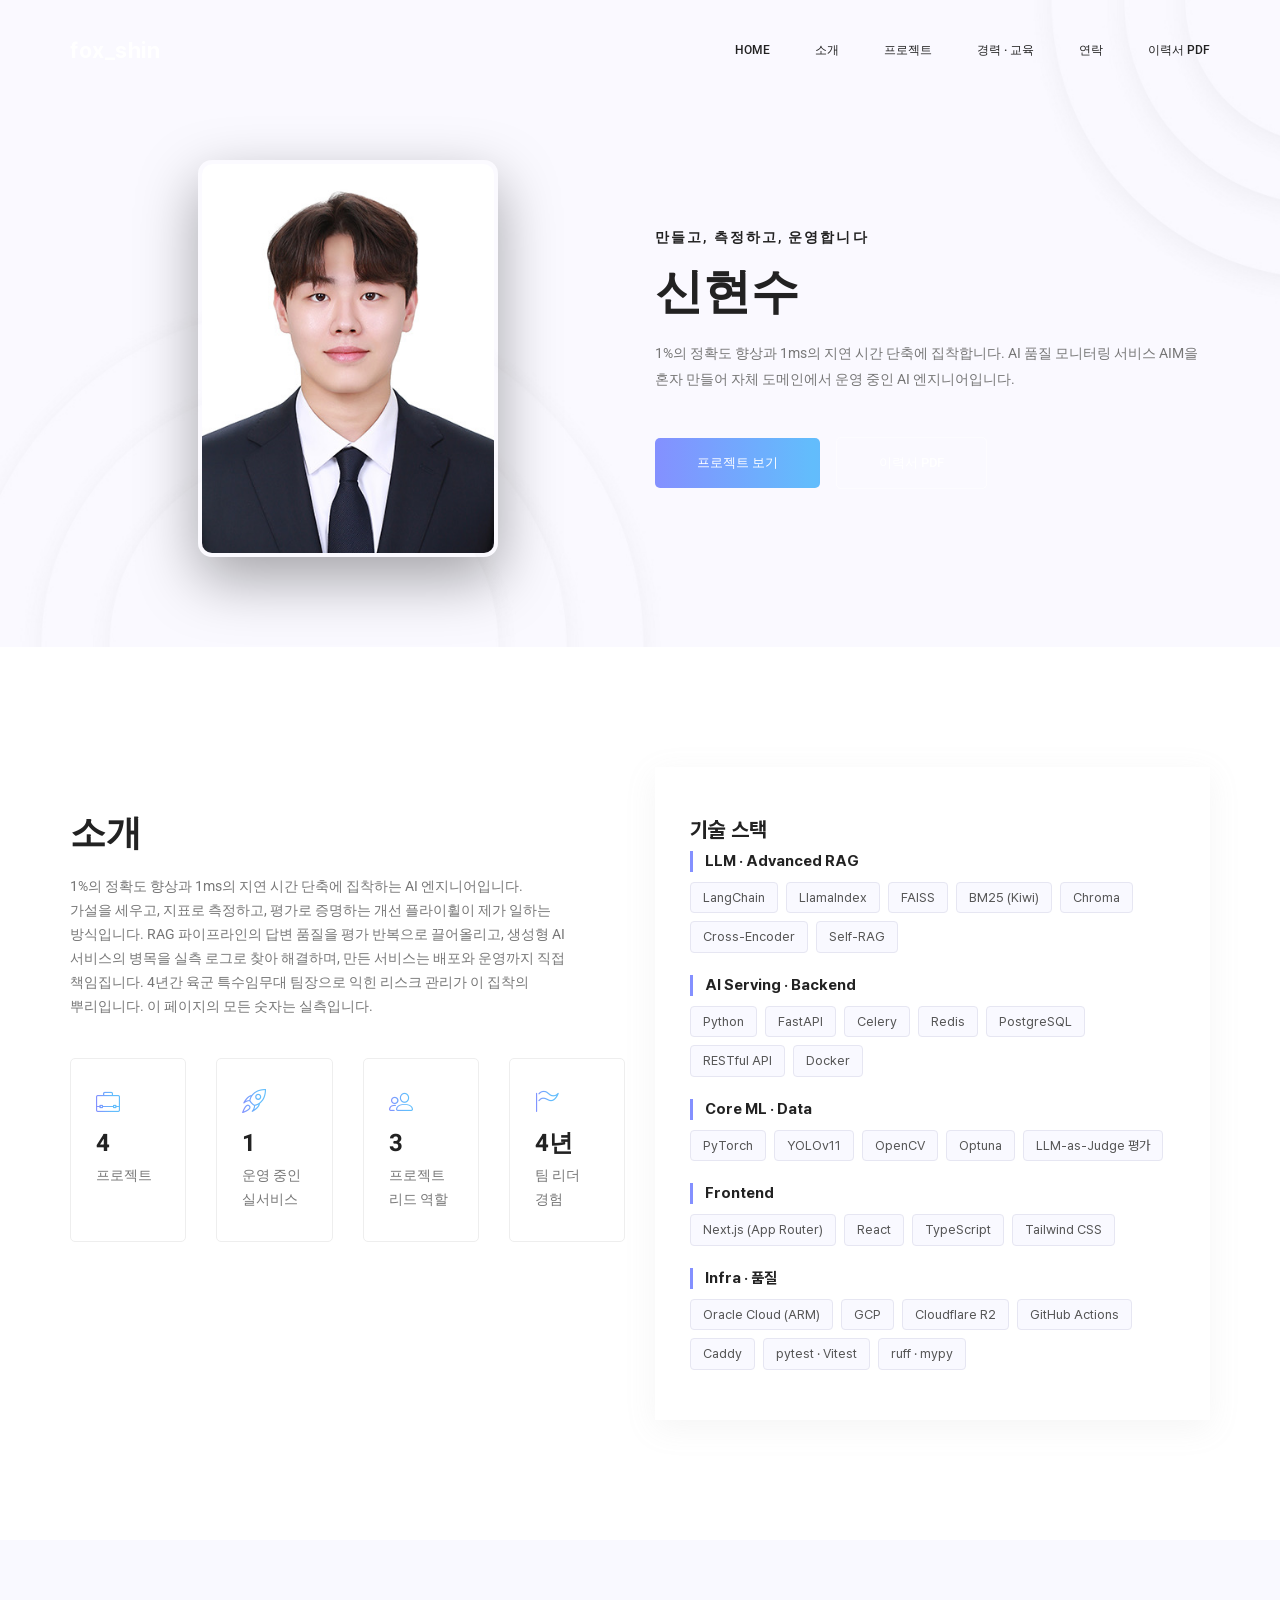
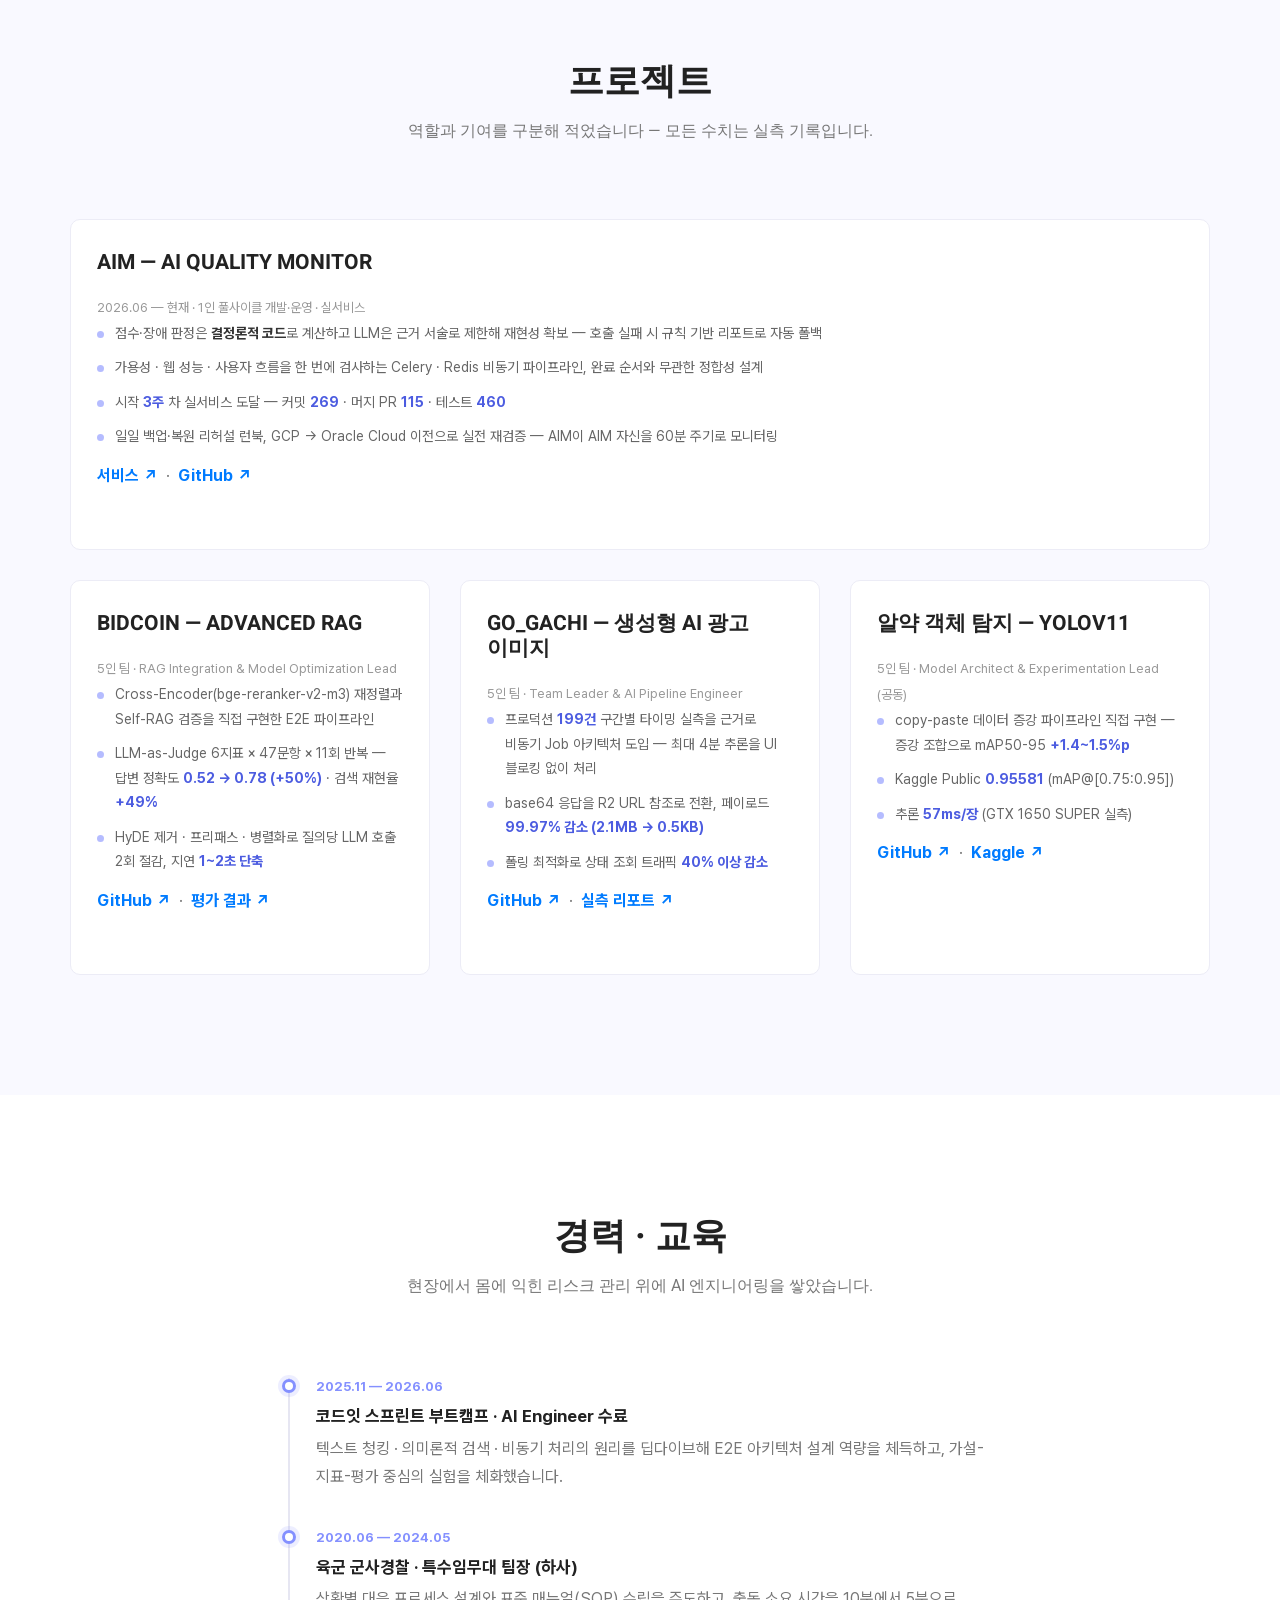
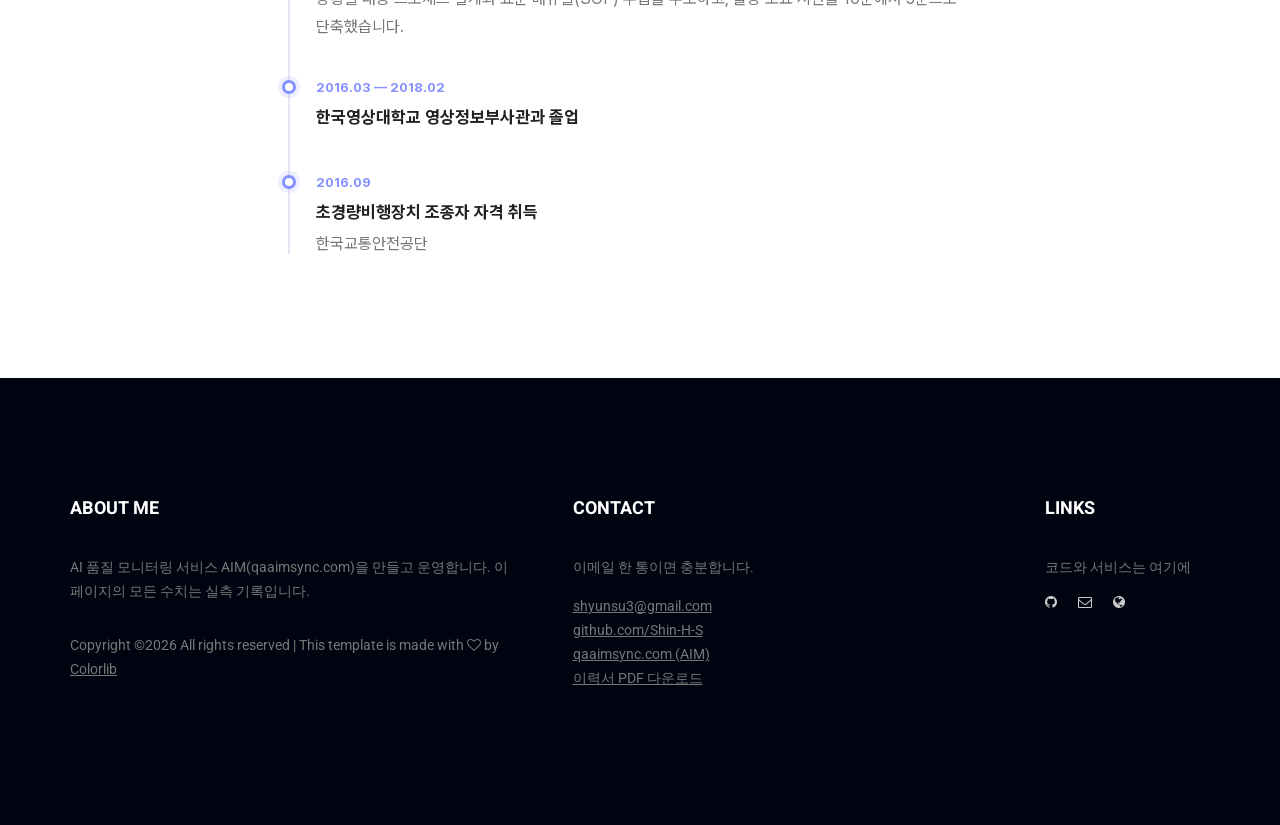
==== commit 06ba8ce4: "박스 크기 통일 - 통계 4칸: 행 내 높이 강제 동일화 (라벨 줄바꿈 시 불균형 해소) - 팀 카드: 데스크톱 3열 등고, 992px 미만은 전폭 스택으로 정리 (2+1 불균형 " ====
--- a/index.html
+++ b/index.html
@@ -28,7 +28,7 @@
         <!-- main css -->
         <link rel="stylesheet" href="css/style.css">
         <link rel="stylesheet" href="css/responsive.css">
-        <link rel="stylesheet" href="css/custom.css?v=5">
+        <link rel="stylesheet" href="css/custom.css?v=6">
     </head>
     <body>
         
@@ -178,7 +178,7 @@
         					<p class="plinks"><a href="https://qaaimsync.com" target="_blank" rel="noopener">서비스 ↗</a> &nbsp;·&nbsp; <a href="https://github.com/Shin-H-S/AIM" target="_blank" rel="noopener">GitHub ↗</a></p>
         				</div>
         			</div>
-        			<div class="col-lg-4 col-md-6">
+        			<div class="col-lg-4">
         				<div class="feature_item team_card">
         					<h4>Bidcoin — Advanced RAG</h4>
         					<p class="fmeta">5인 팀 · RAG Integration &amp; Model Optimization Lead</p>
@@ -190,7 +190,7 @@
         					<p class="plinks"><a href="https://github.com/BidMind/Bidcoin" target="_blank" rel="noopener">GitHub ↗</a> &nbsp;·&nbsp; <a href="https://github.com/BidMind/Bidcoin/tree/main/src/results" target="_blank" rel="noopener">평가 결과 ↗</a></p>
         				</div>
         			</div>
-        			<div class="col-lg-4 col-md-6">
+        			<div class="col-lg-4">
         				<div class="feature_item team_card">
         					<h4>Go_Gachi — 생성형 AI 광고 이미지</h4>
         					<p class="fmeta">5인 팀 · Team Leader &amp; AI Pipeline Engineer</p>
@@ -202,7 +202,7 @@
         					<p class="plinks"><a href="https://github.com/Shin-H-S/Go_Gachi" target="_blank" rel="noopener">GitHub ↗</a> &nbsp;·&nbsp; <a href="https://github.com/Shin-H-S/Go_Gachi/tree/main/docs" target="_blank" rel="noopener">실측 리포트 ↗</a></p>
         				</div>
         			</div>
-        			<div class="col-lg-4 col-md-6">
+        			<div class="col-lg-4">
         				<div class="feature_item team_card">
         					<h4>알약 객체 탐지 — YOLOv11</h4>
         					<p class="fmeta">5인 팀 · Model Architect &amp; Experimentation Lead (공동)</p>
--- a/css/custom.css
+++ b/css/custom.css
@@ -89,6 +89,7 @@
 }
 .banner_btn.btn_resume:hover { border-color: #8490ff; color: #8490ff; }
 .feature_area .feature_item { text-align: left; height: 100%; border: 1px solid #ececf6; border-radius: 10px; padding: 30px 26px; }
+.welcome_text .wel_item { height: 100%; }
 .feature_inner [class*="col-"] { margin-bottom: 30px; }
 .aim_feature { padding: 34px; }
 .fmeta { font-size: 13px; color: #999; margin: 6px 0 14px; }
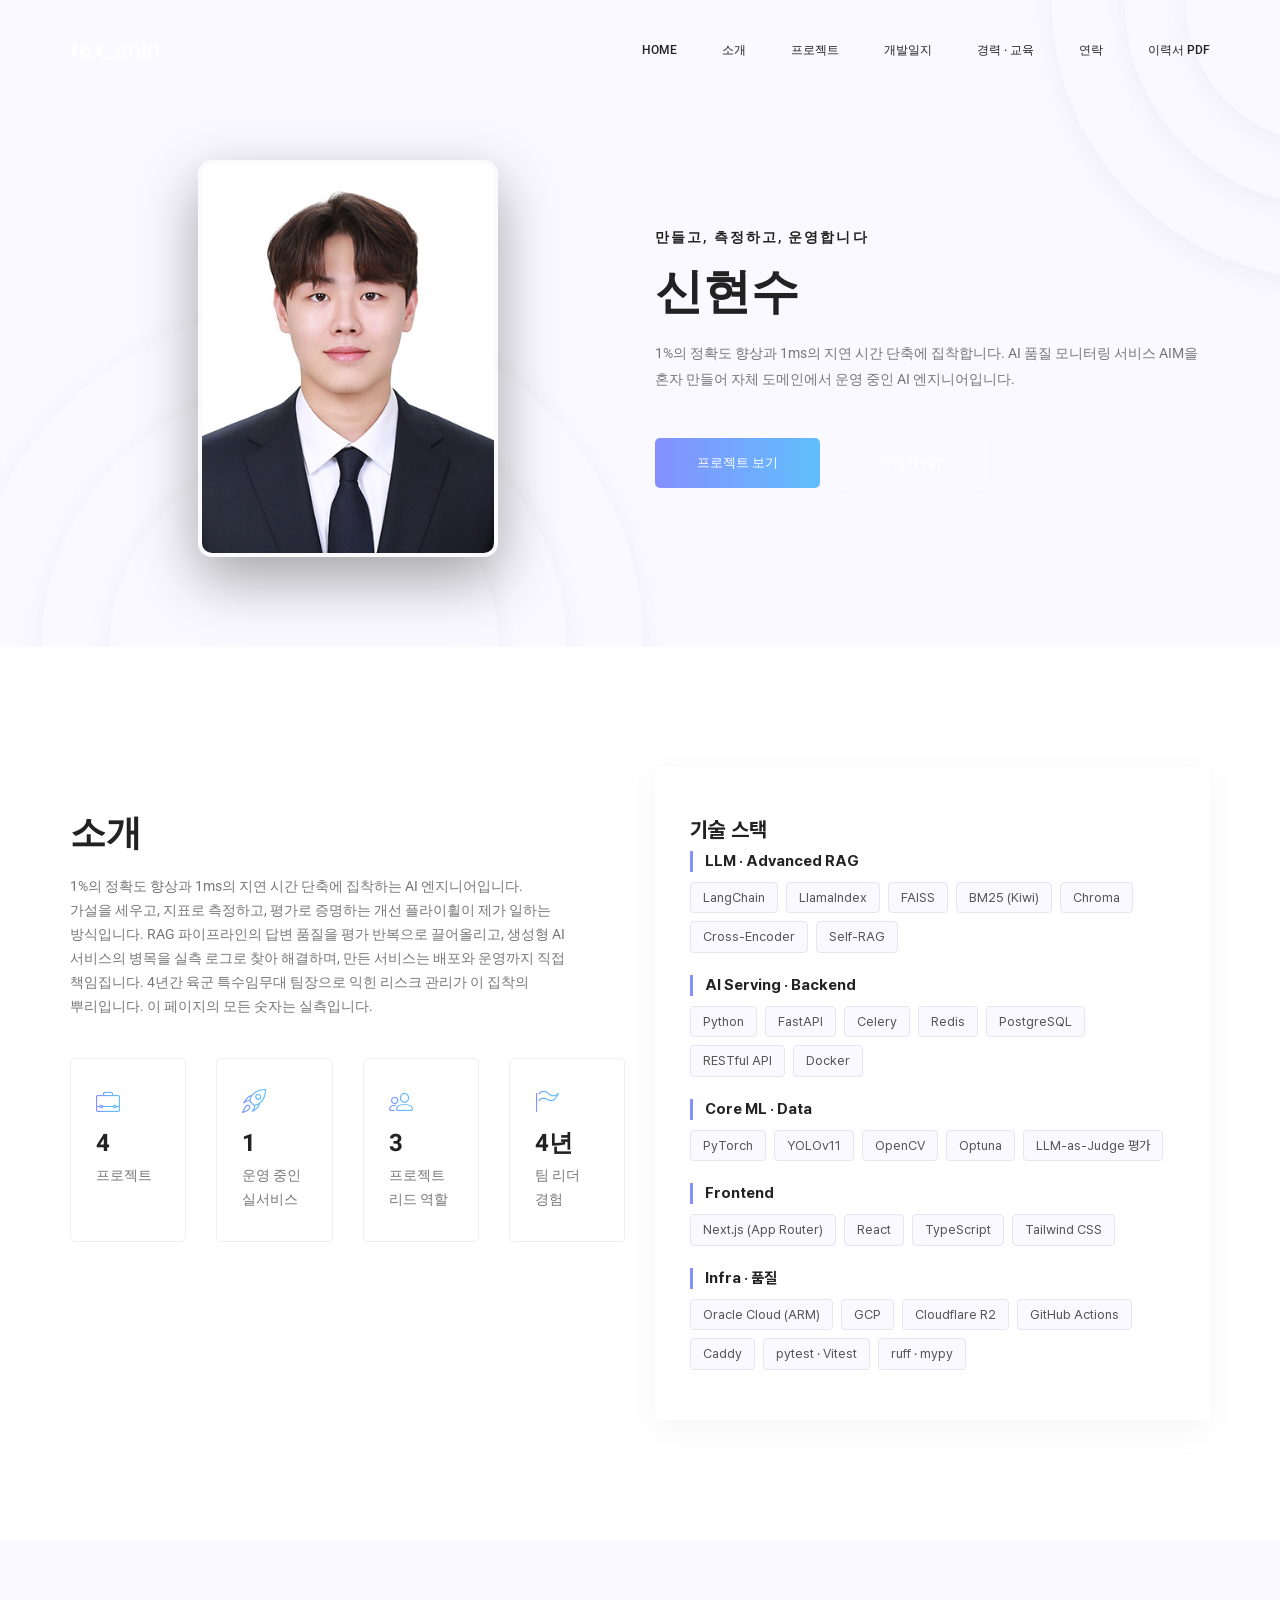
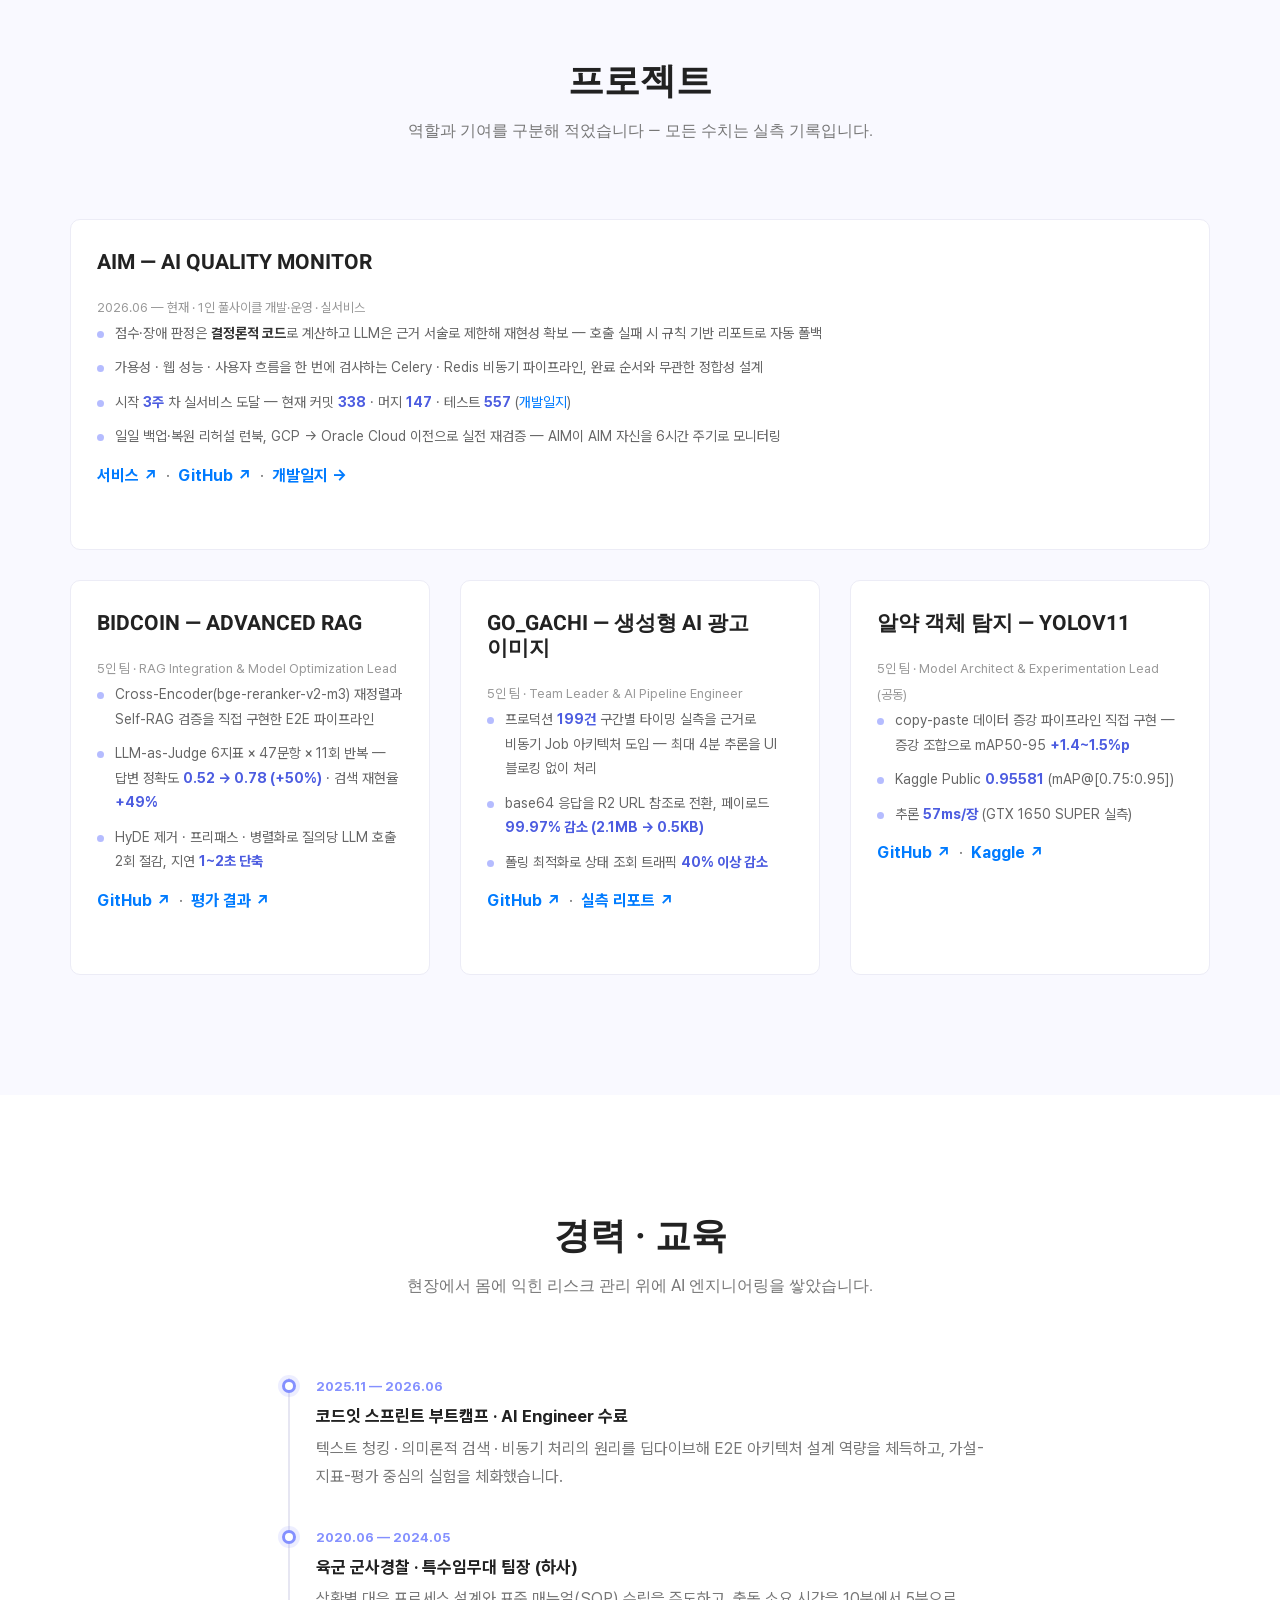
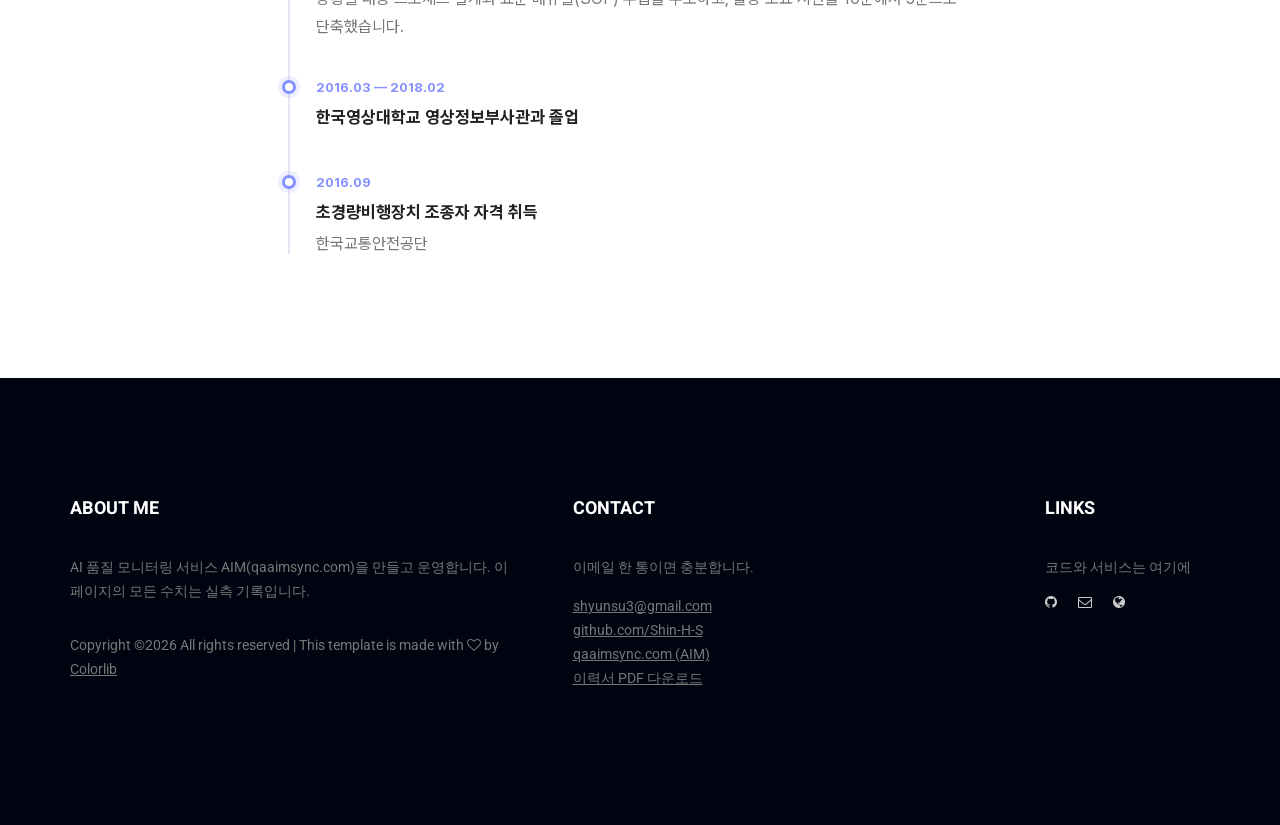
==== commit b452ac66: "feat: add AIM devlog page and refresh project metrics Adds devlog.html, a five-week development jour" ====
--- a/index.html
+++ b/index.html
@@ -28,7 +28,7 @@
         <!-- main css -->
         <link rel="stylesheet" href="css/style.css">
         <link rel="stylesheet" href="css/responsive.css">
-        <link rel="stylesheet" href="css/custom.css?v=6">
+        <link rel="stylesheet" href="css/custom.css?v=7">
     </head>
     <body>
         
@@ -50,6 +50,7 @@
 								<li class="nav-item active"><a class="nav-link" href="#">Home</a></li>
 								<li class="nav-item"><a class="nav-link" href="#about">소개</a></li>
 								<li class="nav-item"><a class="nav-link" href="#projects">프로젝트</a></li>
+								<li class="nav-item"><a class="nav-link" href="devlog.html">개발일지</a></li>
 								<li class="nav-item"><a class="nav-link" href="#career">경력 · 교육</a></li>
 								<li class="nav-item"><a class="nav-link" href="#contact">연락</a></li>
 								<li class="nav-item"><a class="nav-link" href="resume.pdf" download="신현수_이력서.pdf">이력서 PDF</a></li>
@@ -172,10 +173,10 @@
         					<ul class="fbullets">
         						<li>점수·장애 판정은 <b>결정론적 코드</b>로 계산하고 LLM은 근거 서술로 제한해 재현성 확보 — 호출 실패 시 규칙 기반 리포트로 자동 폴백</li>
         						<li>가용성 · 웹 성능 · 사용자 흐름을 한 번에 검사하는 Celery · Redis 비동기 파이프라인, 완료 순서와 무관한 정합성 설계</li>
-        						<li>시작 <span class="metric">3주</span> 차 실서비스 도달 — 커밋 <span class="metric">269</span> · 머지 PR <span class="metric">115</span> · 테스트 <span class="metric">460</span></li>
-        						<li>일일 백업·복원 리허설 런북, GCP → Oracle Cloud 이전으로 실전 재검증 — AIM이 AIM 자신을 60분 주기로 모니터링</li>
-        					</ul>
-        					<p class="plinks"><a href="https://qaaimsync.com" target="_blank" rel="noopener">서비스 ↗</a> &nbsp;·&nbsp; <a href="https://github.com/Shin-H-S/AIM" target="_blank" rel="noopener">GitHub ↗</a></p>
+        						<li>시작 <span class="metric">3주</span> 차 실서비스 도달 — 현재 커밋 <span class="metric">338</span> · 머지 <span class="metric">147</span> · 테스트 <span class="metric">557</span> (<a href="devlog.html">개발일지</a>)</li>
+        						<li>일일 백업·복원 리허설 런북, GCP → Oracle Cloud 이전으로 실전 재검증 — AIM이 AIM 자신을 6시간 주기로 모니터링</li>
+        					</ul>
+        					<p class="plinks"><a href="https://qaaimsync.com" target="_blank" rel="noopener">서비스 ↗</a> &nbsp;·&nbsp; <a href="https://github.com/Shin-H-S/AIM" target="_blank" rel="noopener">GitHub ↗</a> &nbsp;·&nbsp; <a href="devlog.html">개발일지 →</a></p>
         				</div>
         			</div>
         			<div class="col-lg-4">
--- a/css/custom.css
+++ b/css/custom.css
@@ -103,3 +103,78 @@
 @media (max-width: 991px) {
   .banner_btn.btn_resume { margin-left: 8px; }
 }
+
+/* ── 개발일지 (devlog.html) ─────────────────────────────── */
+.devlog_banner {
+  z-index: 1;
+  background: url(../img/banner/home-banner.jpg) no-repeat scroll center center;
+  background-size: cover;
+}
+.devlog_banner .banner_inner { padding: 165px 0 80px; width: 100%; }
+.devlog_banner .dl_label {
+  font-size: 13px; font-weight: 700; letter-spacing: 3px; text-transform: uppercase;
+  color: #8490ff; margin-bottom: 14px;
+}
+.devlog_banner h1 {
+  font-size: 42px; font-weight: 700; color: #fff; line-height: 1.3; margin-bottom: 18px;
+}
+.devlog_banner h1 .accent { color: #8490ff; }
+.devlog_banner .dl_sub { color: rgba(255, 255, 255, .78); max-width: 620px; margin-bottom: 0; line-height: 1.8; }
+.devlog_banner .dl_sub a { color: #fff; text-decoration: underline; }
+.devlog_stats { display: flex; flex-wrap: wrap; gap: 34px; margin-top: 34px; }
+.devlog_stats .dl_stat b {
+  display: block; font-size: 30px; font-weight: 700; color: #fff; line-height: 1.2;
+  font-variant-numeric: tabular-nums;
+}
+.devlog_stats .dl_stat span { font-size: 13px; color: rgba(255, 255, 255, .65); }
+@media (max-width: 767px) {
+  .devlog_banner .banner_inner { padding: 130px 0 60px; }
+  .devlog_banner h1 { font-size: 30px; }
+  .devlog_stats { gap: 22px; }
+  .devlog_stats .dl_stat b { font-size: 24px; }
+}
+.devlog_area .timeline { max-width: 780px; }
+.devlog_area .timeline_item { padding-bottom: 46px; }
+.devlog_range { font-size: 13px; font-weight: 700; color: #8490ff; margin-bottom: 6px; }
+.devlog_range .commits { color: #999; font-weight: 500; }
+.devlog_area .timeline_item h4 { font-size: 20px; margin-bottom: 10px; }
+.devlog_area .timeline_item > p { margin-bottom: 16px; }
+.devlog_days { list-style: none; margin: 0 0 18px; padding: 0; }
+.devlog_days li {
+  display: flex; gap: 16px; padding: 9px 0; border-top: 1px solid #f0f0f7;
+  font-size: 14px; line-height: 1.75; color: #666;
+}
+.devlog_days li:first-child { border-top: none; }
+.devlog_days .d { flex: 0 0 82px; font-size: 12.5px; font-weight: 700; color: #8490ff; padding-top: 2px; }
+.devlog_days .t b { color: #333; font-weight: 700; }
+.devlog_days .t .dim { color: #999; }
+.devlog_incident {
+  border-left: 3px solid #8490ff; background: #f9f9ff; border-radius: 0 8px 8px 0;
+  padding: 16px 20px;
+}
+.devlog_incident .i_label {
+  font-size: 11px; font-weight: 700; letter-spacing: 2px; text-transform: uppercase;
+  color: #8490ff; margin-bottom: 8px;
+}
+.devlog_incident p { font-size: 14px; line-height: 1.8; color: #666; margin-bottom: 10px; }
+.devlog_incident p:last-child { margin-bottom: 0; }
+.devlog_incident b { color: #333; }
+.devlog_incident code {
+  font-size: 13px; background: #eeeef8; color: #4c5ce0; padding: 1px 6px; border-radius: 3px;
+}
+.devlog_table_wrap { max-width: 780px; margin: 0 auto; overflow-x: auto; border: 1px solid #ececf6; border-radius: 10px; }
+.devlog_table { width: 100%; min-width: 560px; margin: 0; border-collapse: collapse; font-size: 14px; }
+.devlog_table th, .devlog_table td { padding: 12px 18px; border-bottom: 1px solid #f0f0f7; text-align: left; }
+.devlog_table thead th { font-size: 12px; font-weight: 700; color: #999; background: #f9f9ff; white-space: nowrap; }
+.devlog_table td { color: #666; }
+.devlog_table td.num { font-variant-numeric: tabular-nums; }
+.devlog_table tbody tr:last-child td { border-bottom: none; color: #4c5ce0; font-weight: 700; }
+.devlog_next { list-style: none; max-width: 780px; margin: 22px auto 0; padding: 0; }
+.devlog_next li {
+  padding: 12px 0; border-top: 1px solid #f0f0f7; font-size: 14px; line-height: 1.75; color: #666;
+}
+.devlog_next li:first-child { border-top: none; }
+.devlog_next .tag {
+  display: inline-block; min-width: 62px; margin-right: 12px; font-size: 11px; font-weight: 700;
+  letter-spacing: 1px; color: #8490ff;
+}
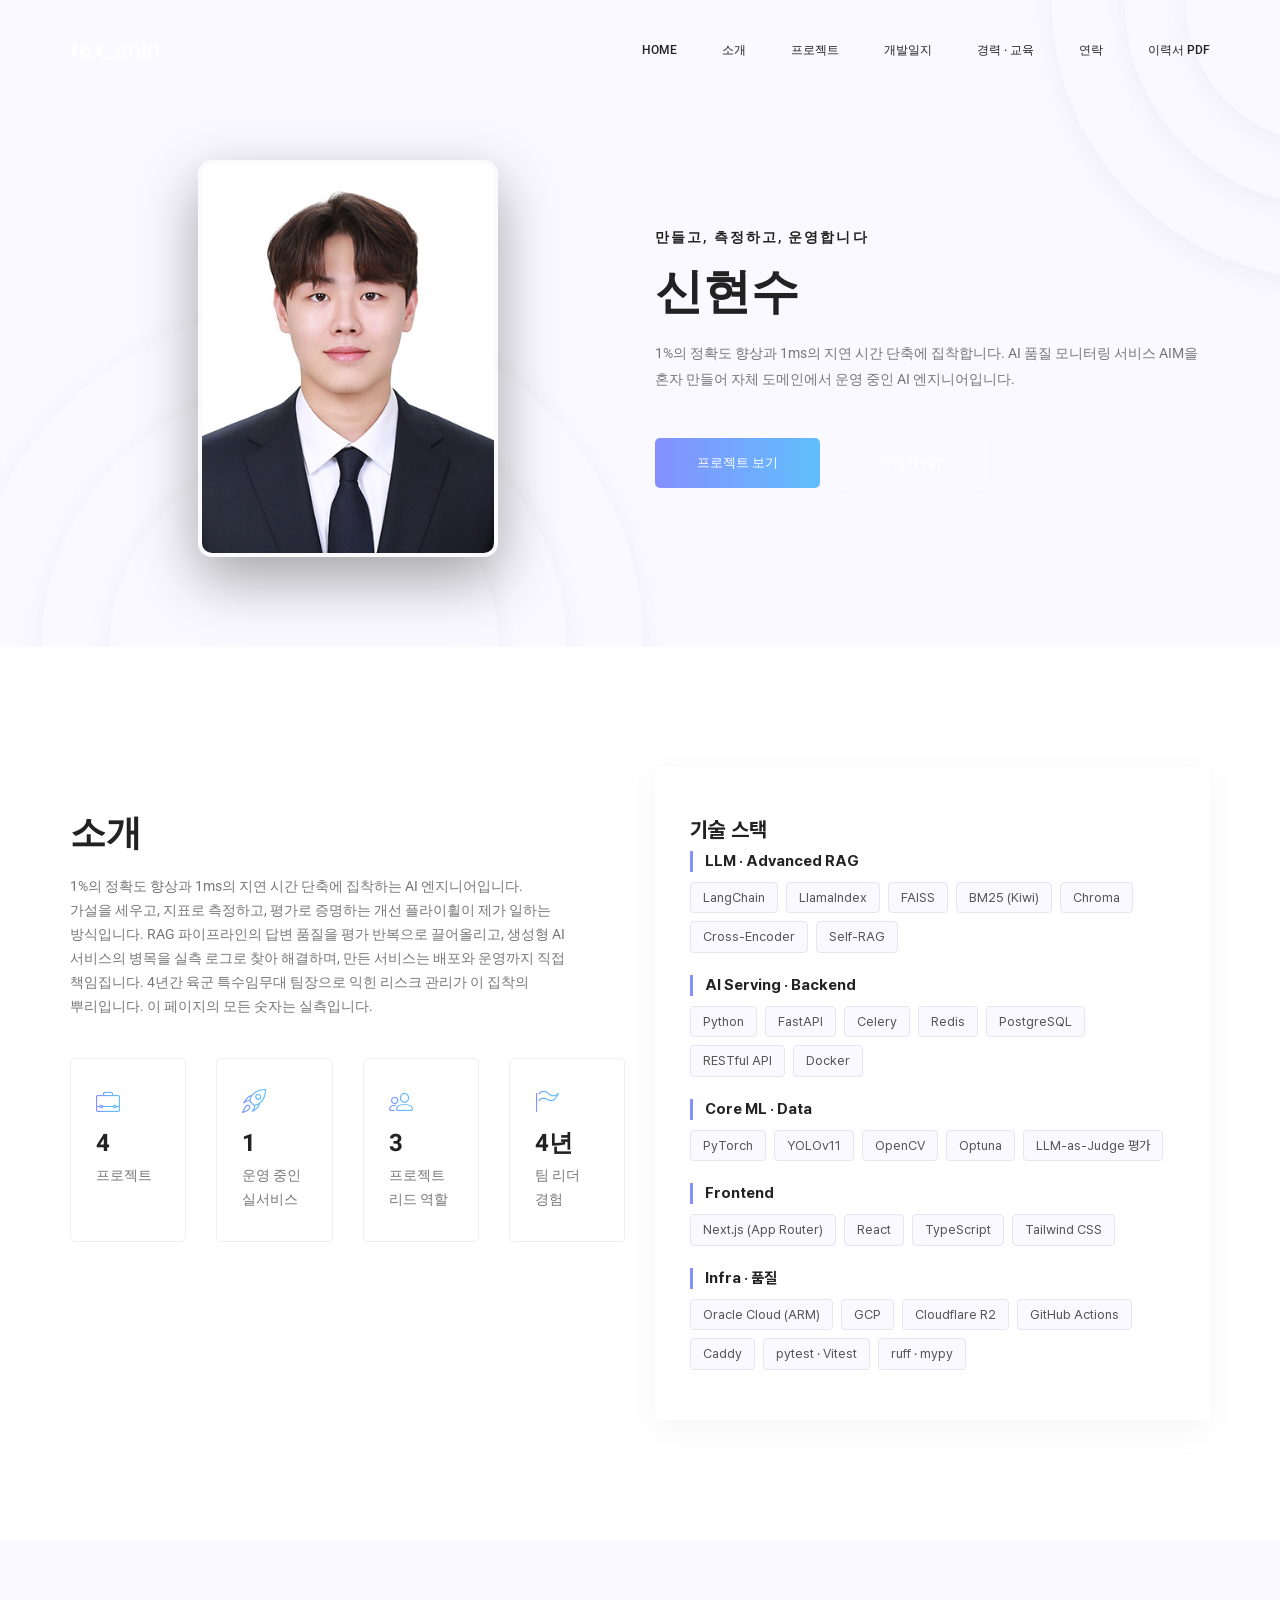
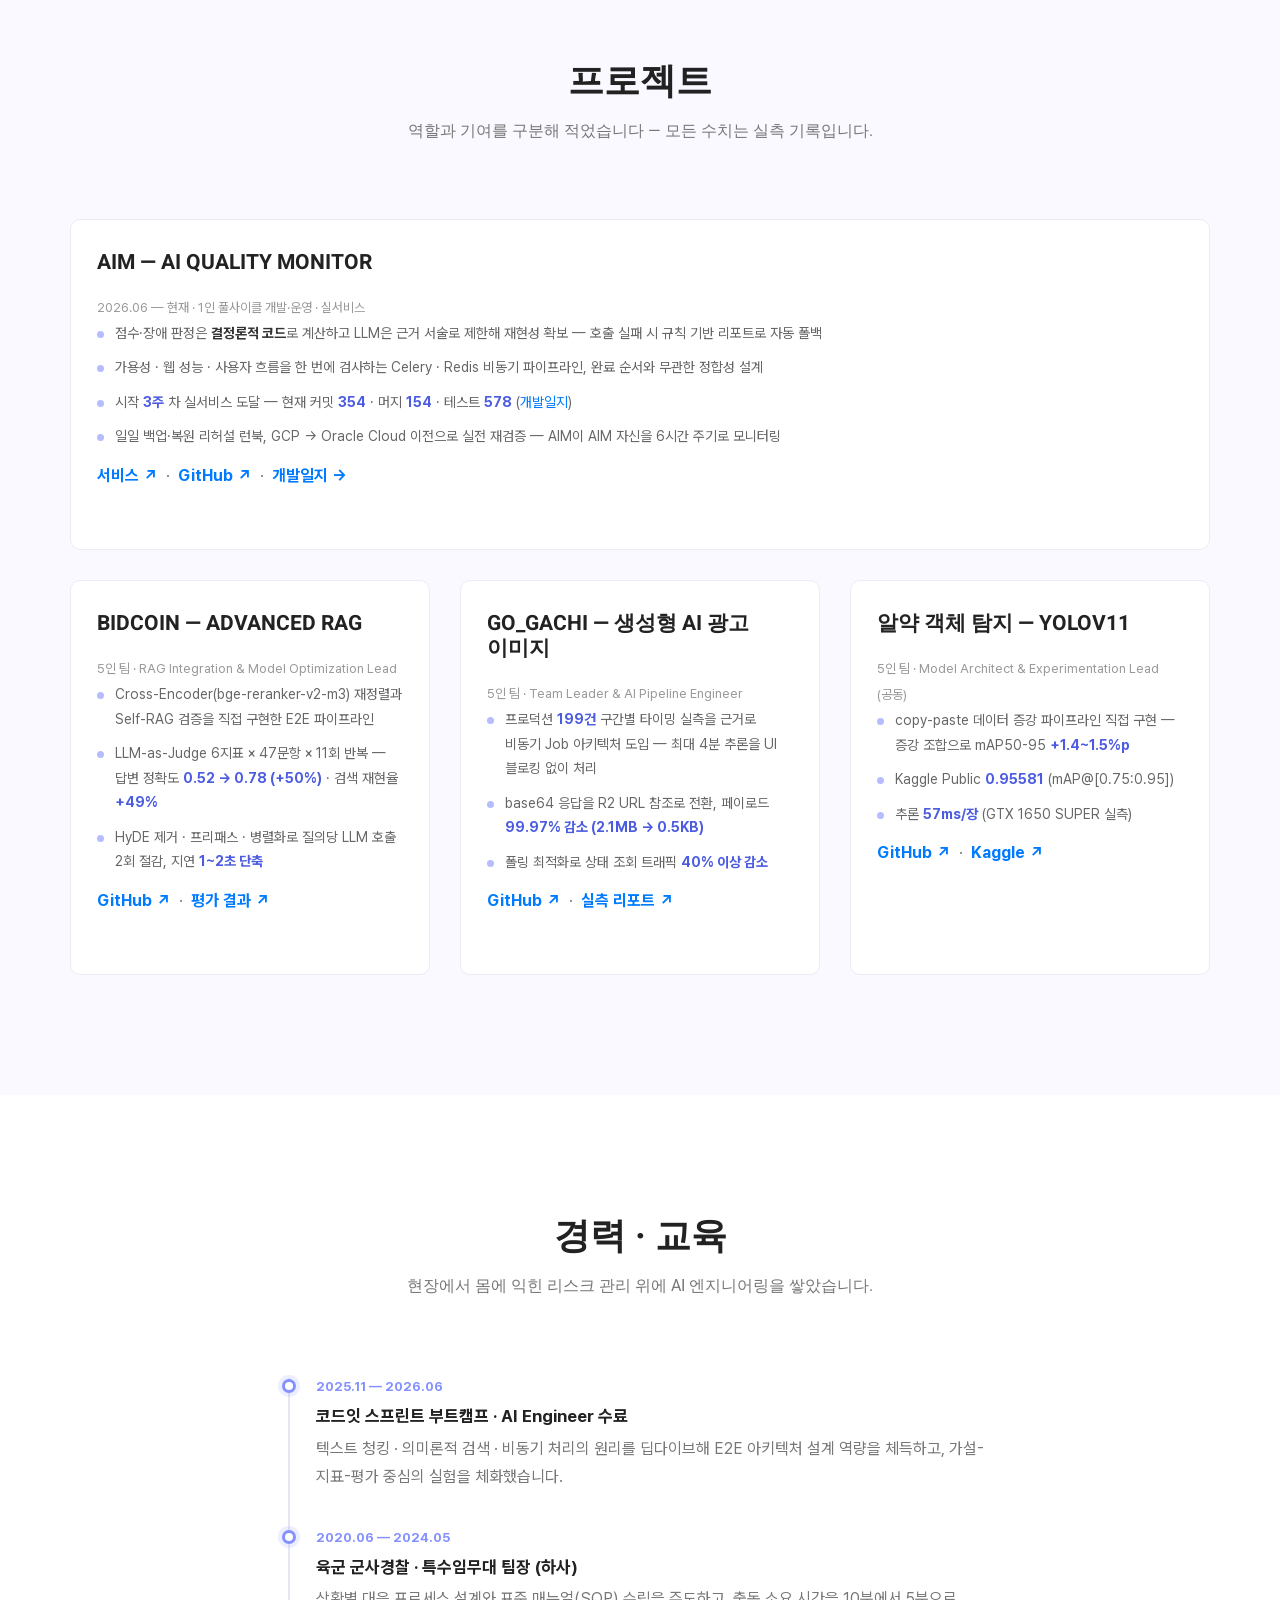
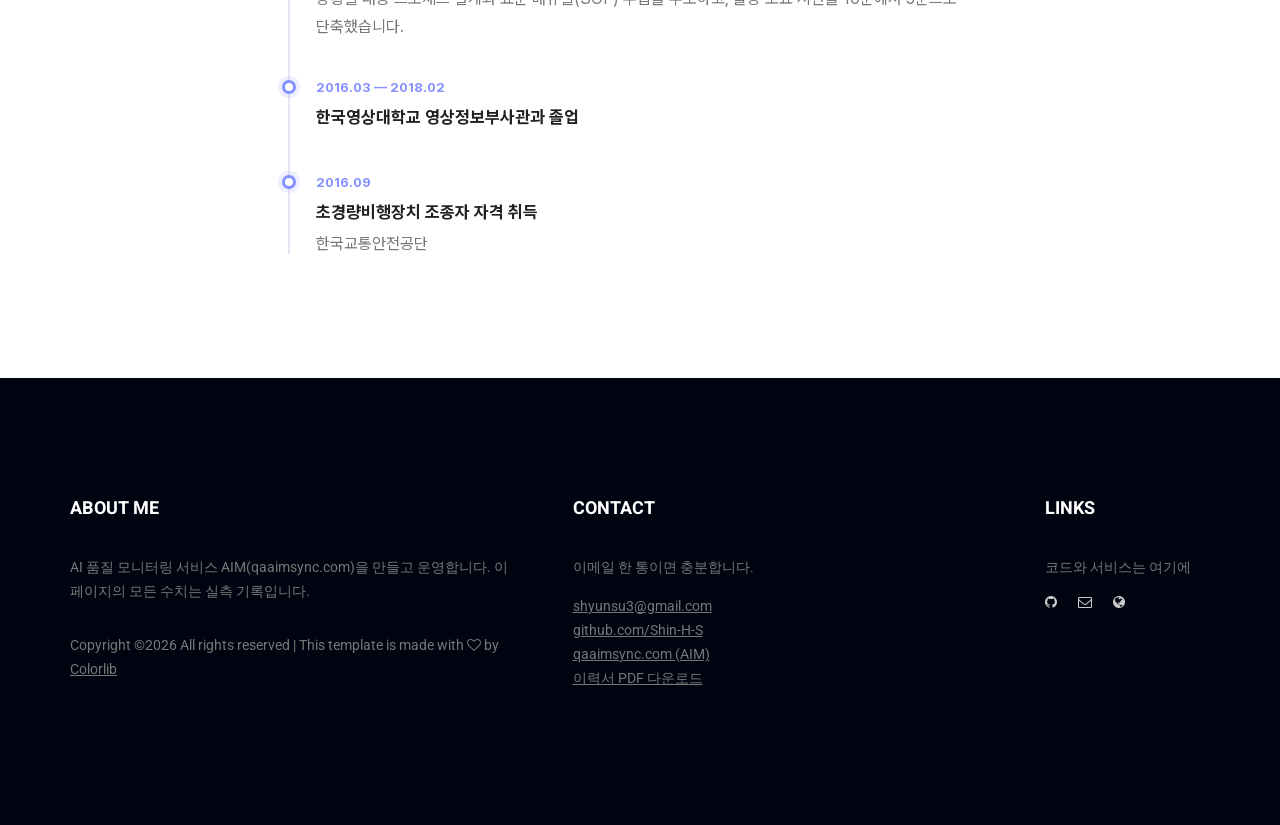
==== commit e7f8d9bd: "docs: extend the devlog through the agent gate week Adds week six, where the promotion review turned" ====
--- a/index.html
+++ b/index.html
@@ -173,7 +173,7 @@
         					<ul class="fbullets">
         						<li>점수·장애 판정은 <b>결정론적 코드</b>로 계산하고 LLM은 근거 서술로 제한해 재현성 확보 — 호출 실패 시 규칙 기반 리포트로 자동 폴백</li>
         						<li>가용성 · 웹 성능 · 사용자 흐름을 한 번에 검사하는 Celery · Redis 비동기 파이프라인, 완료 순서와 무관한 정합성 설계</li>
-        						<li>시작 <span class="metric">3주</span> 차 실서비스 도달 — 현재 커밋 <span class="metric">338</span> · 머지 <span class="metric">147</span> · 테스트 <span class="metric">557</span> (<a href="devlog.html">개발일지</a>)</li>
+        						<li>시작 <span class="metric">3주</span> 차 실서비스 도달 — 현재 커밋 <span class="metric">354</span> · 머지 <span class="metric">154</span> · 테스트 <span class="metric">578</span> (<a href="devlog.html">개발일지</a>)</li>
         						<li>일일 백업·복원 리허설 런북, GCP → Oracle Cloud 이전으로 실전 재검증 — AIM이 AIM 자신을 6시간 주기로 모니터링</li>
         					</ul>
         					<p class="plinks"><a href="https://qaaimsync.com" target="_blank" rel="noopener">서비스 ↗</a> &nbsp;·&nbsp; <a href="https://github.com/Shin-H-S/AIM" target="_blank" rel="noopener">GitHub ↗</a> &nbsp;·&nbsp; <a href="devlog.html">개발일지 →</a></p>
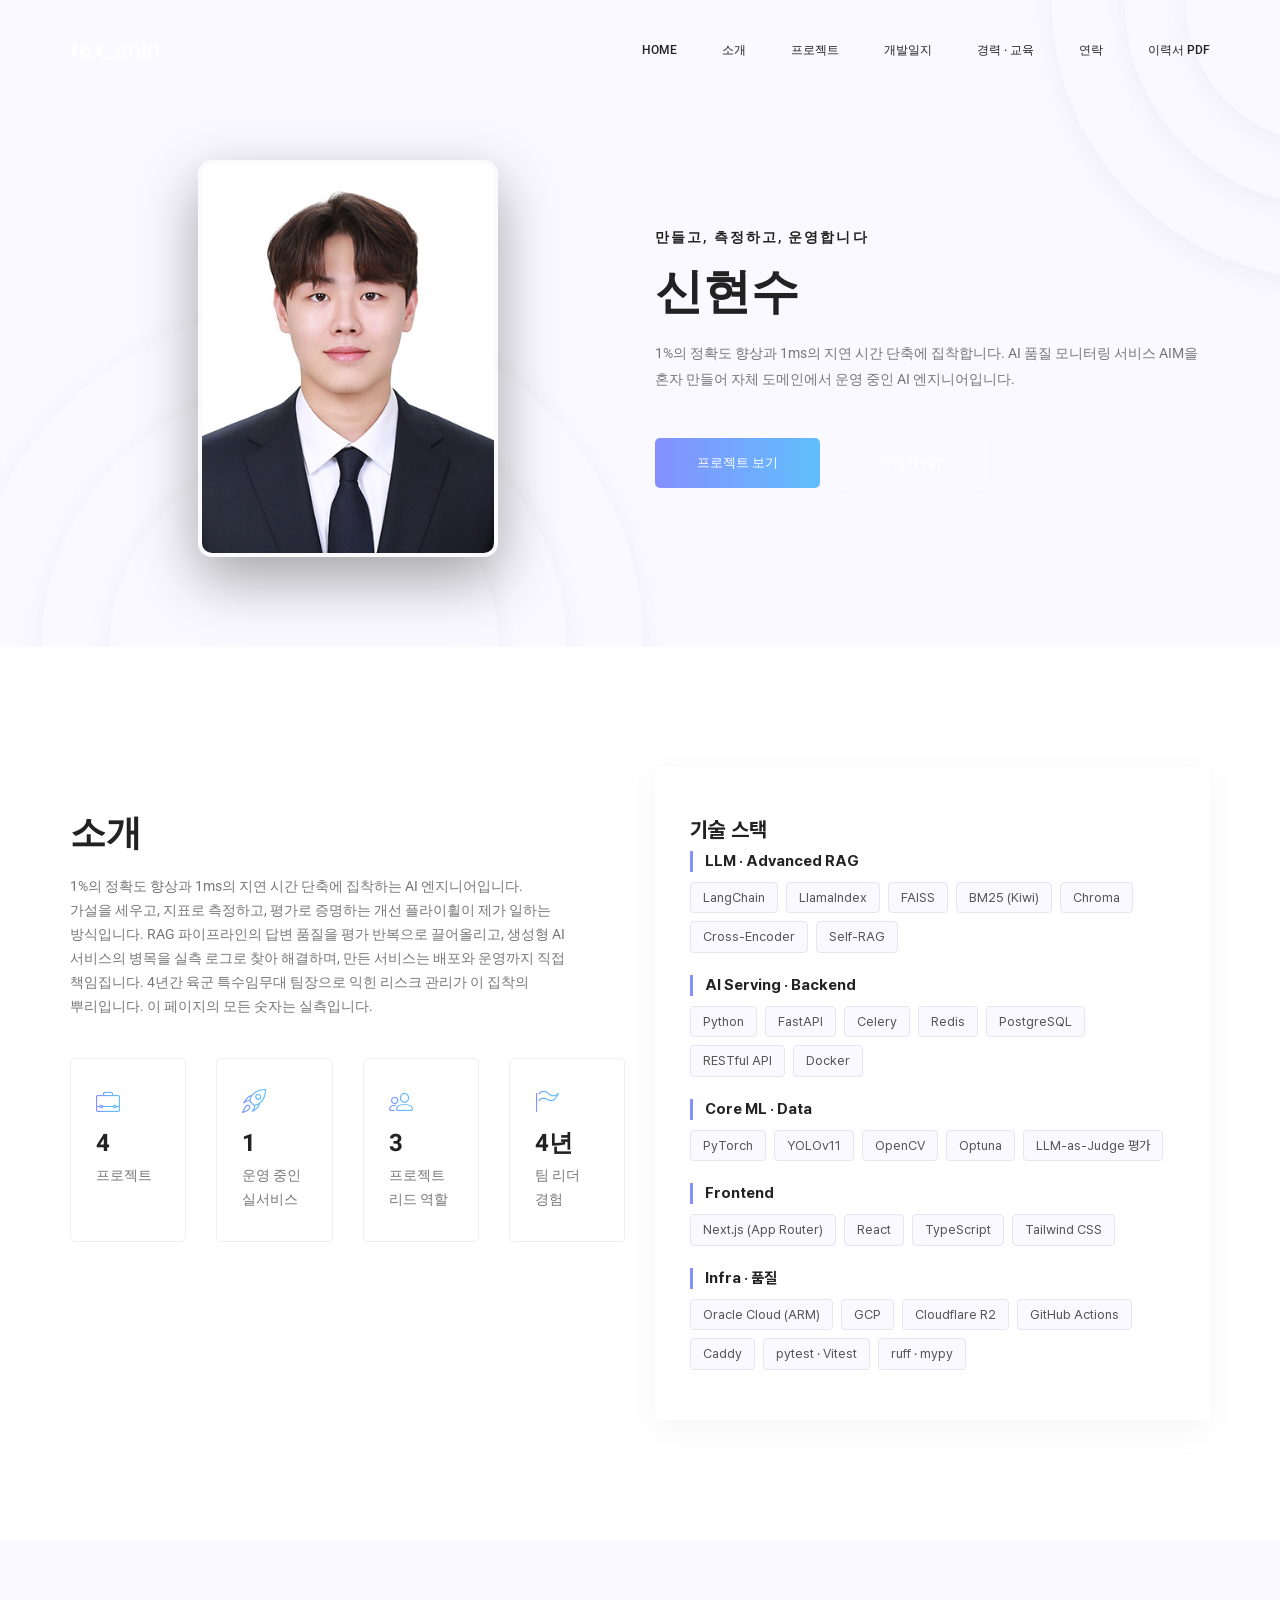
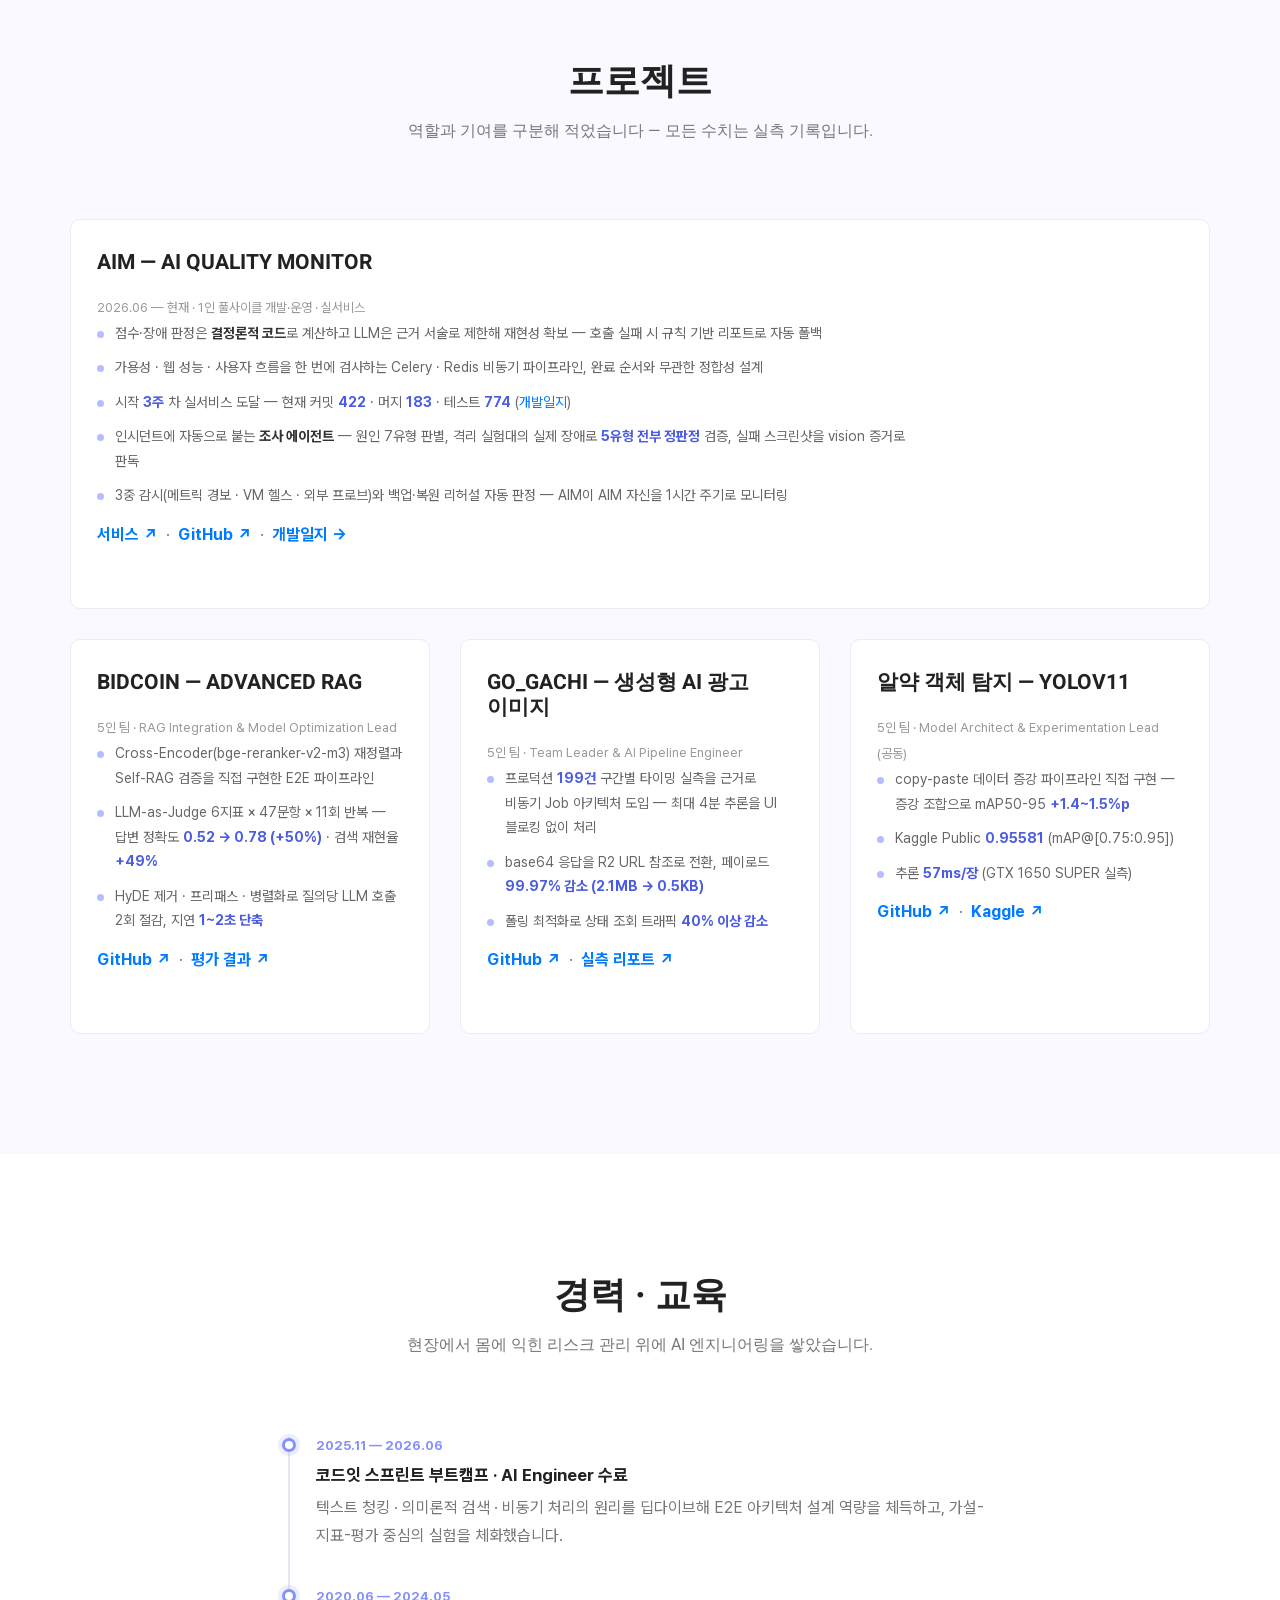
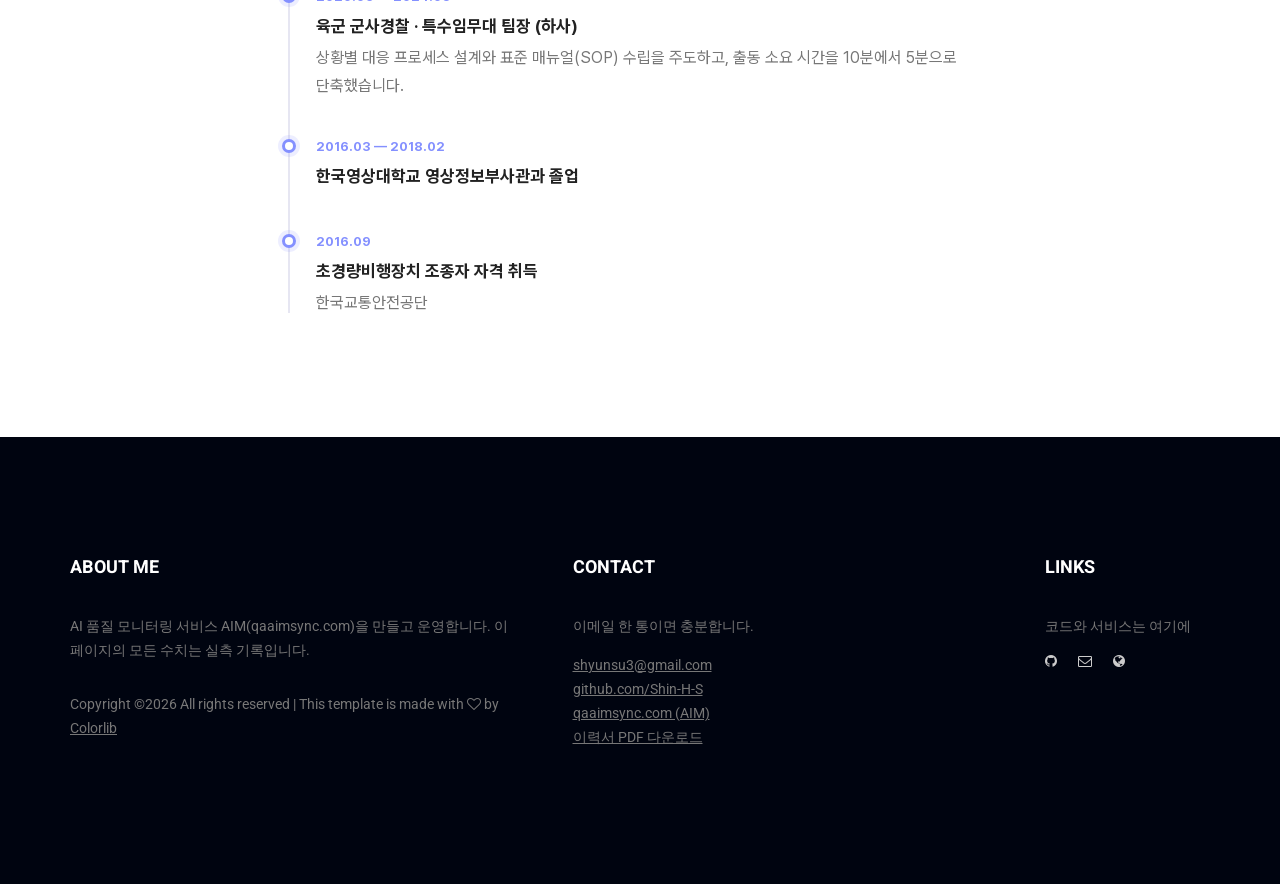
==== commit 6f4d4f84: "AIM 7주 차 반영 — 실측 지표 갱신(커밋 422·머지 183·테스트 774), 쿠키 인증 전환·5유형 실장애 검증 기록 Co-Authored-By: Claude Fable 5" ====
--- a/index.html
+++ b/index.html
@@ -173,8 +173,9 @@
         					<ul class="fbullets">
         						<li>점수·장애 판정은 <b>결정론적 코드</b>로 계산하고 LLM은 근거 서술로 제한해 재현성 확보 — 호출 실패 시 규칙 기반 리포트로 자동 폴백</li>
         						<li>가용성 · 웹 성능 · 사용자 흐름을 한 번에 검사하는 Celery · Redis 비동기 파이프라인, 완료 순서와 무관한 정합성 설계</li>
-        						<li>시작 <span class="metric">3주</span> 차 실서비스 도달 — 현재 커밋 <span class="metric">354</span> · 머지 <span class="metric">154</span> · 테스트 <span class="metric">578</span> (<a href="devlog.html">개발일지</a>)</li>
-        						<li>일일 백업·복원 리허설 런북, GCP → Oracle Cloud 이전으로 실전 재검증 — AIM이 AIM 자신을 6시간 주기로 모니터링</li>
+        						<li>시작 <span class="metric">3주</span> 차 실서비스 도달 — 현재 커밋 <span class="metric">422</span> · 머지 <span class="metric">183</span> · 테스트 <span class="metric">774</span> (<a href="devlog.html">개발일지</a>)</li>
+        						<li>인시던트에 자동으로 붙는 <b>조사 에이전트</b> — 원인 7유형 판별, 격리 실험대의 실제 장애로 <span class="metric">5유형 전부 정판정</span> 검증, 실패 스크린샷을 vision 증거로 판독</li>
+        						<li>3중 감시(메트릭 경보 · VM 헬스 · 외부 프로브)와 백업·복원 리허설 자동 판정 — AIM이 AIM 자신을 1시간 주기로 모니터링</li>
         					</ul>
         					<p class="plinks"><a href="https://qaaimsync.com" target="_blank" rel="noopener">서비스 ↗</a> &nbsp;·&nbsp; <a href="https://github.com/Shin-H-S/AIM" target="_blank" rel="noopener">GitHub ↗</a> &nbsp;·&nbsp; <a href="devlog.html">개발일지 →</a></p>
         				</div>
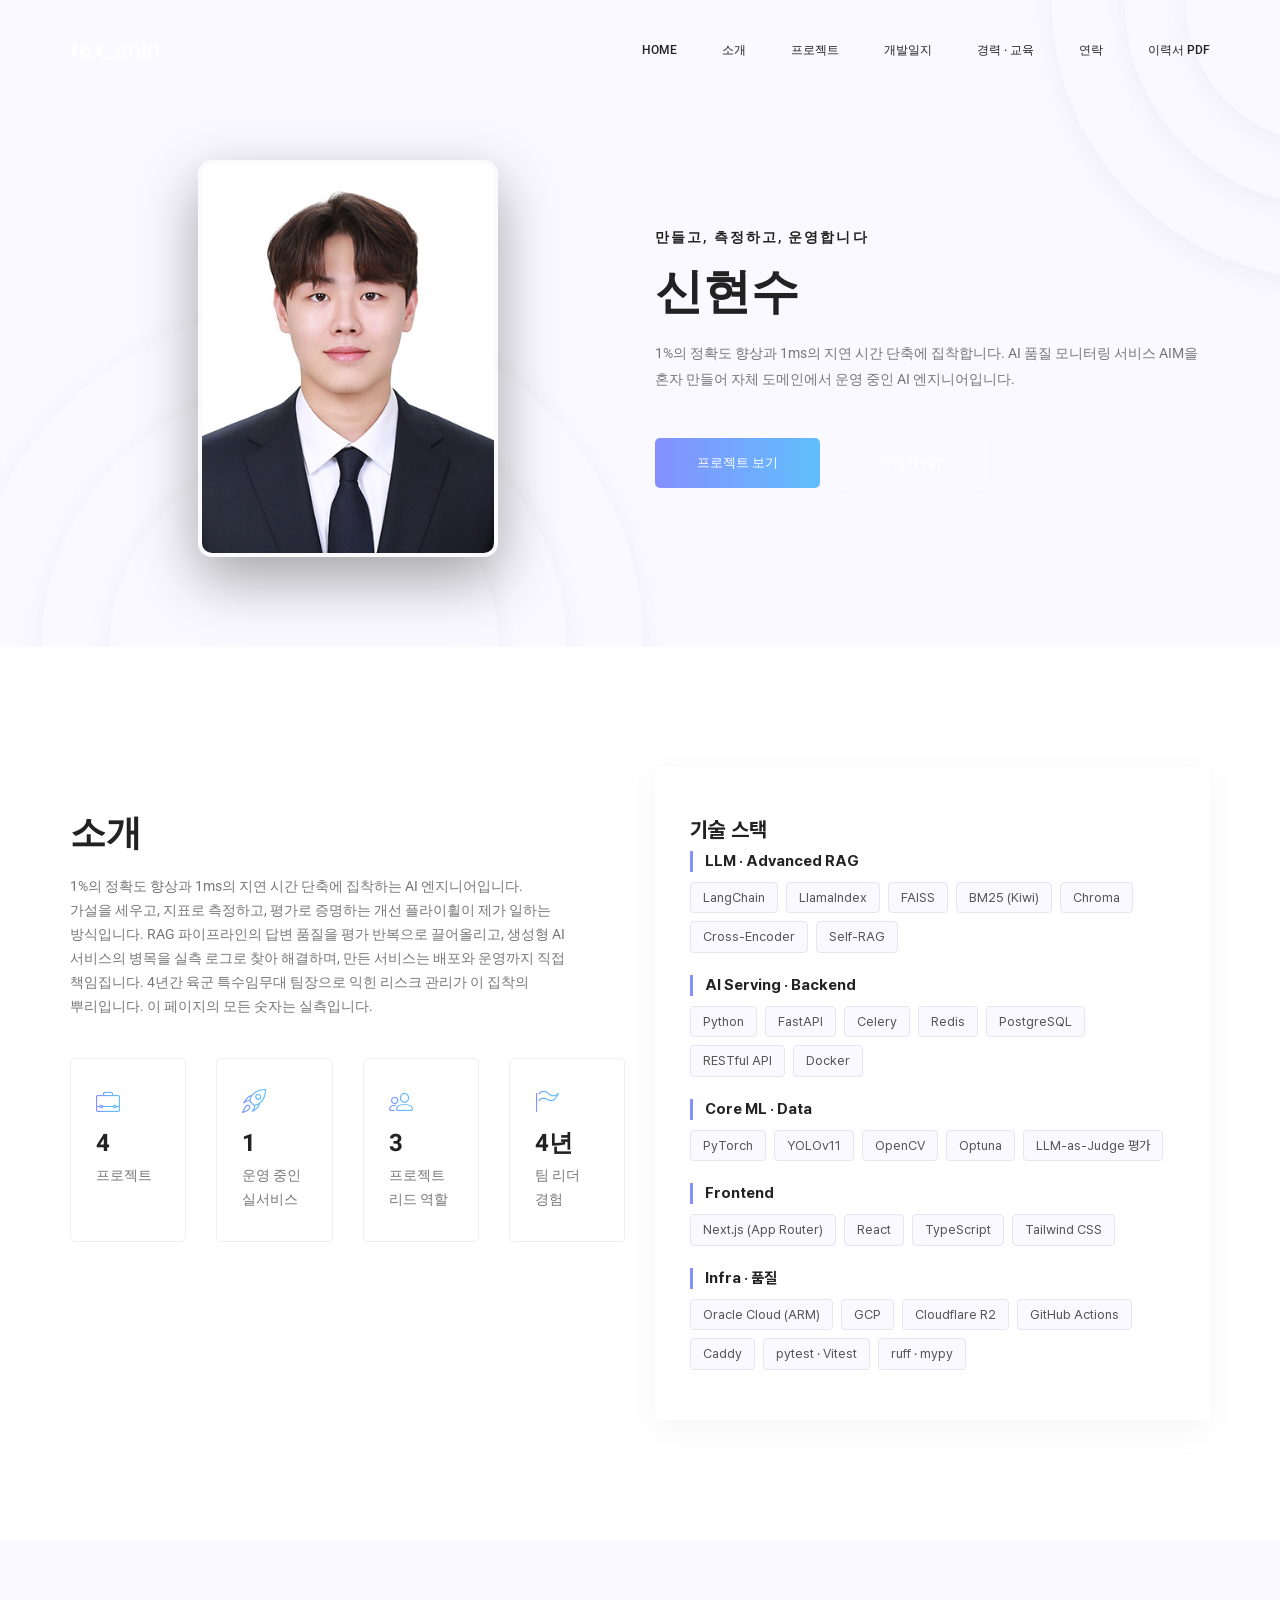
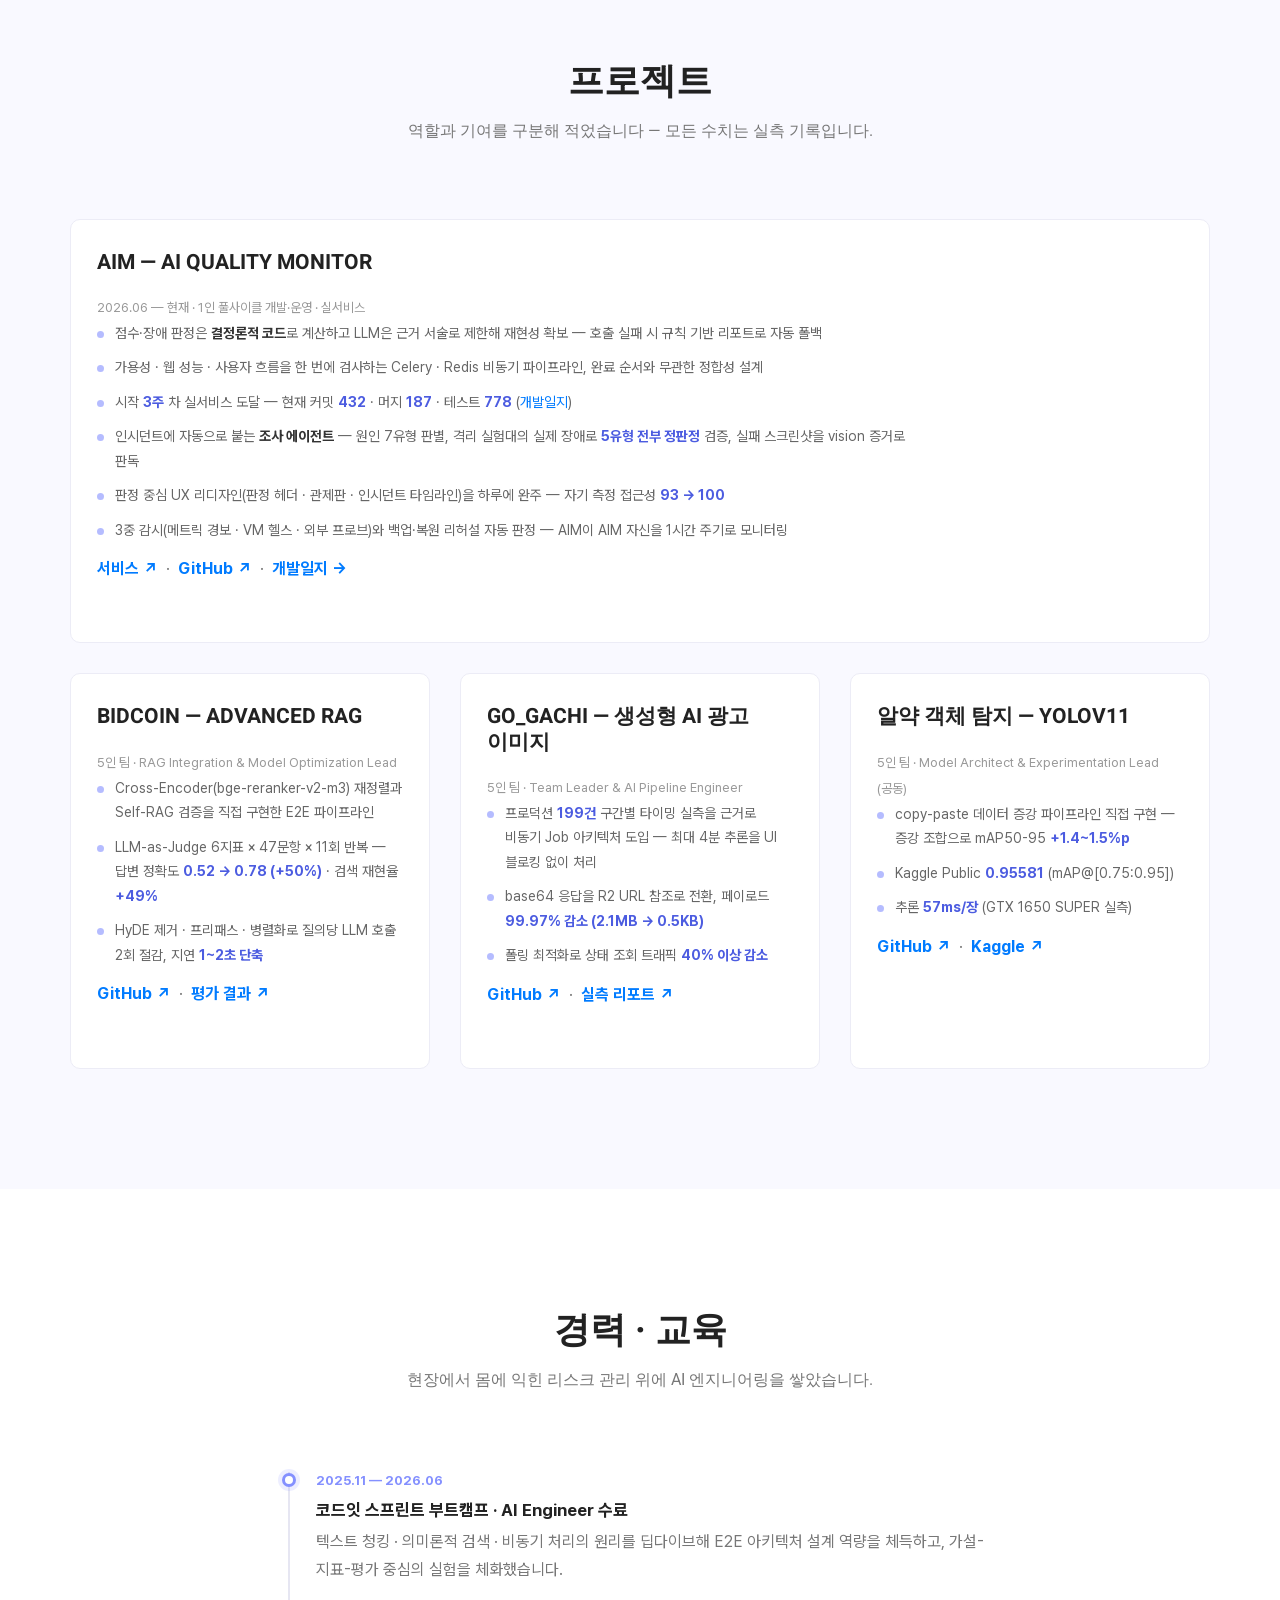
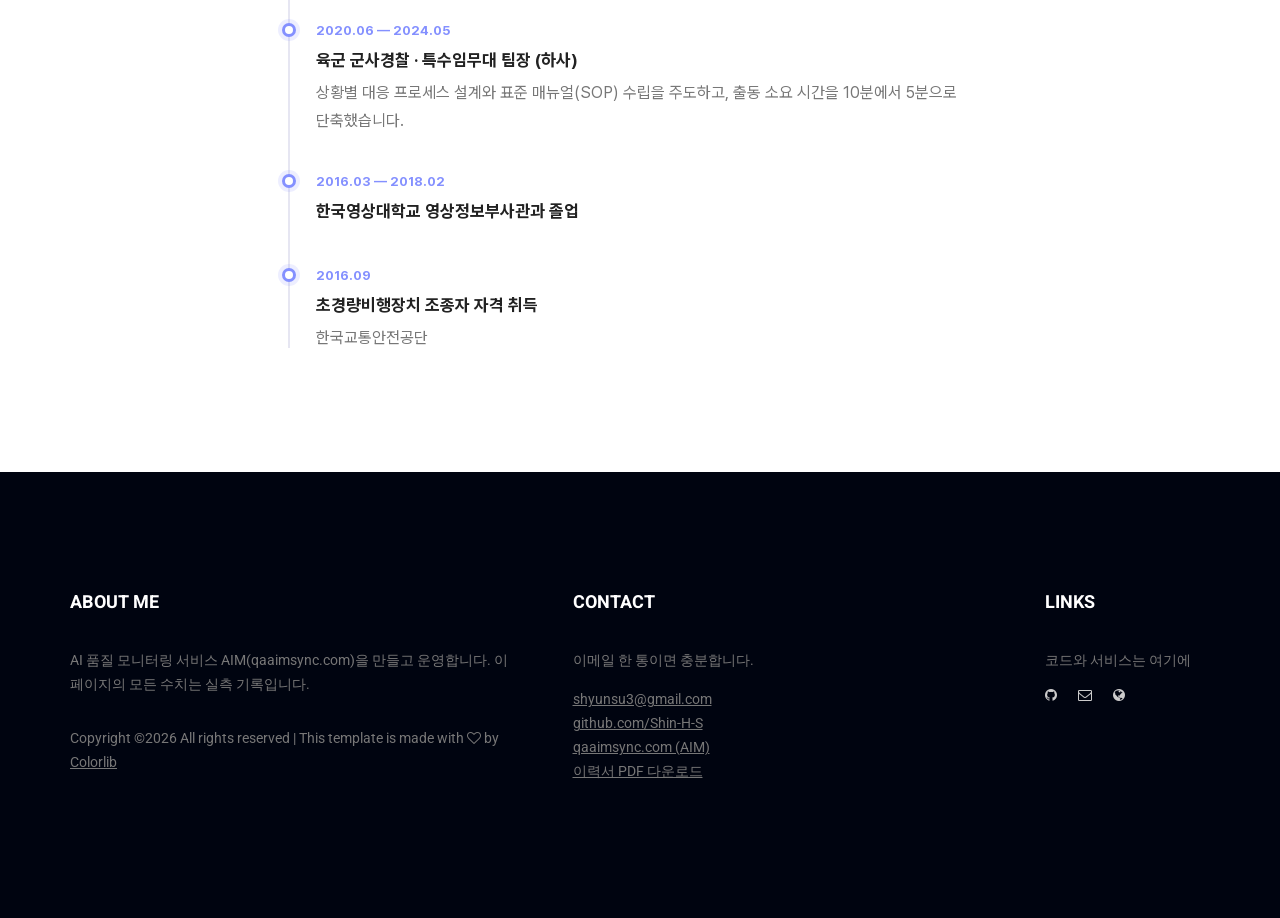
==== commit c972bde0: "AIM 8주 차 — 판정 중심 리디자인, 자기 접근성 93→100 (커밋 432·머지 187·테스트 778) Co-Authored-By: Claude Fable 5 <noreply" ====
--- a/index.html
+++ b/index.html
@@ -173,8 +173,9 @@
         					<ul class="fbullets">
         						<li>점수·장애 판정은 <b>결정론적 코드</b>로 계산하고 LLM은 근거 서술로 제한해 재현성 확보 — 호출 실패 시 규칙 기반 리포트로 자동 폴백</li>
         						<li>가용성 · 웹 성능 · 사용자 흐름을 한 번에 검사하는 Celery · Redis 비동기 파이프라인, 완료 순서와 무관한 정합성 설계</li>
-        						<li>시작 <span class="metric">3주</span> 차 실서비스 도달 — 현재 커밋 <span class="metric">422</span> · 머지 <span class="metric">183</span> · 테스트 <span class="metric">774</span> (<a href="devlog.html">개발일지</a>)</li>
+        						<li>시작 <span class="metric">3주</span> 차 실서비스 도달 — 현재 커밋 <span class="metric">432</span> · 머지 <span class="metric">187</span> · 테스트 <span class="metric">778</span> (<a href="devlog.html">개발일지</a>)</li>
         						<li>인시던트에 자동으로 붙는 <b>조사 에이전트</b> — 원인 7유형 판별, 격리 실험대의 실제 장애로 <span class="metric">5유형 전부 정판정</span> 검증, 실패 스크린샷을 vision 증거로 판독</li>
+        						<li>판정 중심 UX 리디자인(판정 헤더 · 관제판 · 인시던트 타임라인)을 하루에 완주 — 자기 측정 접근성 <span class="metric">93 → 100</span></li>
         						<li>3중 감시(메트릭 경보 · VM 헬스 · 외부 프로브)와 백업·복원 리허설 자동 판정 — AIM이 AIM 자신을 1시간 주기로 모니터링</li>
         					</ul>
         					<p class="plinks"><a href="https://qaaimsync.com" target="_blank" rel="noopener">서비스 ↗</a> &nbsp;·&nbsp; <a href="https://github.com/Shin-H-S/AIM" target="_blank" rel="noopener">GitHub ↗</a> &nbsp;·&nbsp; <a href="devlog.html">개발일지 →</a></p>
